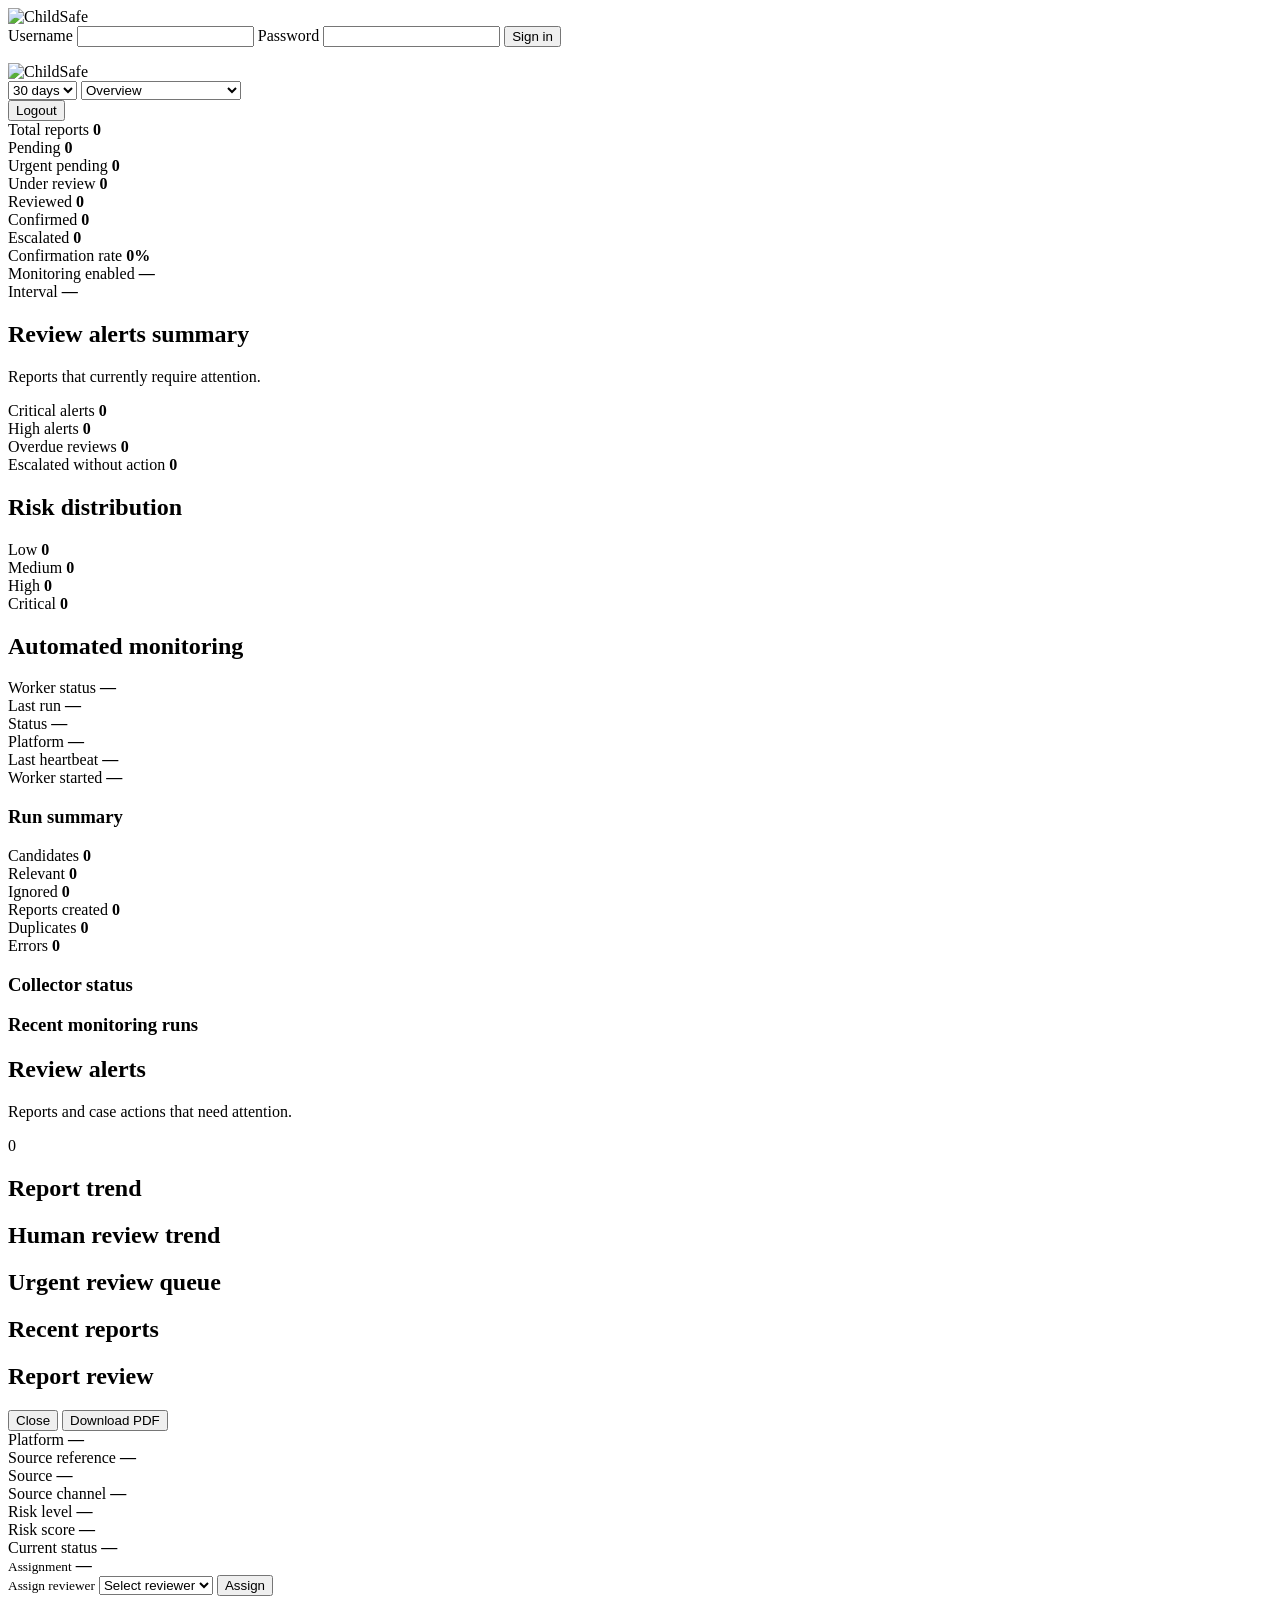
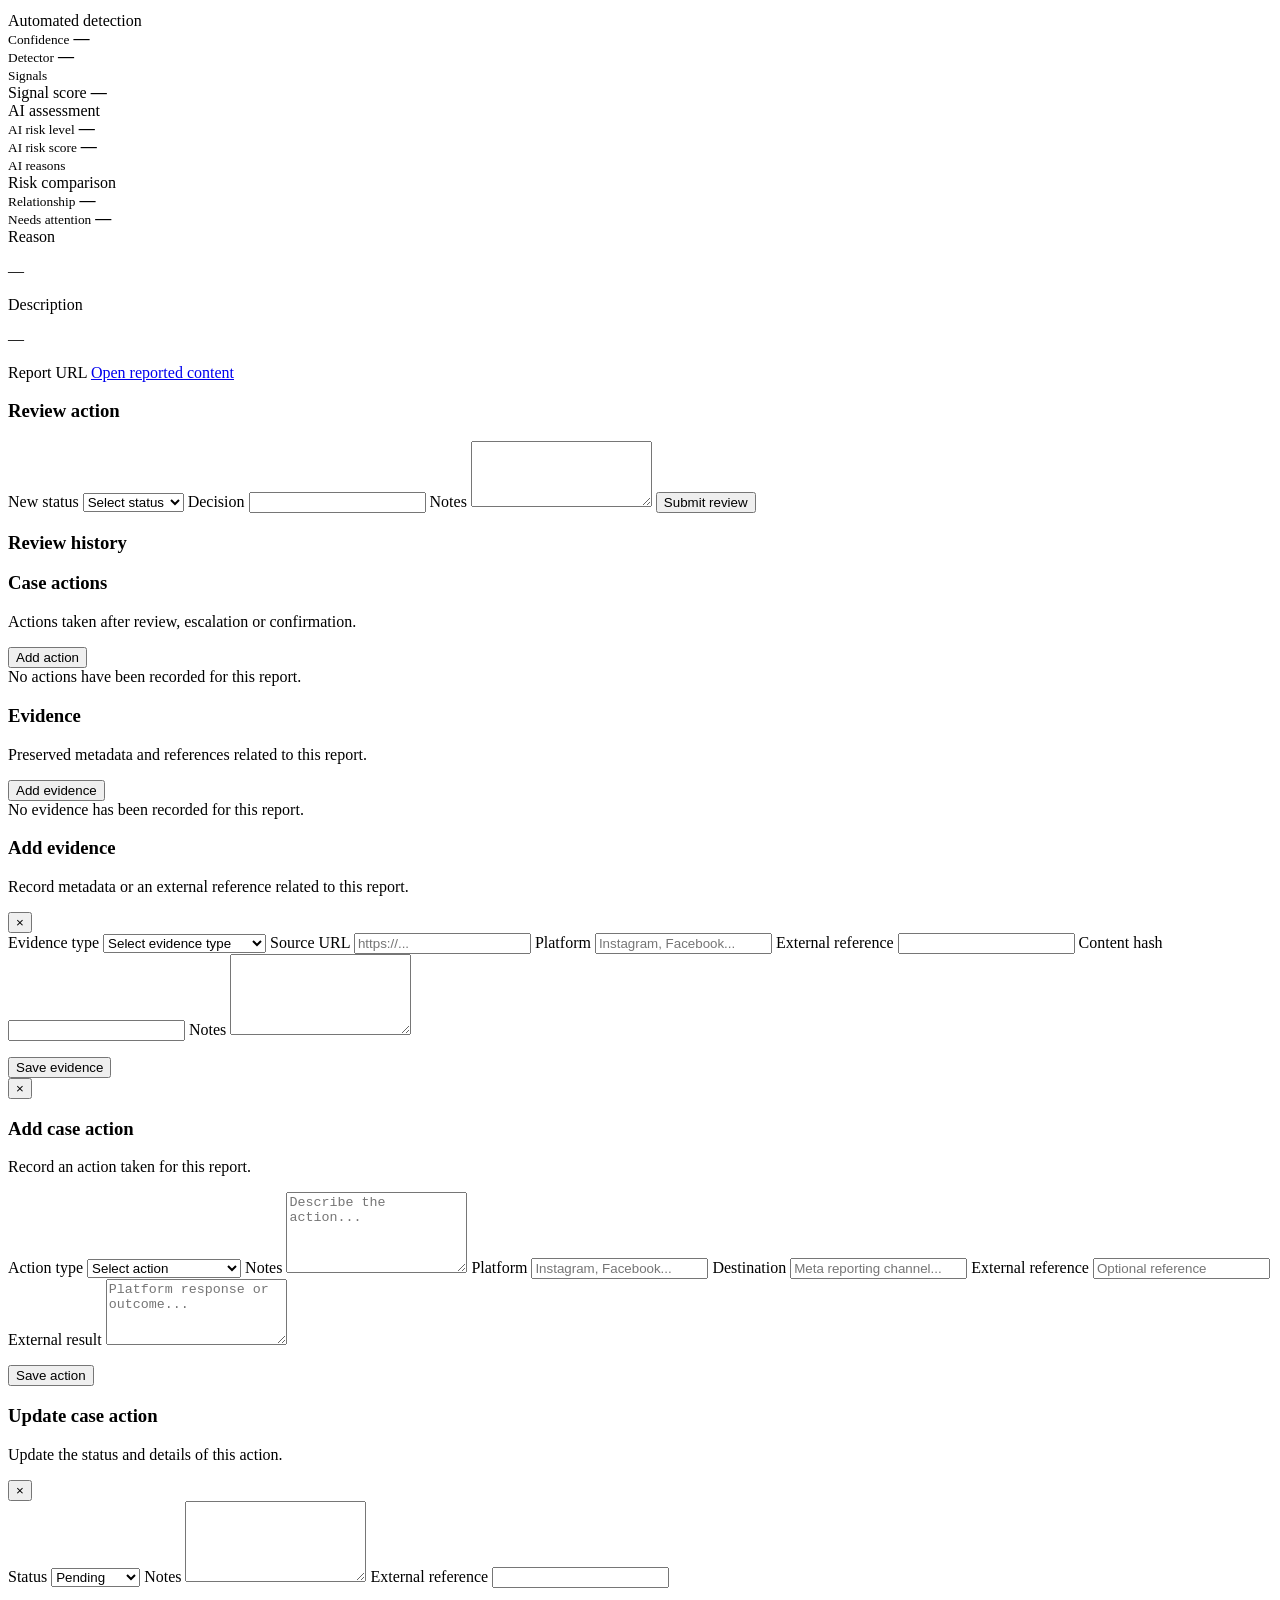
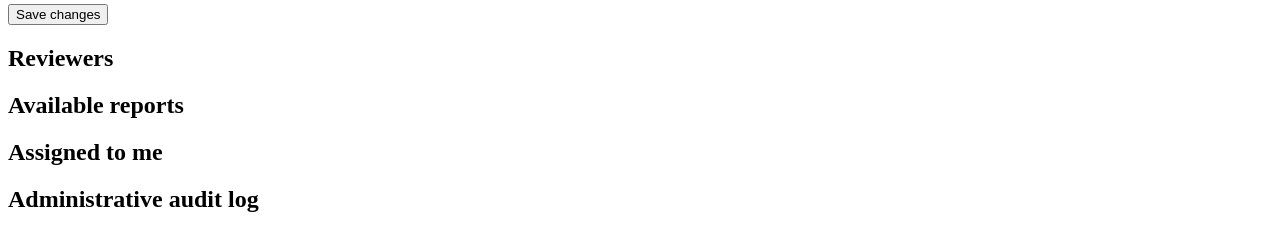
==== backend/app/static/admin/index.html @ 484a4370 "Add secure PDF report export with audit logging" ====
<!DOCTYPE html>
<html lang="en">
<head>
    <meta charset="UTF-8">
    <meta
        name="viewport"
        content="width=device-width, initial-scale=1.0"
    >
    <title>ChildSafe Admin</title>

    <link
        rel="stylesheet"
        href="/static/admin/admin.css"
    >
</head>

<body>
    <div id="app">

        <section id="login-view" class="view">
            <div class="login-card">
                <div class="login-brand">
                    <img
                        src="/static/brand/childsafe-logo.png"
                        alt="ChildSafe"
                    >
                </div>


                <form id="login-form">
                    <label>
                        Username
                        <input
                            id="username"
                            type="text"
                            autocomplete="username"
                            required
                        >
                    </label>

                    <label>
                        Password
                        <input
                            id="password"
                            type="password"
                            autocomplete="current-password"
                            required
                        >
                    </label>

                    <button type="submit">
                        Sign in
                    </button>

                    <p
                        id="login-error"
                        class="error-message"
                    ></p>
                </form>
            </div>
        </section>

        <section
            id="dashboard-view"
            class="view hidden"
        >
        <header class="topbar">

            <div class="dashboard-brand">
                <img
                    src="/static/brand/childsafe-logo.png"
                    alt="ChildSafe"
                    class="dashboard-logo"
                >

                <div>
                    <div id="current-user"></div>
                </div>
            </div>


            <div class="topbar-actions">

                <select id="period-filter">
                    <option value="7">
                        7 days
                    </option>

                    <option value="30" selected>
                        30 days
                    </option>

                    <option value="90">
                        90 days
                    </option>
                </select>


                <select id="dashboard-section-select">

                    <!-- ADMIN -->
                    <option
                        value="overview"
                        data-role="admin"
                    >
                        Overview
                    </option>

                    <option
                        value="monitoring"
                        data-role="admin"
                    >
                        Automated monitoring
                    </option>

                    <option
                        value="report-trend"
                        data-role="admin"
                    >
                        Report trend
                    </option>

                    <!-- ADMIN + REVIEWERS -->
                    <option
                        value="review-trend"
                        data-role="review"
                    >
                        Human review trend
                    </option>

                    <option
                        value="urgent-queue"
                        data-role="review"
                    >
                        Urgent review queue
                    </option>

                    <option
                        value="recent-reports"
                        data-role="review"
                    >
                        Recent reports
                    </option>

                    <!-- ADMIN -->
                    <option
                        value="reviewers"
                        data-role="admin"
                    >
                        Reviewers
                    </option>

                    <option
                        value="audit"
                        data-role="admin"
                    >
                        Administrative audit log
                    </option>
                    <option
                            value="review-alerts"
                            data-role="review"
                        >
                            Review alerts
                        </option>

                </select>

            </div>


            <button
                id="logout-button"
                type="button"
                class="secondary-button"
            >
                Logout
            </button>

        </header>



            <main class="dashboard">
                    <!-- METRICS -->
            <section class="metrics-grid">

                <!-- ADMIN ONLY -->
                <article
                    class="metric-card metric-filter admin-only"
                    data-report-filter="all"
                >
                    <span>Total reports</span>
                    <strong id="metric-total">0</strong>
                </article>


                <!-- ADMIN + REVIEWER -->
                <article
                    class="metric-card metric-filter"
                    data-report-filter="pending"
                >
                    <span>Pending</span>
                    <strong id="metric-pending">0</strong>
                </article>


                <!-- ADMIN + REVIEWER -->
                <article
                    class="metric-card metric-filter"
                    data-report-filter="urgent"
                >
                    <span>Urgent pending</span>
                    <strong id="metric-urgent">0</strong>
                </article>


                <!-- REVIEWER ONLY -->
                <article
                    class="metric-card metric-filter reviewer-only hidden"
                    data-report-filter="under_review"
                >
                    <span>Under review</span>
                    <strong id="metric-under-review">0</strong>
                </article>


                <!-- REVIEWER ONLY -->
                <article
                    class="metric-card metric-filter reviewer-only hidden"
                    data-report-filter="reviewed"
                >
                    <span>Reviewed</span>
                    <strong id="metric-reviewed">0</strong>
                </article>


                <!-- ADMIN ONLY -->
                <article
                    class="metric-card metric-filter admin-only"
                    data-report-filter="confirmed"
                >
                    <span>Confirmed</span>
                    <strong id="metric-confirmed">0</strong>
                </article>


                <!-- ADMIN ONLY -->
                <article
                    class="metric-card metric-filter admin-only"
                    data-report-filter="escalated"
                >
                    <span>Escalated</span>
                    <strong id="metric-escalated">0</strong>
                </article>


                <!-- ADMIN ONLY -->
                <article class="metric-card admin-only">
                    <span>Confirmation rate</span>
                    <strong id="metric-confirmation-rate">
                        0%
                    </strong>
                </article>


                <!-- ADMIN ONLY -->
                <article class="monitoring-stat admin-only">
                    <span>Monitoring enabled</span>
                    <strong id="monitoring-enabled">
                        —
                    </strong>
                </article>


                <!-- ADMIN ONLY -->
                <article class="monitoring-stat admin-only">
                    <span>Interval</span>
                    <strong id="monitoring-interval">
                        —
                    </strong>
                </article>

            </section>
            <section class="panel">
                <div class="panel-header">
                    <div>
                        <h2>Review alerts summary</h2>
                        <p>
                            Reports that currently require attention.
                        </p>
                    </div>
                </div>

                <div class="metrics-grid review-alert-metrics">

                    <article
                        class="metric-card review-alert-card"
                        data-alert-filter="critical"
                    >
                        <span>Critical alerts</span>
                        <strong id="alert-critical-count">0</strong>
                    </article>

                    <article
                        class="metric-card review-alert-card"
                        data-alert-filter="high"
                    >
                        <span>High alerts</span>
                        <strong id="alert-high-count">0</strong>
                    </article>

                    <article
                        class="metric-card review-alert-card"
                        data-alert-filter="review_overdue"
                    >
                        <span>Overdue reviews</span>
                        <strong id="alert-overdue-count">0</strong>
                    </article>

                    <article
                        class="metric-card review-alert-card"
                        data-alert-filter="escalated_without_action"
                    >
                        <span>Escalated without action</span>
                        <strong id="alert-escalated-count">0</strong>
                    </article>

                </div>
            </section>
                <div id="overview-section">
                <section class="panel"  id="risk-distribution-section">
                    <div class="panel-header">
                        <h2>Risk distribution</h2>
                    </div>

                    <div id="risk-distribution">
                        <div class="risk-row">
                            <span>Low</span>
                            <strong id="risk-low">0</strong>
                        </div>

                        <div class="risk-row">
                            <span>Medium</span>
                            <strong id="risk-medium">0</strong>
                        </div>

                        <div class="risk-row">
                            <span>High</span>
                            <strong id="risk-high">0</strong>
                        </div>

                        <div class="risk-row">
                            <span>Critical</span>
                            <strong id="risk-critical">0</strong>
                        </div>
                    </div>

                </section>

                </div>
                <section id="monitoring-section" class="panel">

                    <div class="panel-header">
                        <h2>Automated monitoring</h2>
                    </div>


                    <!-- OVERVIEW PRINCIPAL -->
                    <div class="monitoring-overview">

                        <div class="monitoring-primary-grid">

                            <article class="monitoring-primary-card worker-card">
                                <span>Worker status</span>
                                <strong id="monitoring-worker-status">—</strong>
                            </article>

                            <article class="monitoring-primary-card">
                                <span>Last run</span>
                                <strong id="monitoring-last-run">—</strong>
                            </article>

                            <article class="monitoring-primary-card">
                                <span>Status</span>
                                <strong id="monitoring-status">—</strong>
                            </article>

                            <article class="monitoring-primary-card">
                                <span>Platform</span>
                                <strong id="monitoring-platform">—</strong>
                            </article>

                        </div>


                        <!-- TEMPOS DO WORKER -->
                        <div class="monitoring-time-row">

                            <div>
                                <span>Last heartbeat</span>
                                <strong id="monitoring-worker-heartbeat">—</strong>
                            </div>

                            <div>
                                <span>Worker started</span>
                                <strong id="monitoring-worker-started">—</strong>
                            </div>

                        </div>


                        <!-- RESUMO DO ÚLTIMO RUN -->
                        <div class="monitoring-subsection">

                            <h3>Run summary</h3>

                            <div class="monitoring-metrics-grid">

                                <div>
                                    <span>Candidates</span>
                                    <strong id="monitoring-candidates">0</strong>
                                </div>

                                <div>
                                    <span>Relevant</span>
                                    <strong id="monitoring-relevant">0</strong>
                                </div>

                                <div>
                                    <span>Ignored</span>
                                    <strong id="monitoring-ignored">0</strong>
                                </div>

                                <div>
                                    <span>Reports created</span>
                                    <strong id="monitoring-created">0</strong>
                                </div>

                                <div>
                                    <span>Duplicates</span>
                                    <strong id="monitoring-duplicates">0</strong>
                                </div>

                                <div>
                                    <span>Errors</span>
                                    <strong id="monitoring-errors">0</strong>
                                </div>

                            </div>
                        </div>

                    </div>


                    <!-- COLLECTORS -->
                    <div class="collector-status-section">

                        <h3>Collector status</h3>

                        <div
                            id="collector-status-list"
                            class="collector-status-grid"
                        ></div>

                    </div>


                    <!-- HISTÓRICO -->
                    <div class="monitoring-runs-section">

                        <h3>Recent monitoring runs</h3>

                        <div
                            id="monitoring-runs"
                            class="table-wrapper"
                        ></div>

                    </div>

                </section>
                <section
    id="review-alerts-section"
    class="panel"
>
    <div class="panel-header">
        <div>
            <h2>Review alerts</h2>

            <p>
                Reports and case actions that
                need attention.
            </p>
        </div>

        <span
            id="review-alerts-count"
            class="status-badge"
        >
            0
        </span>
    </div>

    <div
        id="review-alerts-list"
        class="table-wrapper"
    ></div>
</section>
                <section id="report-trend-section" class="panel">
                    <div class="panel-header">
                        <h2>Report trend</h2>
                    </div>

                    <div
                        id="report-trend"
                        class="table-wrapper"
                    ></div>
                </section>

                <section id="review-trend-section" class="panel">
                    <div class="panel-header">
                        <h2>Human review trend</h2>
                    </div>

                    <div
                        id="review-trend"
                        class="table-wrapper"
                    ></div>
                </section>

                <section  id="urgent-queue-section" class="panel">
                    <div class="panel-header">
                        <h2>Urgent review queue</h2>
                    </div>

                    <div
                        id="review-queue"
                        class="table-wrapper"
                    ></div>
                </section>
                <section  id="recent-reports-section" class="panel">
                    <div class="panel-header">
                        <h2>Recent reports</h2>
                    </div>

                    <div
                        id="recent-reports"
                        class="table-wrapper"
                    ></div>
                </section>
            <section id="report-review-panel" class="panel hidden">
            <div class="panel-header">

                <div>
                    <h2>Report review</h2>
                    <p id="selected-report-id"></p>
                </div>

                <div class="report-header-actions">
                    <button
                        id="close-report-button"
                        type="button"
                        class="secondary-button"
                    >
                        Close
                    </button>
                    <button
                        id="download-report-pdf-button"
                        type="button"
                        class="secondary-button hidden"
                    >
                        Download PDF
                    </button>


                </div>
            </div>

            <div id="report-details">
                <div class="review-details-grid">

                    <div>
                        <span>Platform</span>
                        <strong id="review-platform">—</strong>
                    </div>
                    <div>
                        <span>Source reference</span>
                        <strong id="review-source-reference">—</strong>
                    </div>
                    <div>
                        <span>Source</span>
                        <strong id="review-source-type">—</strong>
                    </div>

                    <div>
                        <span>Source channel</span>
                        <strong id="review-source-channel">—</strong>
                    </div>
                    <div>
                        <span>Risk level</span>
                        <strong id="review-risk-level">—</strong>
                    </div>

                    <div>
                        <span>Risk score</span>
                        <strong id="review-risk-score">—</strong>
                    </div>

                    <div>
                        <span>Current status</span>
                        <strong id="review-current-status">—</strong>
                    </div>
                    <div>
                        <small>Assignment</small>
                        <strong id="review-assignment">
                            —
                        </strong>
                    </div>
                    <div
                    id="admin-assignment-controls"
                    class="hidden"
                >
                    <small>Assign reviewer</small>

                    <select id="assignment-reviewer-select">
                        <option value="">
                            Select reviewer
                        </option>
                    </select>

                    <button
                        id="assign-reviewer-button"
                        type="button"
                        class="secondary-button"
                    >
                        Assign
                    </button>

                    <p
                        id="assignment-message"
                        class="form-message"
                    ></p>
                </div>
                </div>
                <div
                id="automated-detection-section"
                class="review-field hidden"
            >
                <span>Automated detection</span>

                <div class="detection-summary">
                    <div>
                        <small>Confidence</small>
                        <strong id="review-detection-confidence">
                            —
                        </strong>
                    </div>

                    <div>
                        <small>Detector</small>
                        <strong id="review-detection-source">
                            —
                        </strong>
                    </div>
                </div>

                <div class="detection-signals">
                    <small>Signals</small>

                    <div id="review-detection-signals"></div>
                    </div>
                </div>
                <div class="detail-item">
                    <span>Signal score</span>
                    <strong id="report-detection-signal-score">
                        —
                    </strong>
                </div>
                <div class="review-field">
                    <span>AI assessment</span>

                    <div class="detection-summary">
                        <div>
                            <small>AI risk level</small>
                            <strong id="review-ai-level">—</strong>
                        </div>

                        <div>
                            <small>AI risk score</small>
                            <strong id="review-ai-score">—</strong>
                        </div>
                    </div>

                    <div class="detection-signals">
                        <small>AI reasons</small>
                        <div id="review-ai-reasons"></div>
                    </div>
                </div>

                <div class="review-field">
                    <span>Risk comparison</span>

                    <div class="detection-summary">
                        <div>
                            <small>Relationship</small>
                            <strong id="review-risk-relationship">—</strong>
                        </div>

                        <div>
                            <small>Needs attention</small>
                            <strong id="review-risk-attention">—</strong>
                        </div>
                    </div>
                </div>
                <div class="review-field">
                    <span>Reason</span>
                    <p id="review-reason">—</p>
                </div>

                <div class="review-field">
                    <span>Description</span>
                    <p id="review-description">—</p>
                </div>

                <div class="review-field">
                    <span>Report URL</span>
                    <a
                        id="review-url"
                        href="#"
                        target="_blank"
                        rel="noopener noreferrer"
                    >
                        Open reported content
                    </a>
                </div>
            </div>

            <div class="review-form-section">
                <h3>Review action</h3>

                <form id="review-form">

                    <label>
                        New status

                        <select
                            id="review-new-status"
                            required
                        >
                            <option value="">
                                Select status
                            </option>

                            <option value="under_review">
                                Under review
                            </option>

                            <option value="reviewed">
                                Reviewed
                            </option>

                            <option value="confirmed">
                                Confirmed
                            </option>

                            <option value="dismissed">
                                Dismissed
                            </option>

                            <option value="escalated">
                                Escalated
                            </option>
                        </select>
                    </label>

                    <label>
                        Decision

                        <input
                            id="review-decision"
                            type="text"
                            required
                        >
                    </label>

                    <label>
                        Notes

                        <textarea
                            id="review-notes"
                            rows="4"
                            required
                        ></textarea>
                    </label>

                    <button type="submit">
                        Submit review
                    </button>

                    <p
                        id="review-message"
                        class="error-message"
                    ></p>

                </form>
            </div>

            <div class="review-history-section">
                <h3>Review history</h3>

                <div
                    id="report-review-history"
                    class="table-wrapper"
                ></div>
            </div>

            <section class="panel report-actions-section">

                <div class="panel-header report-actions-header">

                    <div>
                        <h3>Case actions</h3>

                        <p>
                            Actions taken after review,
                            escalation or confirmation.
                        </p>
                    </div>

                    <button
                        id="add-report-action-button"
                        type="button"
                        class="secondary-button"
                    >
                        Add action
                    </button>

                </div>

                <div class="panel-body">

                    <div
                        id="report-actions-empty"
                        class="empty-state"
                    >
                        No actions have been recorded
                        for this report.
                    </div>

                    <div
                        id="report-actions-list"
                        class="hidden"
                    ></div>

                </div>

            </section>
            <section class="panel report-evidence-section">

                <div class="panel-header report-evidence-header">

                    <div>
                        <h3>Evidence</h3>

                        <p>
                            Preserved metadata and references
                            related to this report.
                        </p>
                    </div>

                    <button
                        id="add-report-evidence-button"
                        type="button"
                        class="secondary-button"
                    >
                        Add evidence
                    </button>

                </div>


                <div class="panel-body">

                    <div
                        id="report-evidence-empty"
                        class="empty-state"
                    >
                        No evidence has been recorded
                        for this report.
                    </div>

                    <div
                        id="report-evidence-list"
                        class="hidden"
                    ></div>

                </div>

            </section>
        </section>
        <div
    id="report-evidence-modal"
    class="report-action-modal hidden"
    role="dialog"
    aria-modal="true"
    aria-labelledby="report-evidence-modal-title"
>
    <div
        id="report-evidence-backdrop"
        class="modal-backdrop"
    ></div>

    <div class="report-action-modal-card">

        <div class="modal-header">

            <div>
                <h3 id="report-evidence-modal-title">
                    Add evidence
                </h3>

                <p>
                    Record metadata or an external
                    reference related to this report.
                </p>
            </div>

            <button
                id="close-report-evidence-modal"
                type="button"
                class="modal-close"
                aria-label="Close"
            >
                ×
            </button>

        </div>


        <form id="report-evidence-form">

            <label>
                <span class="field-label">
                    Evidence type
                </span>

                <select
                    id="report-evidence-type"
                    required
                >
                    <option value="">
                        Select evidence type
                    </option>

                    <option value="url_snapshot">
                        URL snapshot
                    </option>

                    <option value="platform_reference">
                        Platform reference
                    </option>

                    <option value="content_hash">
                        Content hash
                    </option>

                    <option value="reviewer_note">
                        Reviewer note
                    </option>

                    <option value="external_case_reference">
                        External case reference
                    </option>

                    <option value="other">
                        Other
                    </option>
                </select>
            </label>


            <label>
                <span class="field-label">
                    Source URL
                </span>

                <input
                    id="report-evidence-source-url"
                    type="url"
                    maxlength="2048"
                    placeholder="https://..."
                >
            </label>


            <label>
                <span class="field-label">
                    Platform
                </span>

                <input
                    id="report-evidence-platform"
                    type="text"
                    maxlength="50"
                    placeholder="Instagram, Facebook..."
                >
            </label>


            <label>
                <span class="field-label">
                    External reference
                </span>

                <input
                    id="report-evidence-reference"
                    type="text"
                    maxlength="255"
                >
            </label>


            <label>
                <span class="field-label">
                    Content hash
                </span>

                <input
                    id="report-evidence-hash"
                    type="text"
                    maxlength="128"
                >
            </label>


            <label>
                <span class="field-label">
                    Notes
                </span>

                <textarea
                    id="report-evidence-notes"
                    rows="5"
                    maxlength="5000"
                ></textarea>
            </label>


            <p
                id="report-evidence-message"
                class="form-message"
            ></p>


            <button
                type="submit"
                class="primary-button"
            >
                Save evidence
            </button>

        </form>

    </div>
</div>
        <div
    id="report-action-modal"
    class="report-action-modal hidden"
    role="dialog"
    aria-modal="true"
    aria-labelledby="report-action-modal-title"
>
    <div
        id="report-action-backdrop"
        class="modal-backdrop"
    ></div>

    <div class="report-action-modal-card">

        <div class="modal-header">
        <button
            id="close-report-action-modal"
            type="button"
            class="modal-close"
            aria-label="Close"

            >
                            ×
        </button>
            <div>
                <h3 id="report-action-modal-title">
                    Add case action
                </h3>

                <p>
                    Record an action taken for
                    this report.
                </p>
            </div>



        </div>


        <form id="report-action-form">

            <label>
                <span class="field-label">
                    Action type
                </span>

                <select
                    id="report-action-type"
                    required
                >
                    <option value="">
                        Select action
                    </option>

                    <option value="internal_escalation">
                        Internal escalation
                    </option>

                    <option value="evidence_preservation">
                        Evidence preservation
                    </option>

                    <option value="platform_report">
                        Platform report
                    </option>

                    <option value="takedown_request">
                        Takedown request
                    </option>

                    <option value="icca_referral">
                        ICCA referral
                    </option>

                    <option value="police_referral">
                        Police referral
                    </option>

                    <option value="other">
                        Other
                    </option>
                </select>
            </label>


            <label>
                <span class="field-label">
                    Notes
                </span>

                <textarea
                    id="report-action-notes"
                    rows="5"
                    maxlength="5000"
                    placeholder="Describe the action..."
                ></textarea>
            </label>

            <label>
                <span class="field-label">
                    Platform
                </span>

                <input
                    id="update-action-platform"
                    type="text"
                    maxlength="50"
                    placeholder="Instagram, Facebook..."
                >
            </label>

            <label>
                <span class="field-label">
                    Destination
                </span>

                <input
                    id="update-action-destination"
                    type="text"
                    maxlength="255"
                    placeholder="Meta reporting channel..."
                >
            </label>
            <label>
                <span class="field-label">
                    External reference
                </span>

                <input
                    id="report-action-reference"
                    type="text"
                    maxlength="255"
                    placeholder="Optional reference"
                >
            </label>
            <label>
                <span class="field-label">
                    External result
                </span>

                <textarea
                    id="update-action-result"
                    rows="4"
                    maxlength="5000"
                    placeholder="Platform response or outcome..."
                ></textarea>
            </label>

            <p
                id="report-action-message"
                class="form-message"
            ></p>


            <button
                id="submit-report-action-button"
                type="submit"
                class="primary-button"
            >
                Save action
            </button>

        </form>

    </div>
</div>
<div
    id="update-action-modal"
    class="report-action-modal hidden"
    role="dialog"
    aria-modal="true"
    aria-labelledby="update-action-modal-title"
>
    <div
        id="update-action-backdrop"
        class="modal-backdrop"
    ></div>

    <div class="report-action-modal-card">

        <div class="modal-header">

            <div>
                <h3 id="update-action-modal-title">
                    Update case action
                </h3>

                <p>
                    Update the status and details
                    of this action.
                </p>
            </div>

            <button
                id="close-update-action-modal"
                type="button"
                class="modal-close"
                aria-label="Close"
            >
                ×
            </button>

        </div>


        <form id="update-action-form">

            <input
                id="update-action-id"
                type="hidden"
            >


            <label>
                <span class="field-label">
                    Status
                </span>

                <select
                    id="update-action-status"
                    required
                >
                    <option value="pending">
                        Pending
                    </option>

                    <option value="in_progress">
                        In progress
                    </option>

                    <option value="completed">
                        Completed
                    </option>

                    <option value="failed">
                        Failed
                    </option>

                    <option value="cancelled">
                        Cancelled
                    </option>
                </select>
            </label>


            <label>
                <span class="field-label">
                    Notes
                </span>

                <textarea
                    id="update-action-notes"
                    rows="5"
                    maxlength="5000"
                ></textarea>
            </label>


            <label>
                <span class="field-label">
                    External reference
                </span>

                <input
                    id="update-action-reference"
                    type="text"
                    maxlength="255"
                >
            </label>


            <p
                id="update-action-message"
                class="form-message"
            ></p>


            <button
                type="submit"
                class="primary-button"
            >
                Save changes
            </button>

        </form>

    </div>
</div>
                <section
                    id="reviewers-panel"
                    class="panel"
                >
                    <div class="panel-header">
                        <h2>Reviewers</h2>
                    </div>

                    <div
                        id="reviewers-list"
                        class="table-wrapper"
                    ></div>
                </section>
                <section class="panel reviewer-only hidden">
                    <div class="panel-header">
                        <h2>Available reports</h2>
                    </div>

                    <div
                        id="reviewer-available-reports"
                        class="table-wrapper"
                    ></div>
                </section>

                <section class="panel reviewer-only hidden">
                    <div class="panel-header">
                        <h2>Assigned to me</h2>
                    </div>

                    <div
                        id="reviewer-assigned-reports"
                        class="table-wrapper"
                    ></div>
                </section>
                <section
                    id="audit-panel"
                    class="panel"
                >
                    <div class="panel-header">
                        <h2>Administrative audit log</h2>
                    </div>

                    <div
                        id="audit-log"
                        class="table-wrapper"
                    ></div>
                </section>


            </main>
        </section>

    </div>

    <script src="/static/admin/admin.js"></script>
</body>
</html>
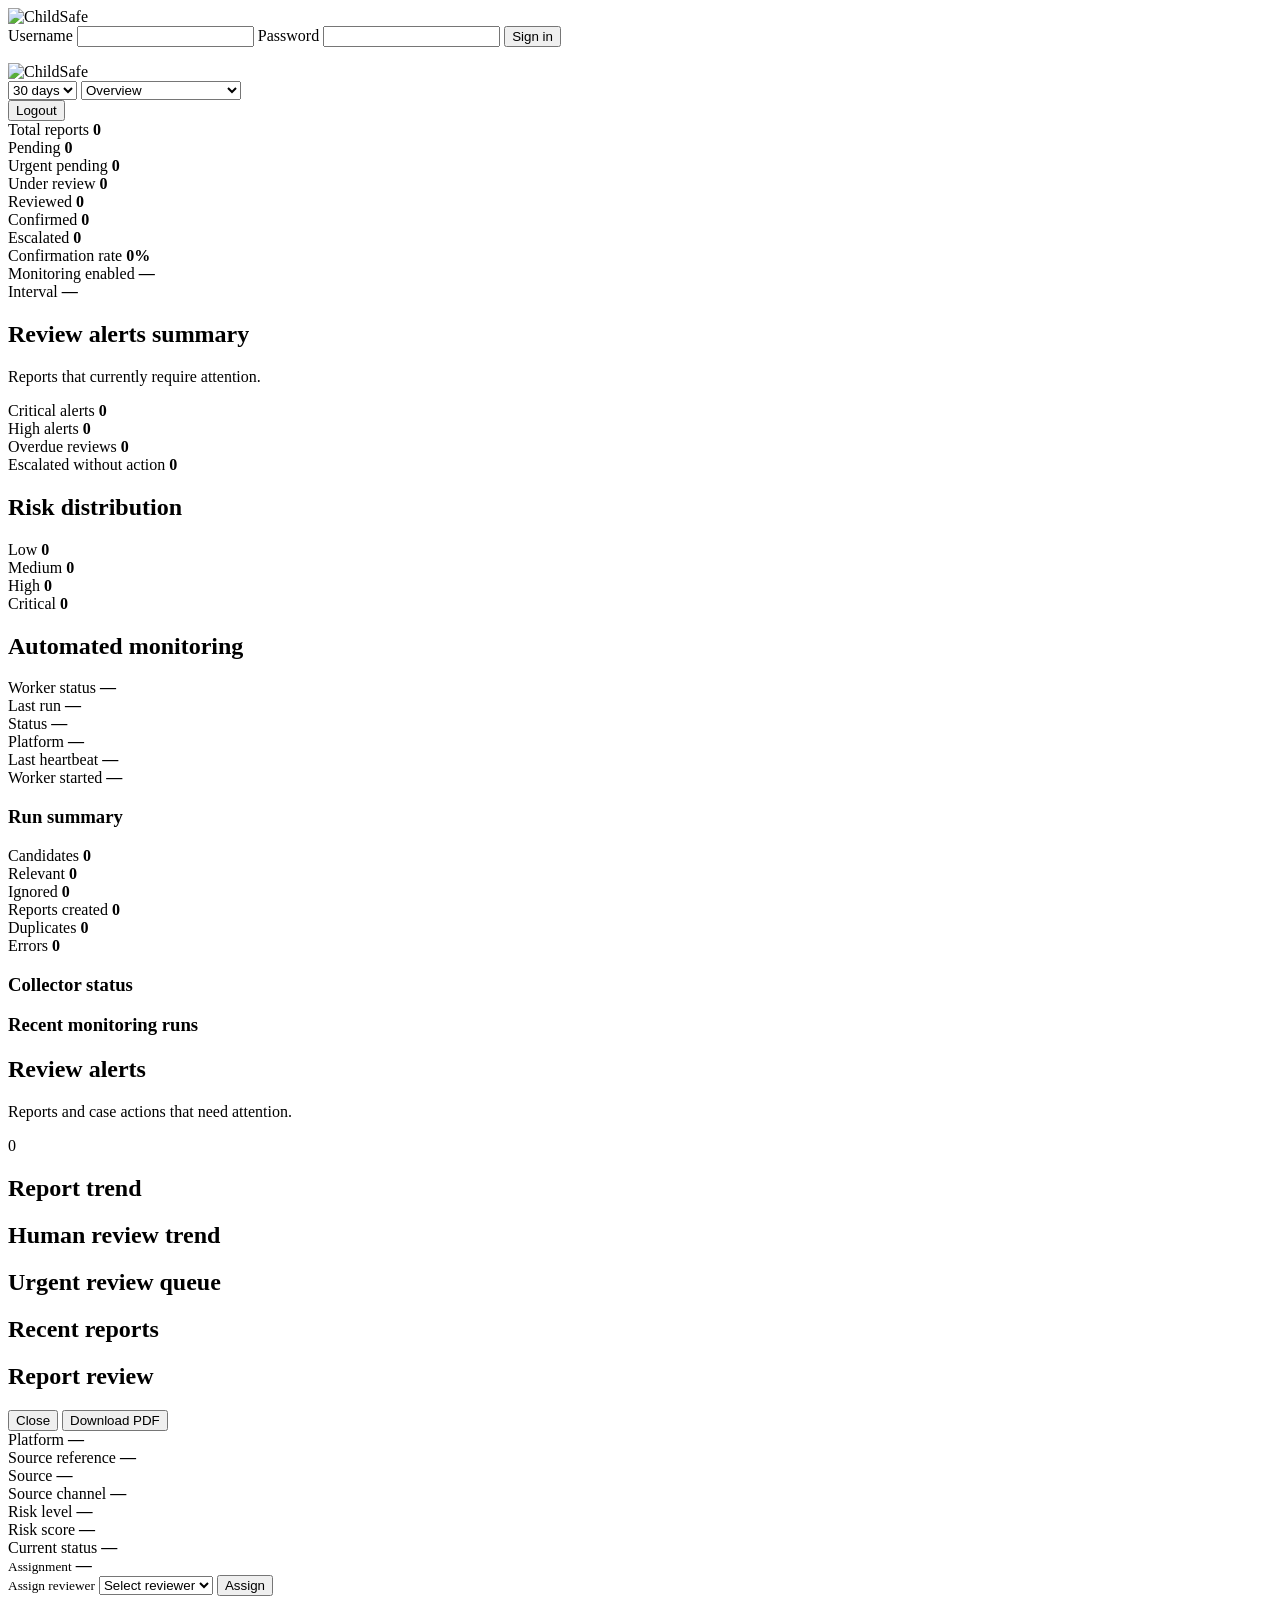
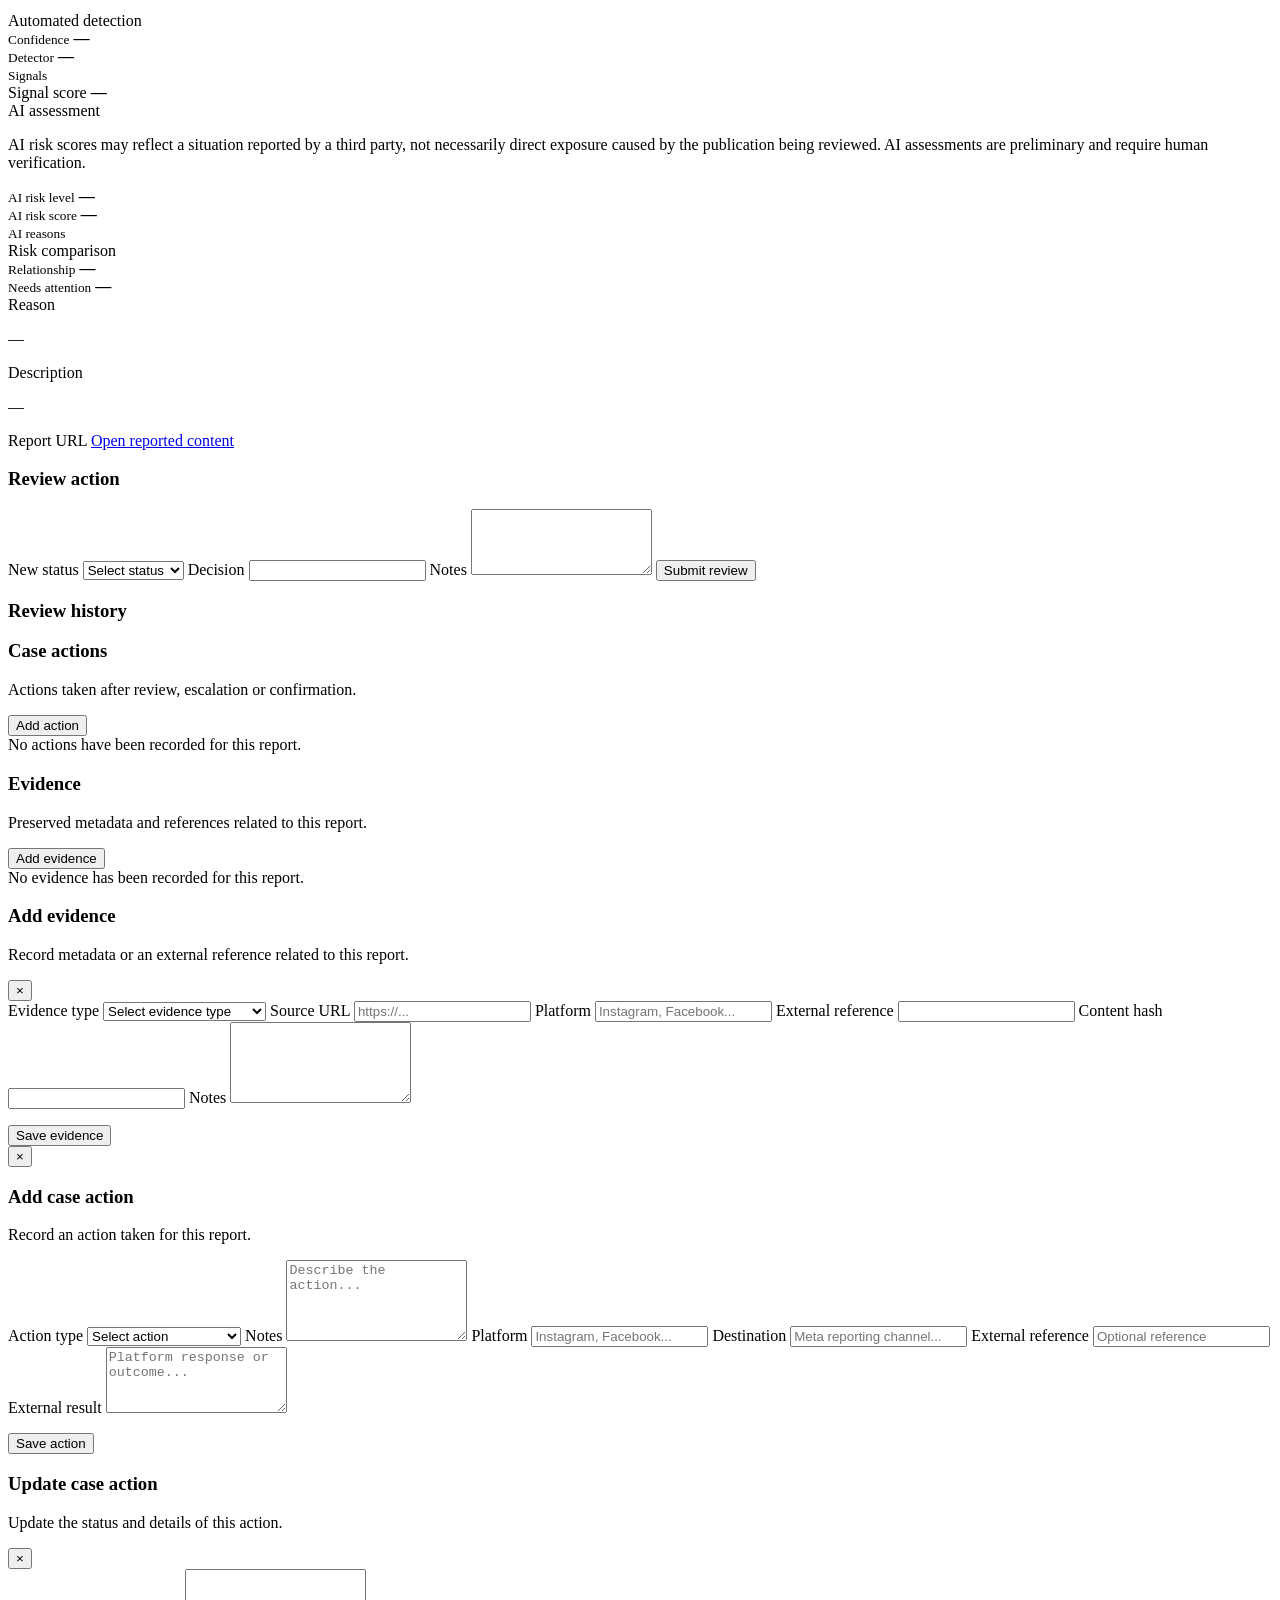
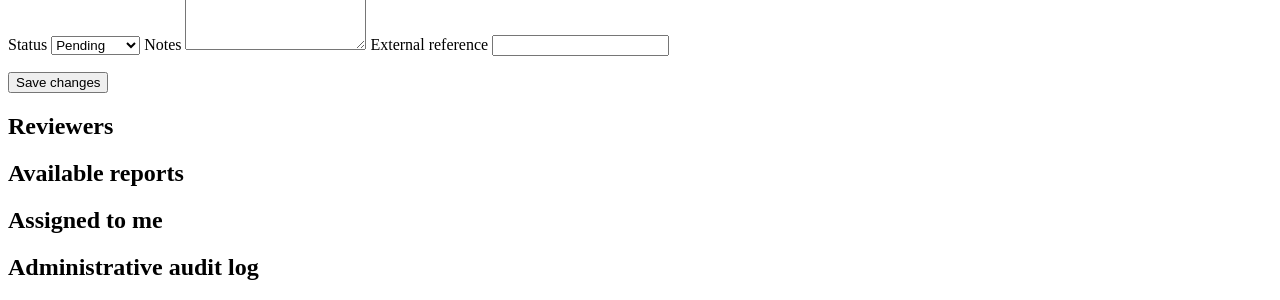
==== commit f48bd76b: "Improve child exposure risk assessment and AI review context" ====
--- a/backend/app/static/admin/index.html
+++ b/backend/app/static/admin/index.html
@@ -677,6 +677,13 @@
                 </div>
                 <div class="review-field">
                     <span>AI assessment</span>
+                    <p class="review-assessment-note">
+                        AI risk scores may reflect a situation reported
+                        by a third party, not necessarily direct exposure
+                        caused by the publication being reviewed.
+                        AI assessments are preliminary and require
+                        human verification.
+                    </p>
 
                     <div class="detection-summary">
                         <div>
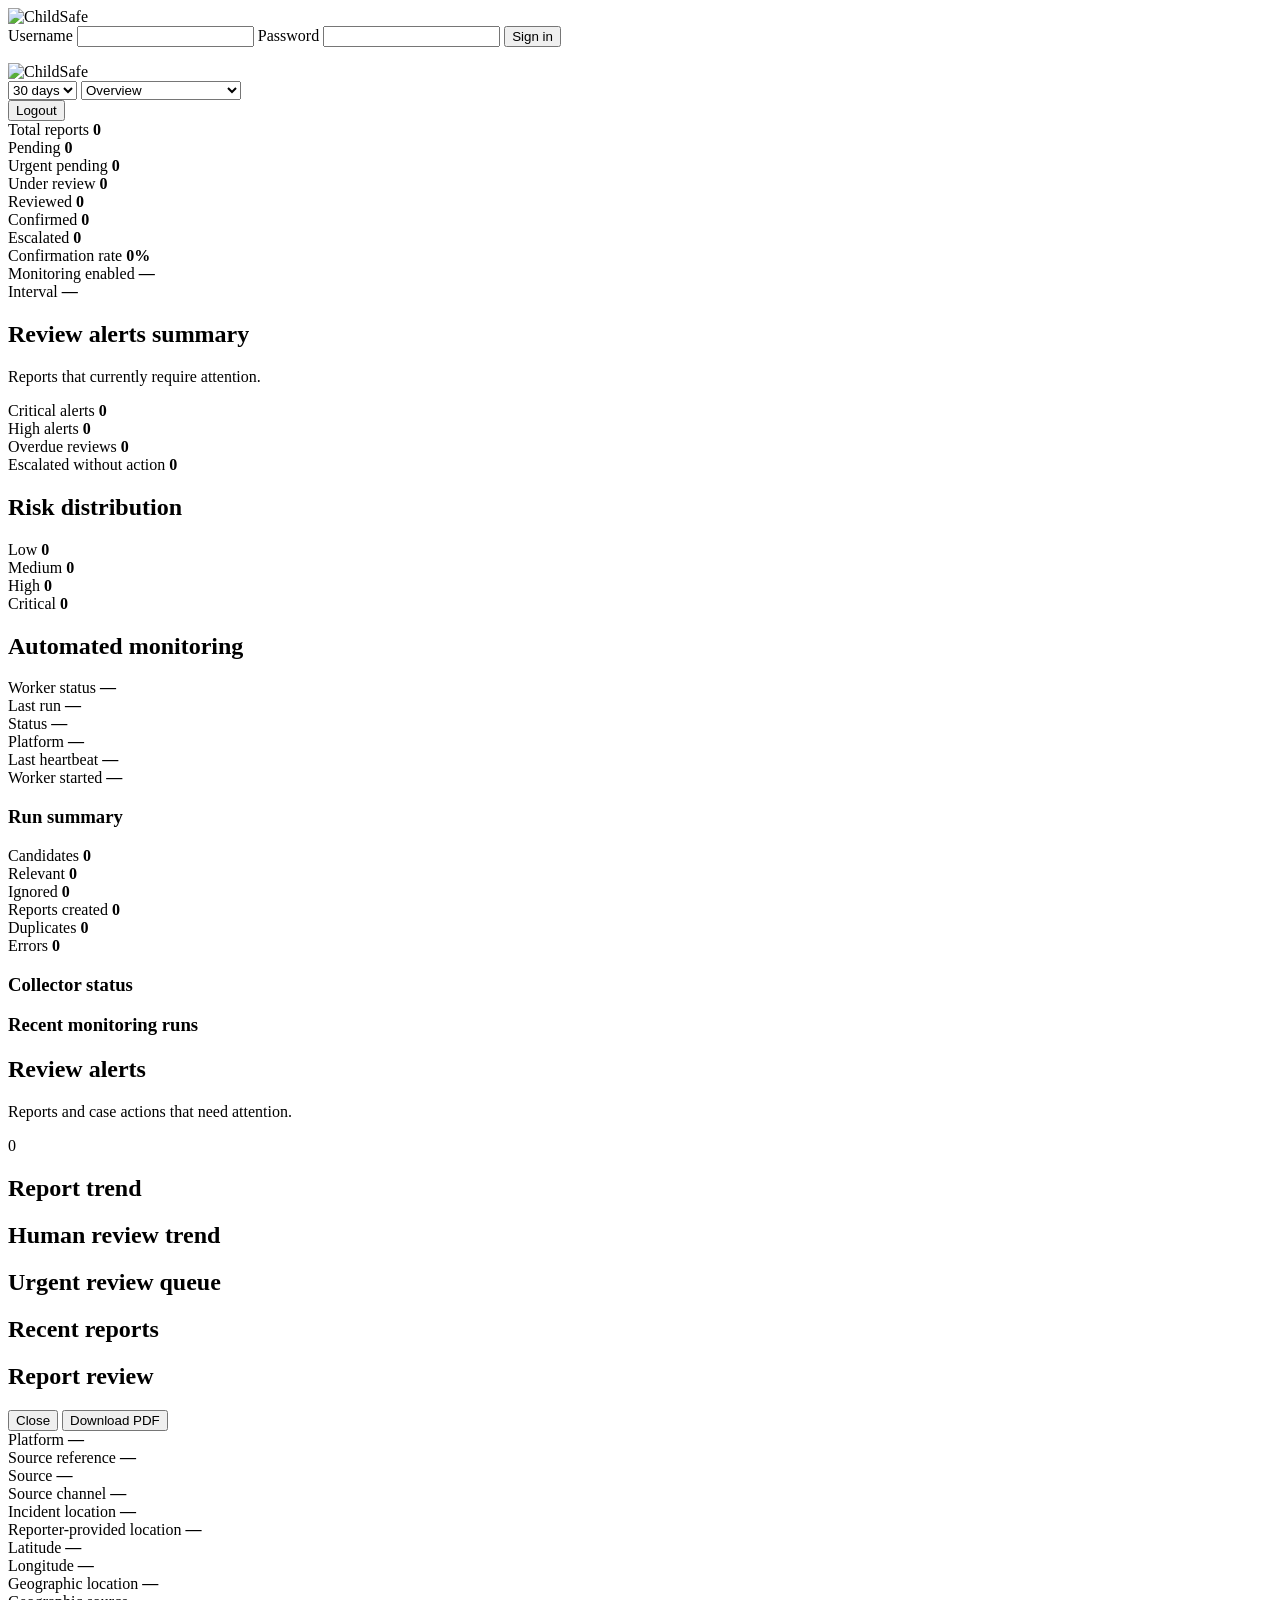
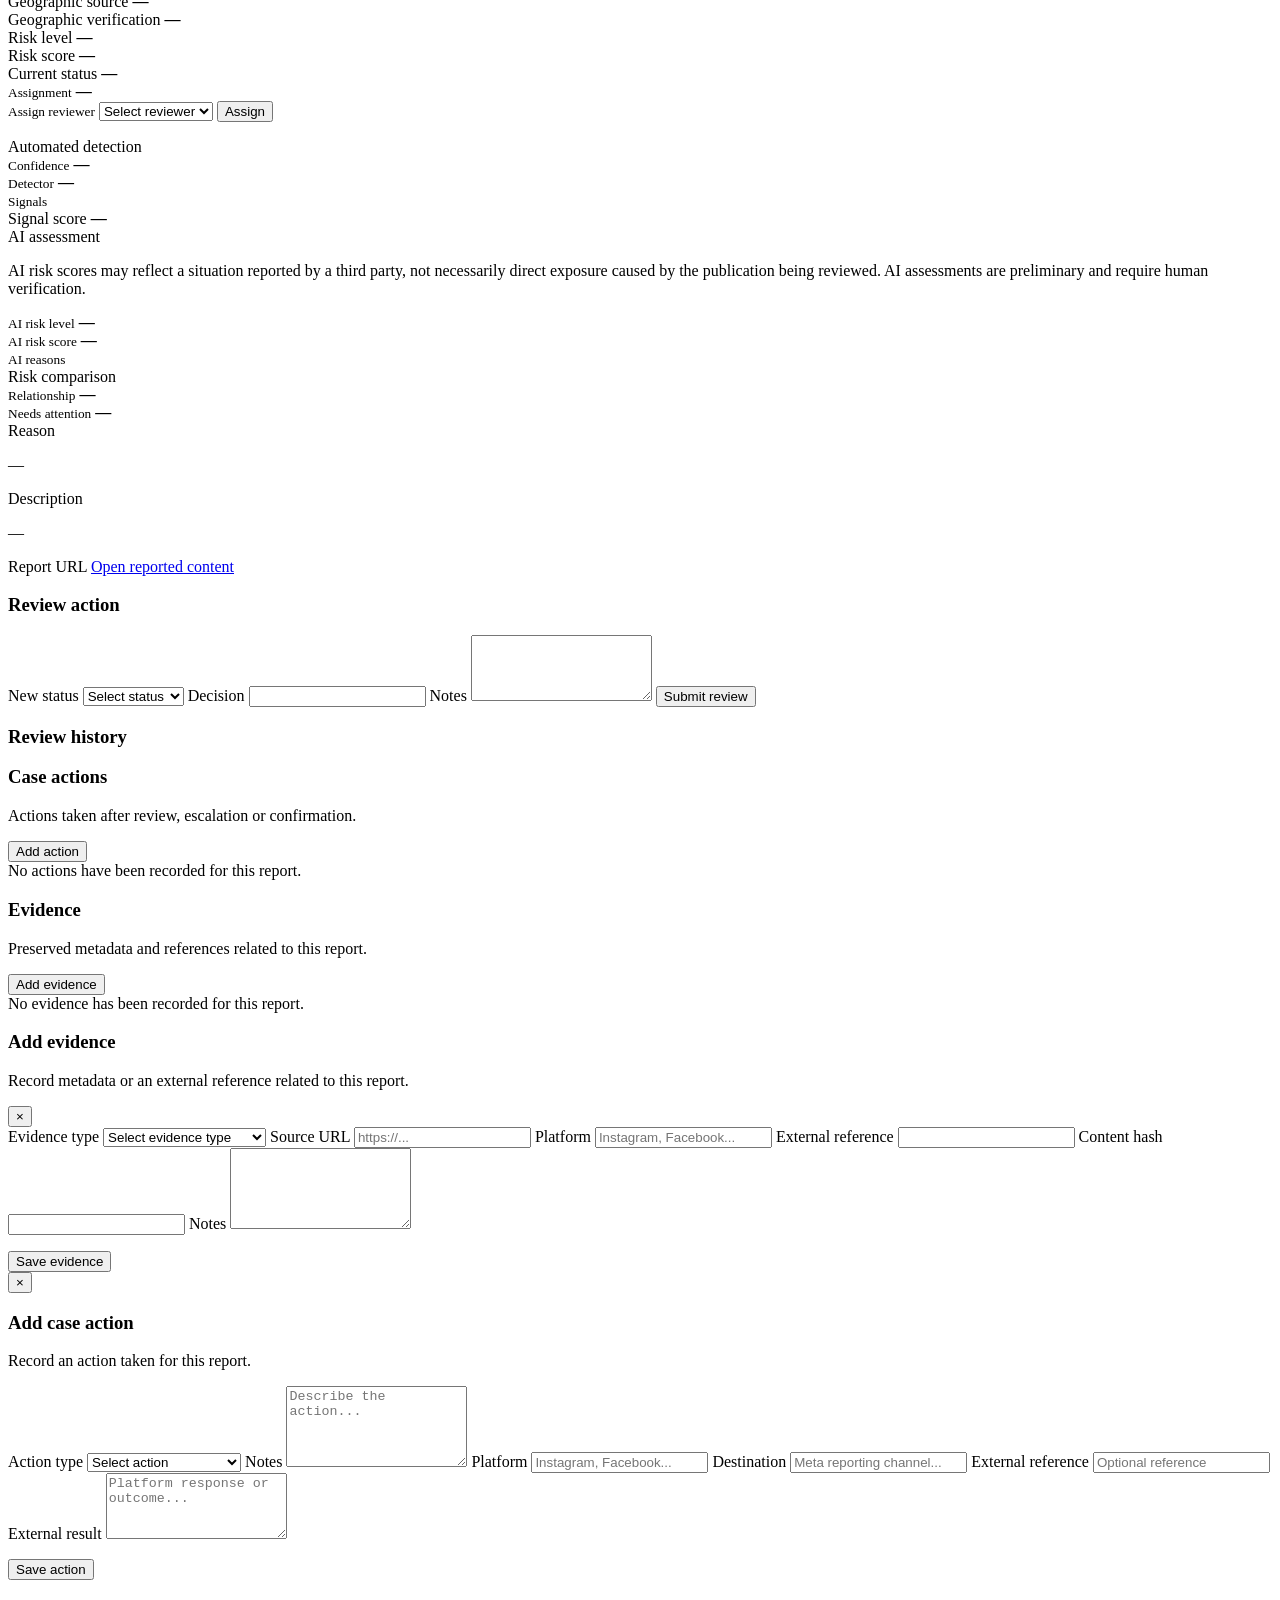
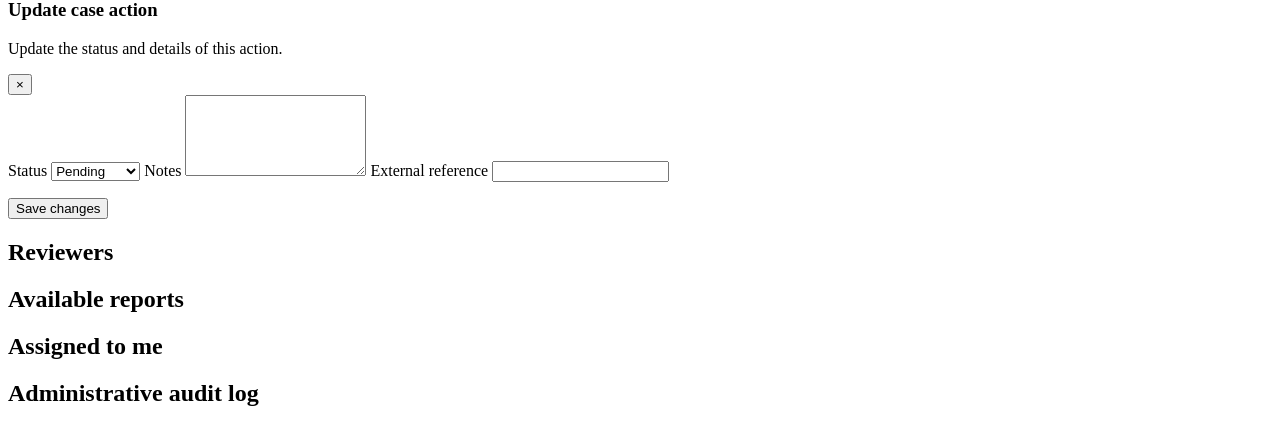
==== commit 8e798d28: "feat: display geographic information in automatic reports" ====
--- a/backend/app/static/admin/index.html
+++ b/backend/app/static/admin/index.html
@@ -594,6 +594,40 @@
                     <div>
                         <span>Source channel</span>
                         <strong id="review-source-channel">—</strong>
+                    </div>
+                    <div>
+                        <span>Incident location</span>
+                        <strong id="review-incident-location">—</strong>
+                    </div>
+
+                    <div>
+                        <span>Reporter-provided location</span>
+                        <strong id="review-reporter-location">—</strong>
+                    </div>
+
+                    <div>
+                        <span>Latitude</span>
+                        <strong id="review-geo-latitude">—</strong>
+                    </div>
+
+                    <div>
+                        <span>Longitude</span>
+                        <strong id="review-geo-longitude">—</strong>
+                    </div>
+
+                    <div>
+                        <span>Geographic location</span>
+                        <strong id="review-geo-location-text">—</strong>
+                    </div>
+
+                    <div>
+                        <span>Geographic source</span>
+                        <strong id="review-geo-source">—</strong>
+                    </div>
+
+                    <div>
+                        <span>Geographic verification</span>
+                        <strong id="review-geo-verification-status">—</strong>
                     </div>
                     <div>
                         <span>Risk level</span>
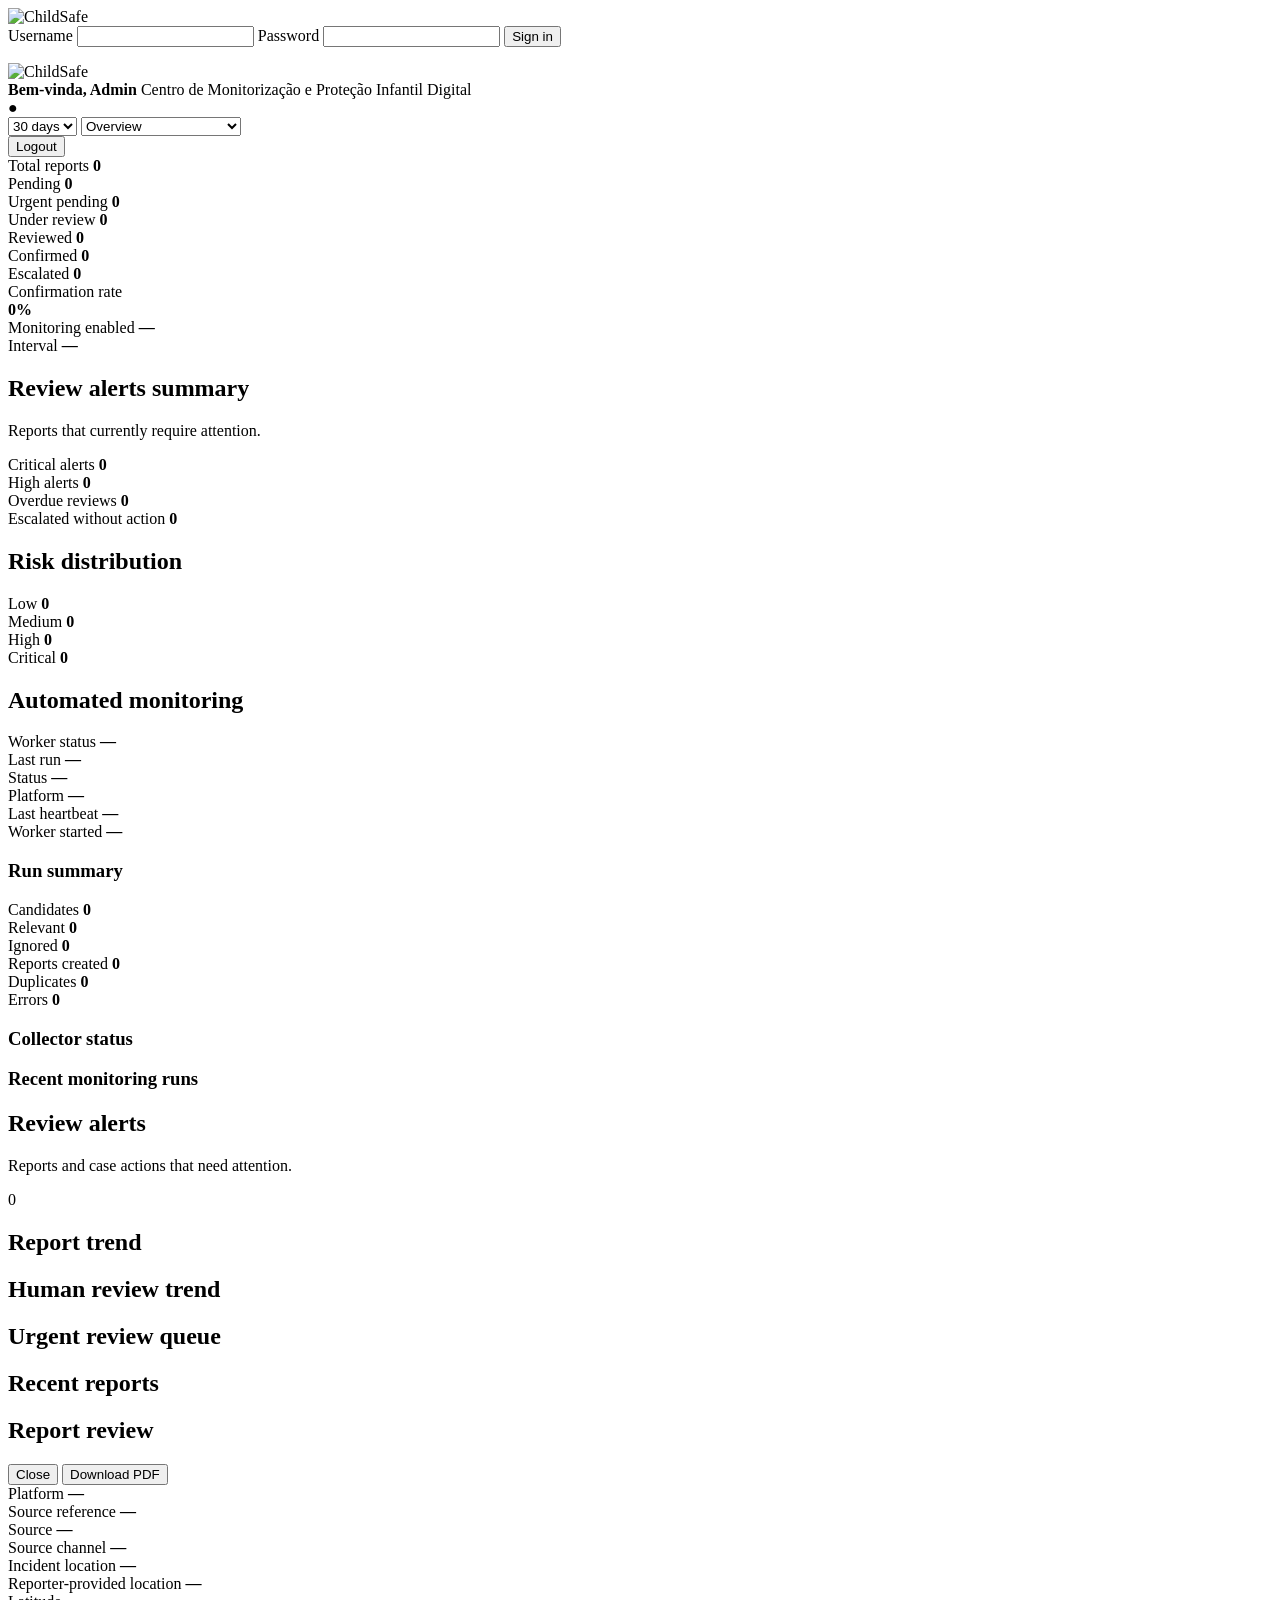
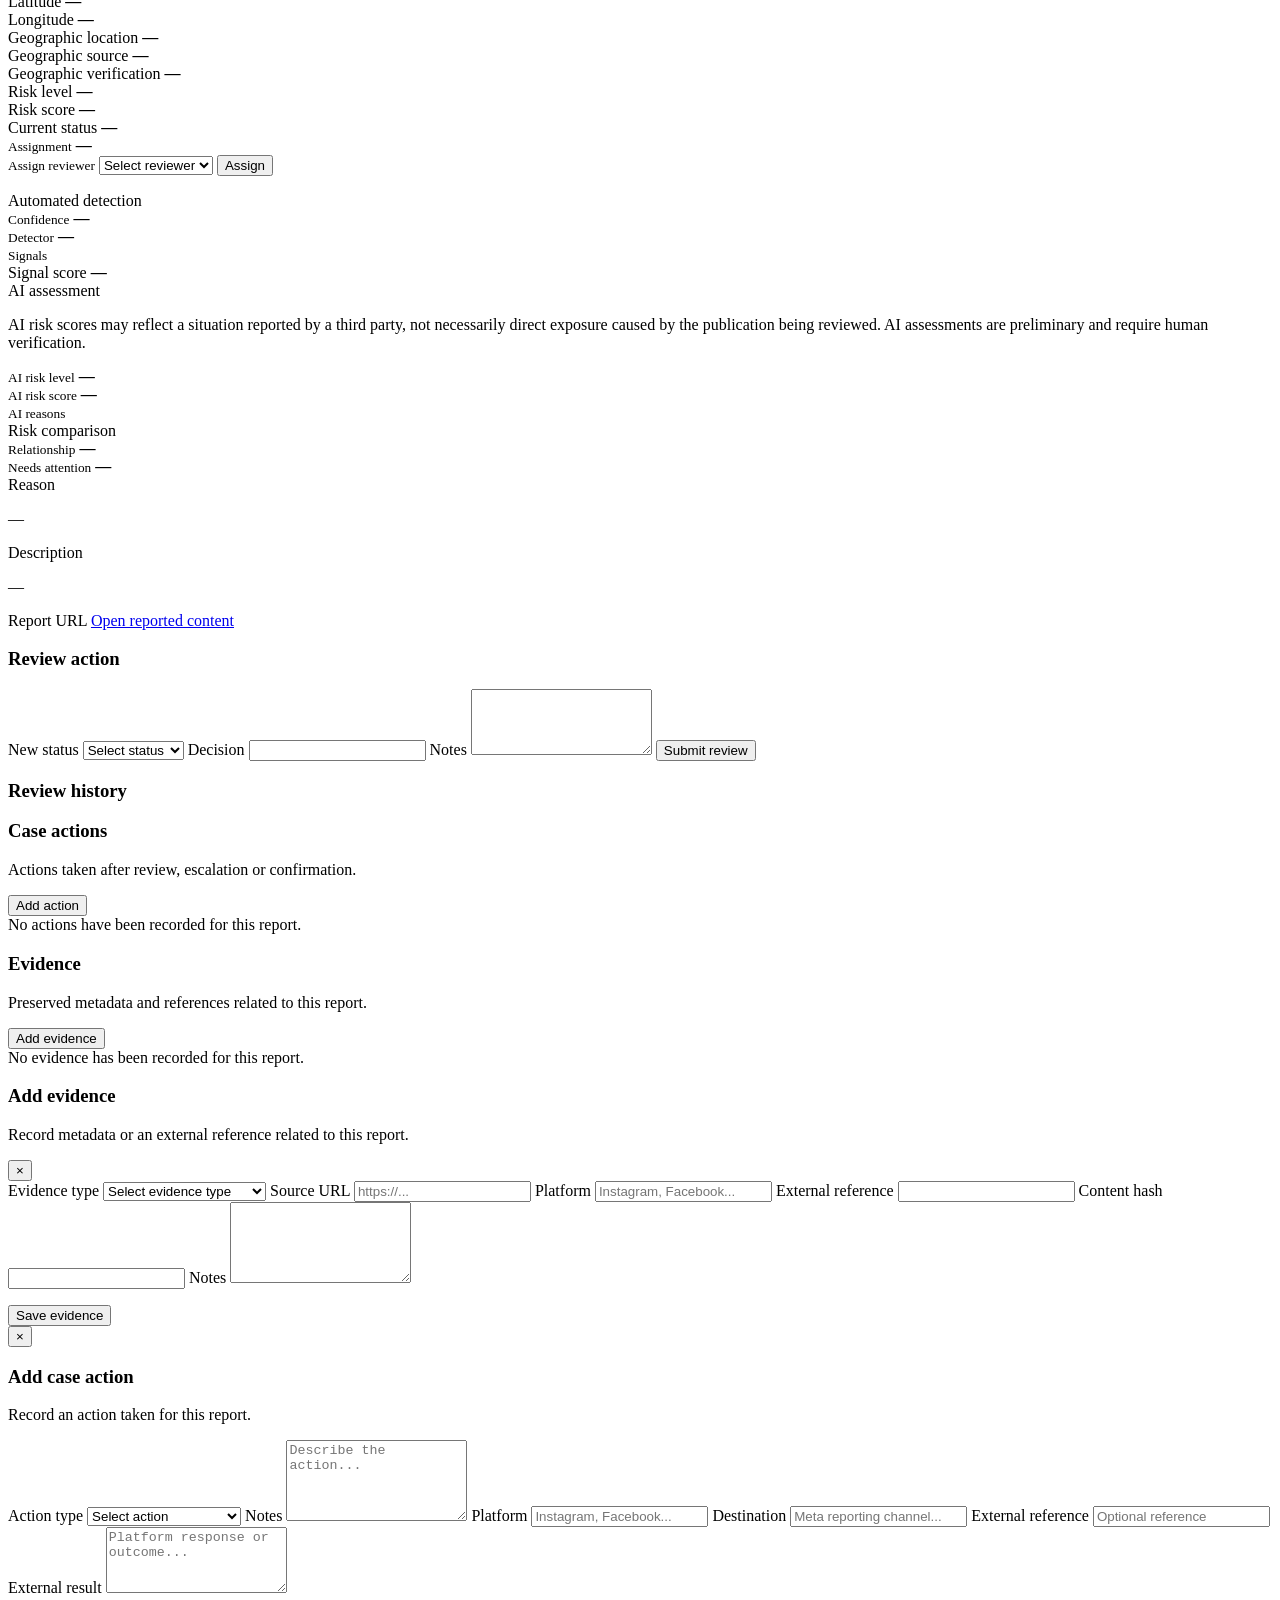
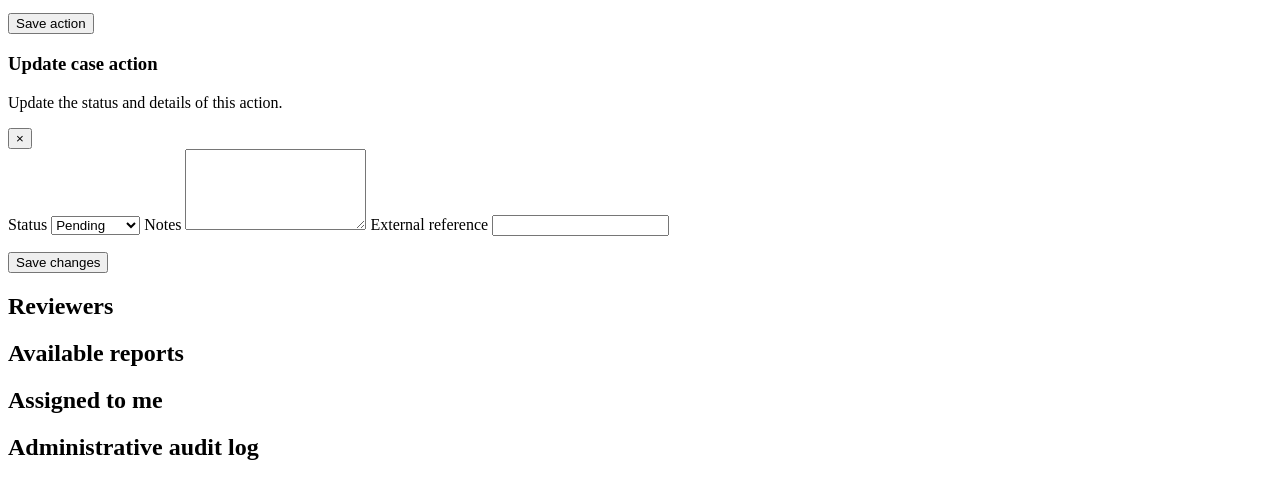
==== commit 487bb7f2: "feat(admin): redesign dashboard UI and improve forms" ====
--- a/backend/app/static/admin/index.html
+++ b/backend/app/static/admin/index.html
@@ -64,6 +64,17 @@
             id="dashboard-view"
             class="view hidden"
         >
+        <aside class="admin-sidebar" id="admin-sidebar">
+
+            <nav
+                class="sidebar-navigation"
+                id="sidebar-navigation"
+                aria-label="Dashboard navigation"
+            ></nav>
+
+            <div class="sidebar-footer"></div>
+
+        </aside>
         <header class="topbar">
 
             <div class="dashboard-brand">
@@ -73,13 +84,24 @@
                     class="dashboard-logo"
                 >
 
-                <div>
+                <div class="topbar-welcome">
+                    <strong>Bem-vinda, Admin</strong>
+                    <span>Centro de Monitorização e Proteção Infantil Digital</span>
+                </div>
+            </div>
+
+
+            <div class="topbar-actions">
+
+                <div class="topbar-datetime">
+                    <span id="topbar-date"></span>
+                    <strong id="topbar-time"></strong>
+                </div>
+
+                <div class="topbar-profile">
+                    <span class="topbar-avatar" aria-hidden="true">●</span>
                     <div id="current-user"></div>
                 </div>
-            </div>
-
-
-            <div class="topbar-actions">
 
                 <select id="period-filter">
                     <option value="7">
@@ -255,12 +277,18 @@
 
 
                 <!-- ADMIN ONLY -->
-                <article class="metric-card admin-only">
-                    <span>Confirmation rate</span>
-                    <strong id="metric-confirmation-rate">
-                        0%
-                    </strong>
-                </article>
+               <!-- CONFIRMATION RATE — DONUT CHART -->
+            <article class="metric-card confirmation-card admin-only">
+
+                <span>Confirmation rate</span>
+
+                <div class="confirmation-donut" id="confirmation-donut">
+                    <div class="confirmation-donut-inner">
+                        <strong id="metric-confirmation-rate">0%</strong>
+                    </div>
+                </div>
+
+            </article>
 
 
                 <!-- ADMIN ONLY -->
@@ -1447,5 +1475,8 @@
     </div>
 
     <script src="/static/admin/admin.js"></script>
+    <script src="/static/admin/sidebar.js"></script>
+    <script src="/static/admin/tables.js"></script>
+
 </body>
 </html>
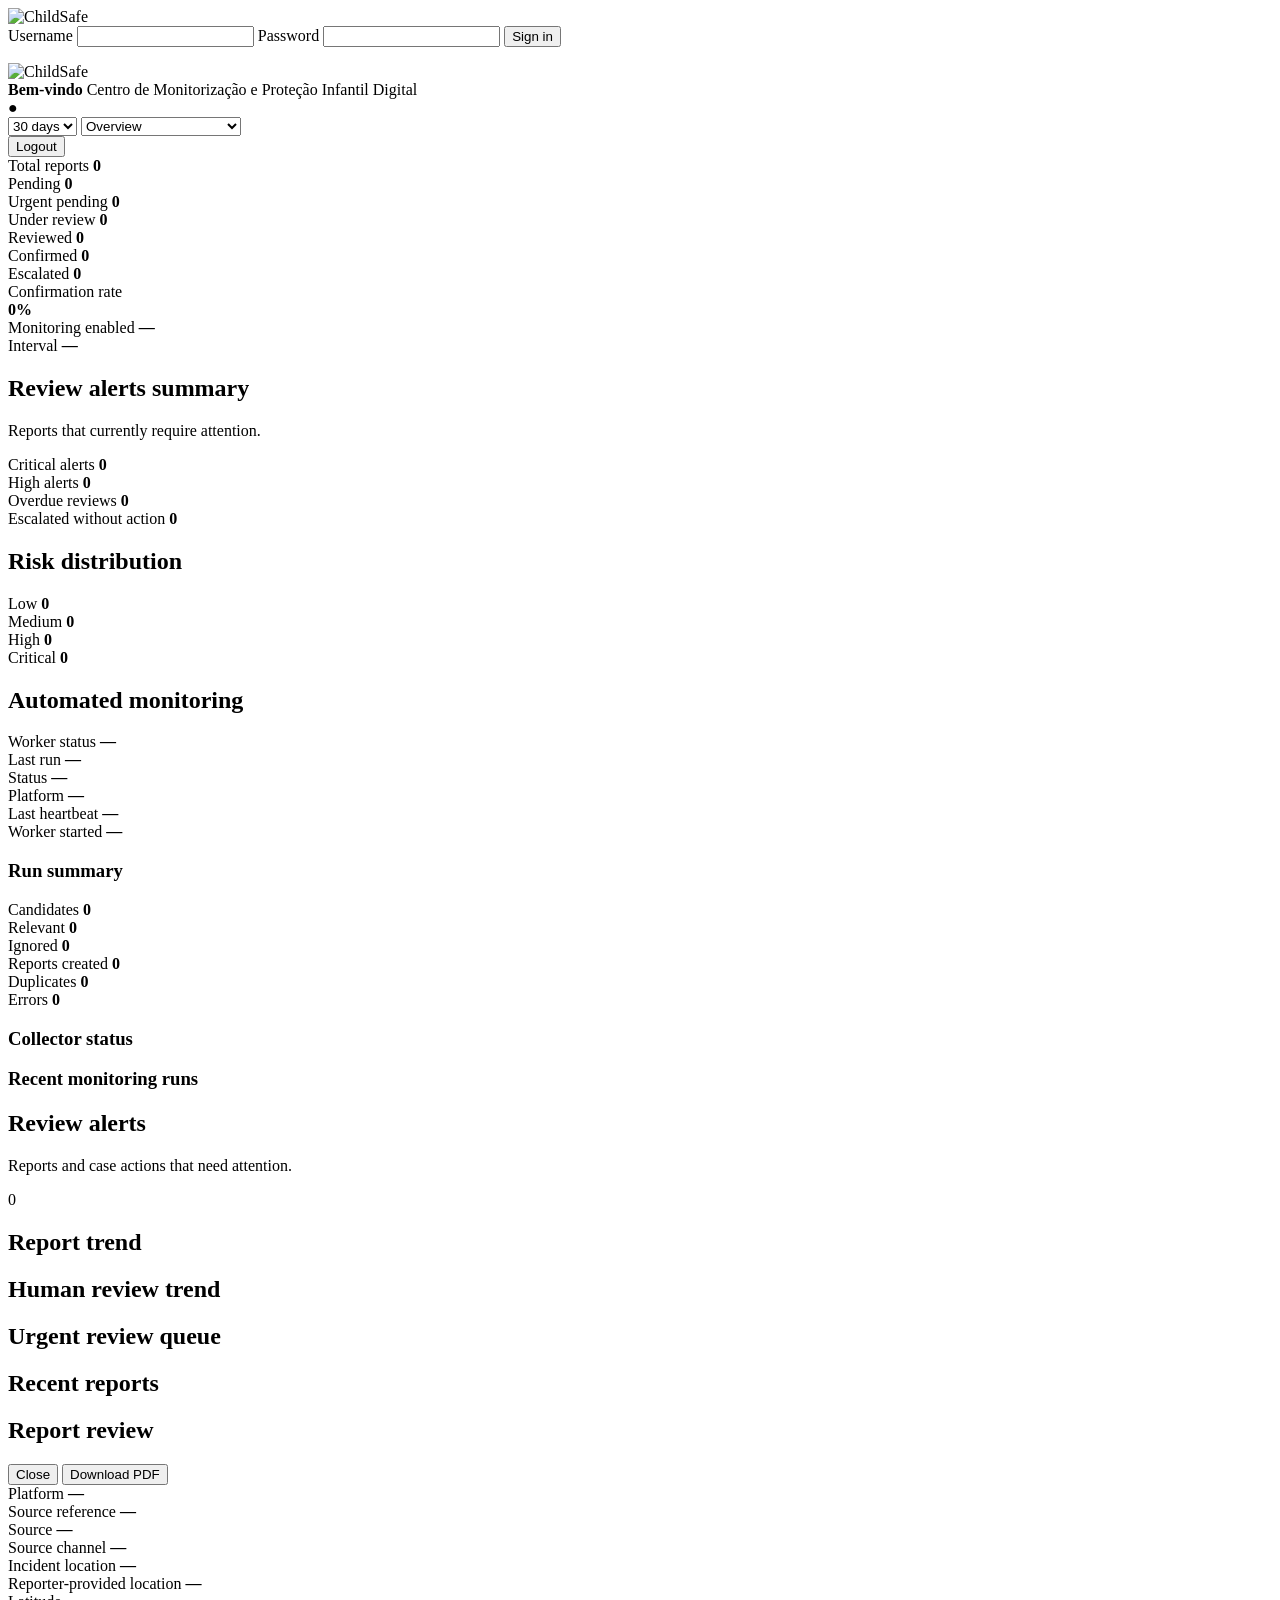
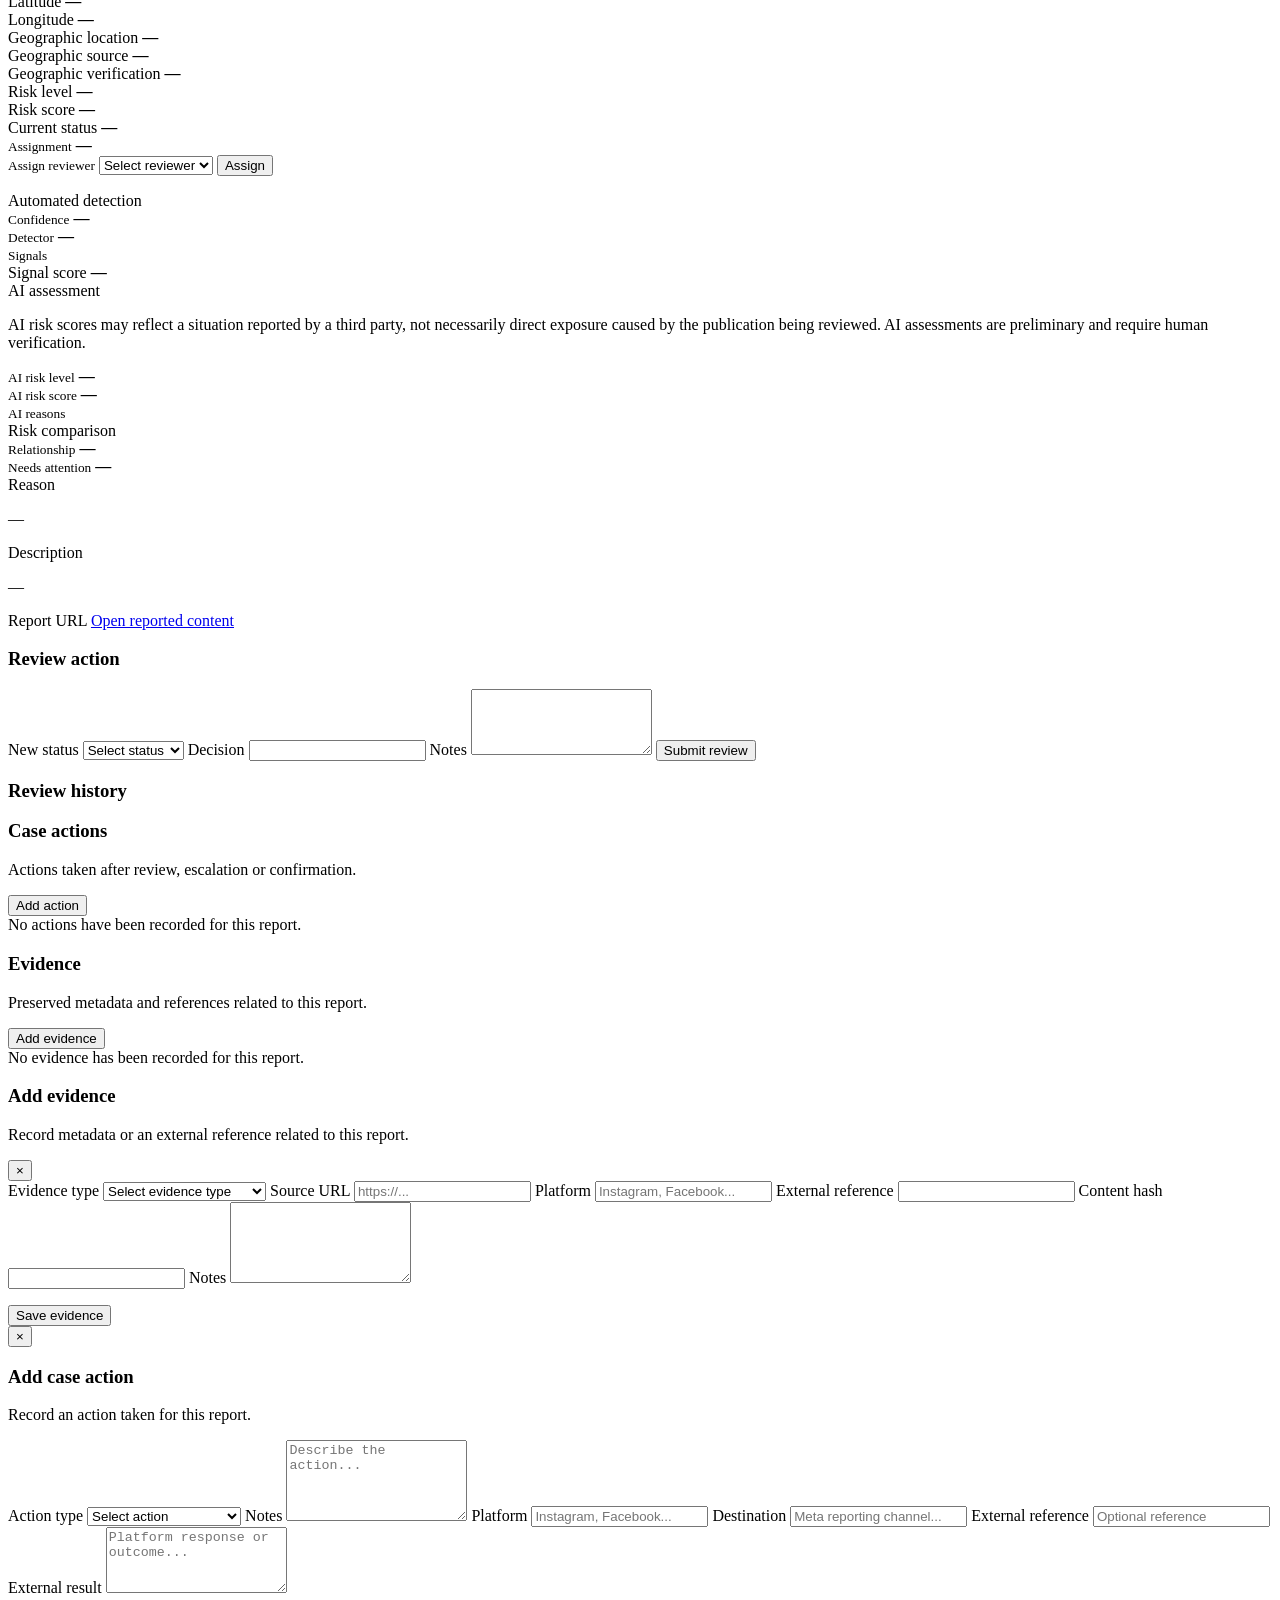
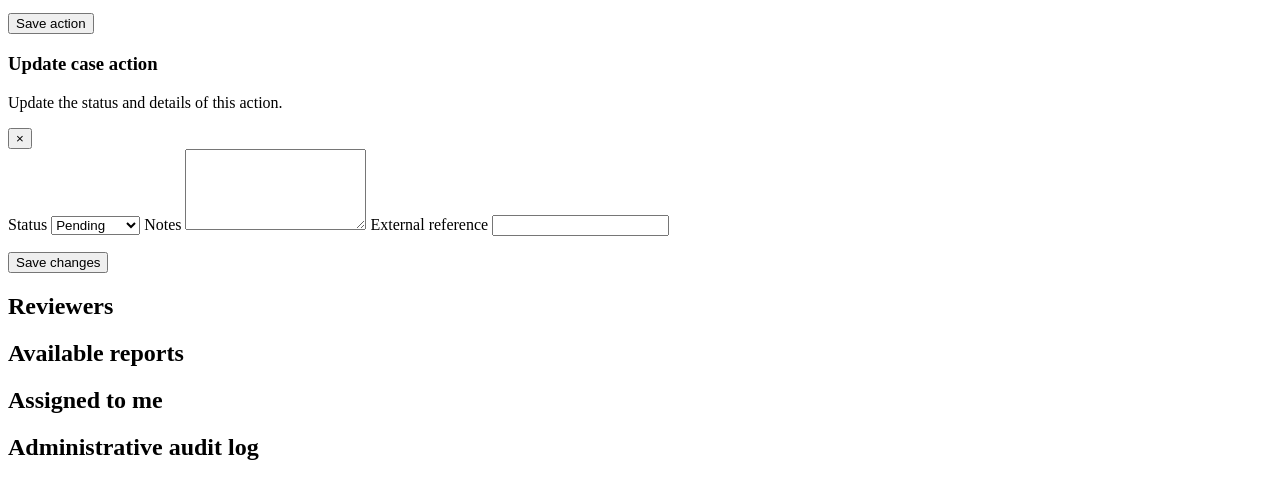
==== commit 30d3da4b: "html update" ====
--- a/backend/app/static/admin/index.html
+++ b/backend/app/static/admin/index.html
@@ -85,7 +85,7 @@
                 >
 
                 <div class="topbar-welcome">
-                    <strong>Bem-vinda, Admin</strong>
+                    <strong>Bem-vindo</strong>
                     <span>Centro de Monitorização e Proteção Infantil Digital</span>
                 </div>
             </div>
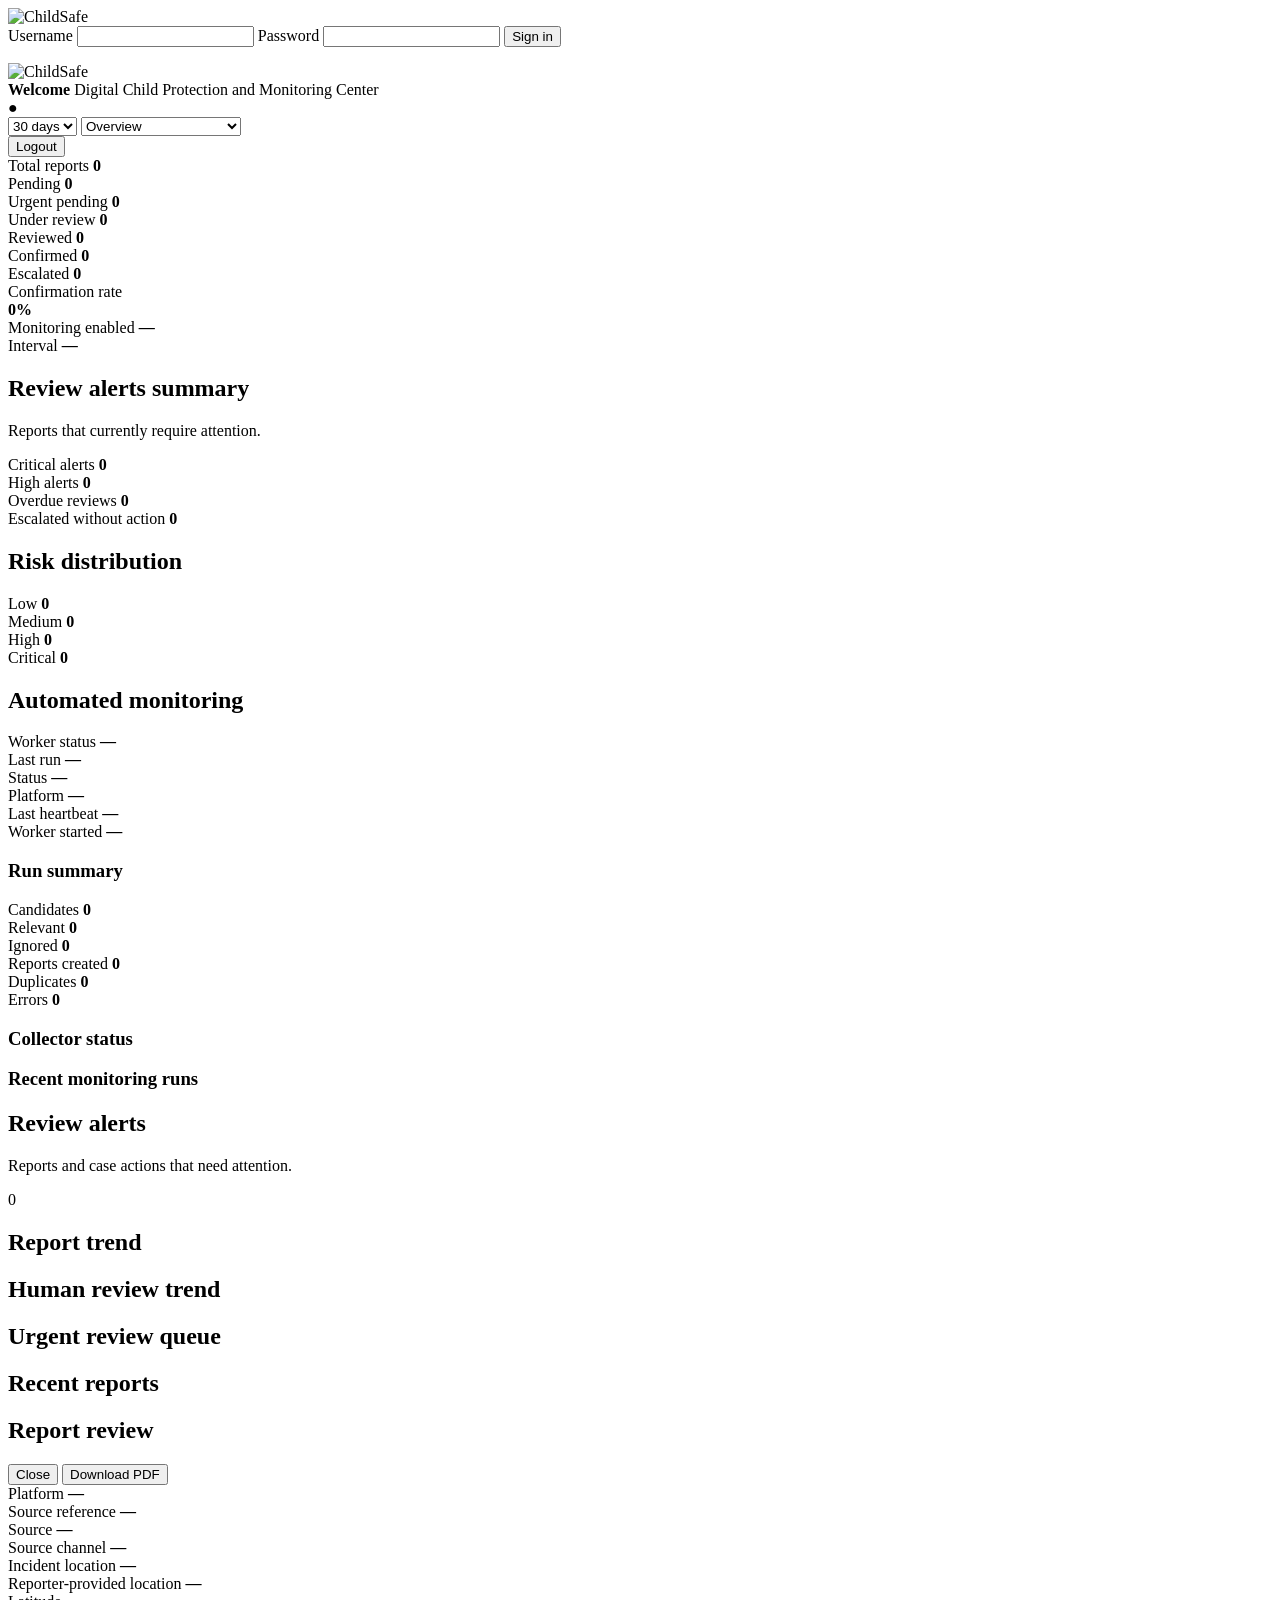
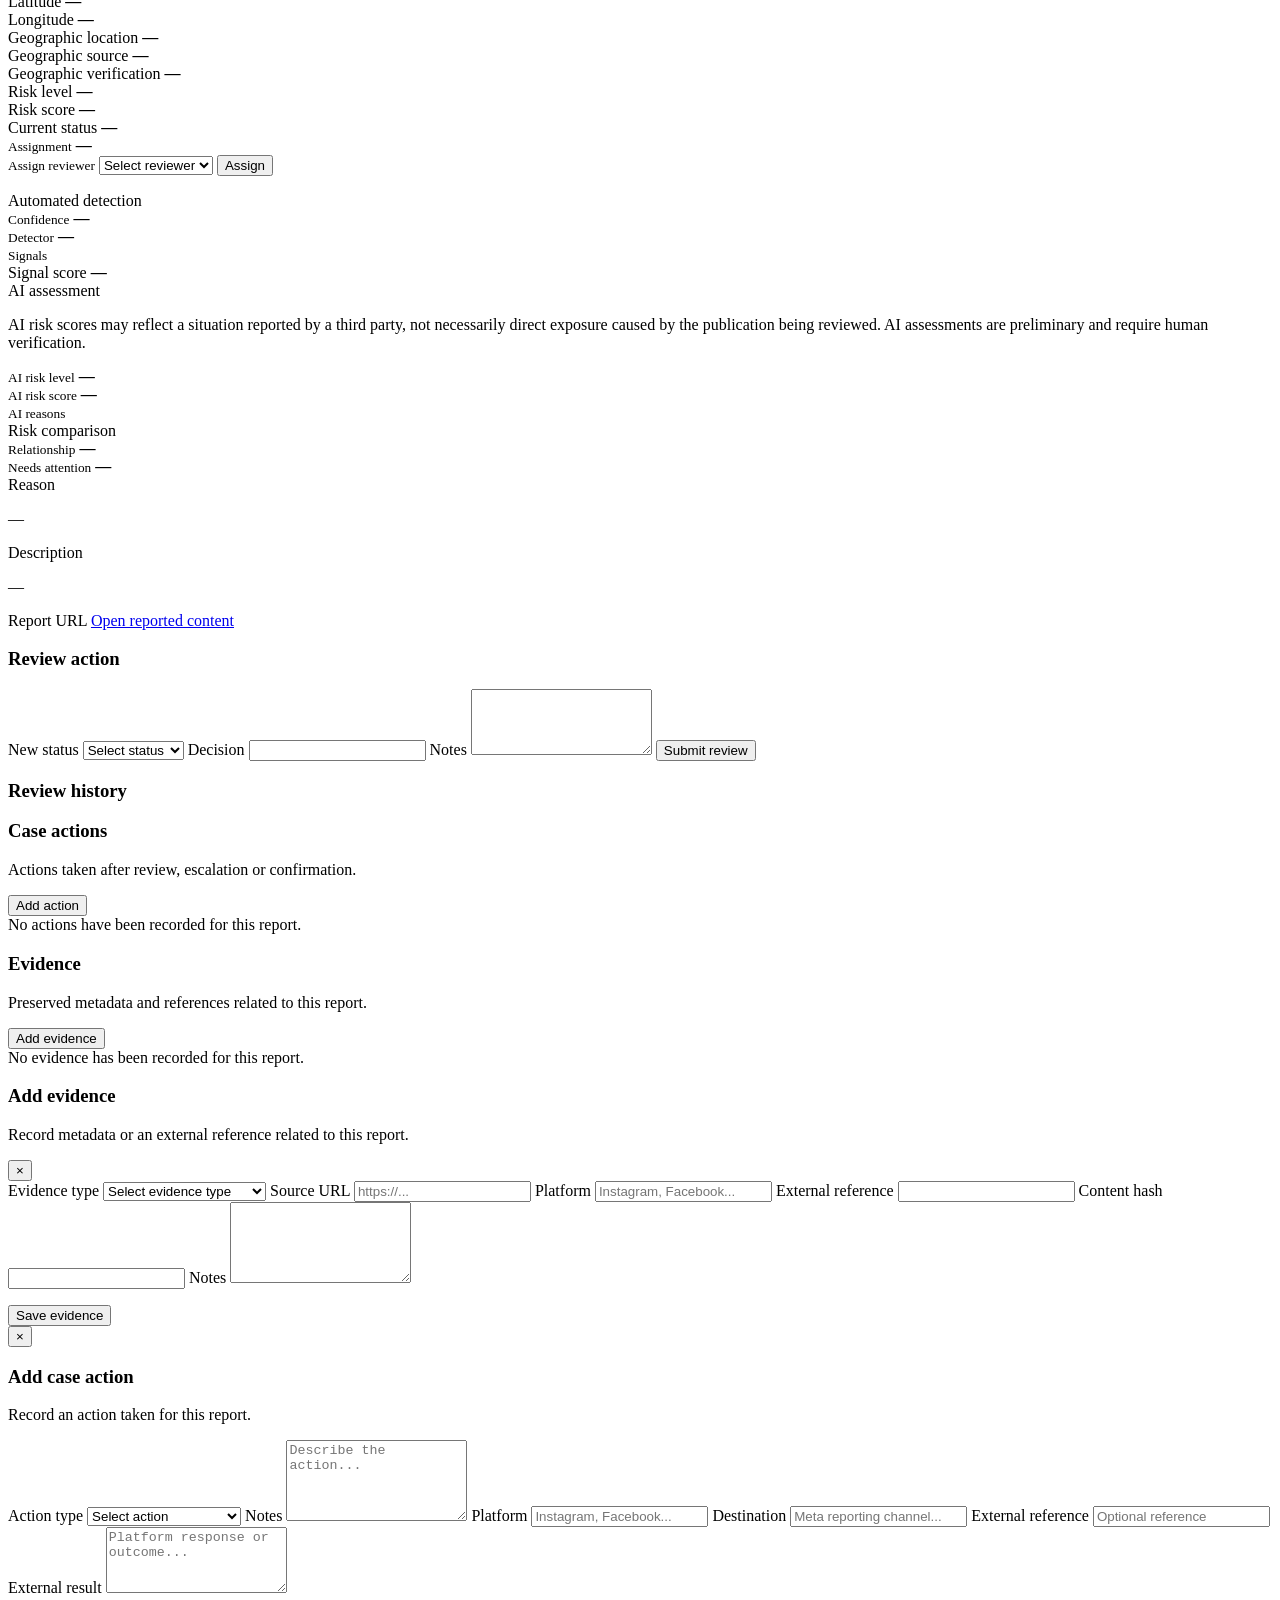
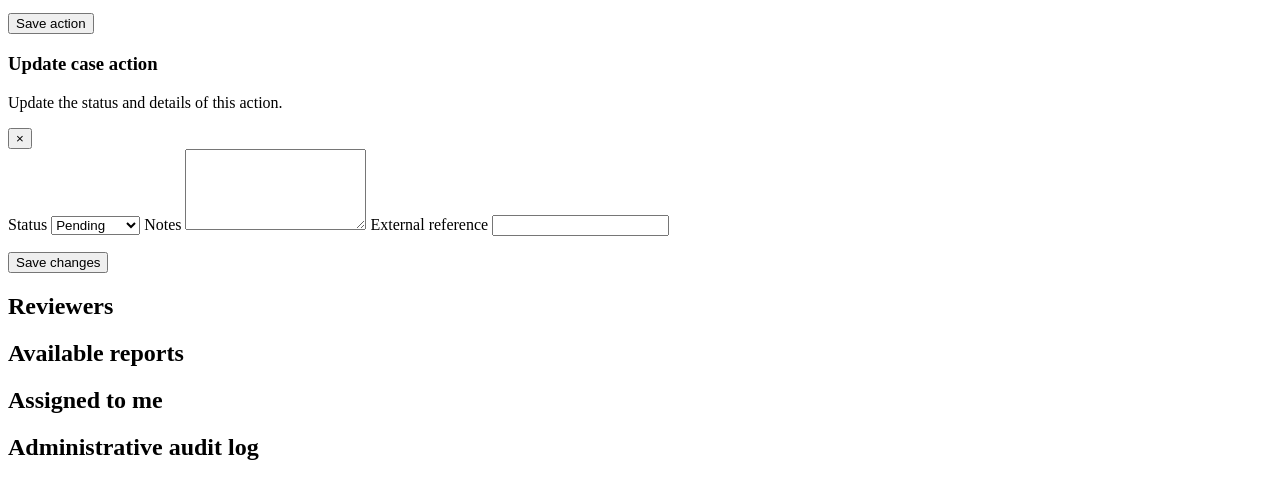
==== commit 677e7e0d: "chanfge at the language" ====
--- a/backend/app/static/admin/index.html
+++ b/backend/app/static/admin/index.html
@@ -85,8 +85,8 @@
                 >
 
                 <div class="topbar-welcome">
-                    <strong>Bem-vindo</strong>
-                    <span>Centro de Monitorização e Proteção Infantil Digital</span>
+                    <strong>Welcome</strong>
+                    <span>Digital Child Protection and Monitoring Center</span>
                 </div>
             </div>
 
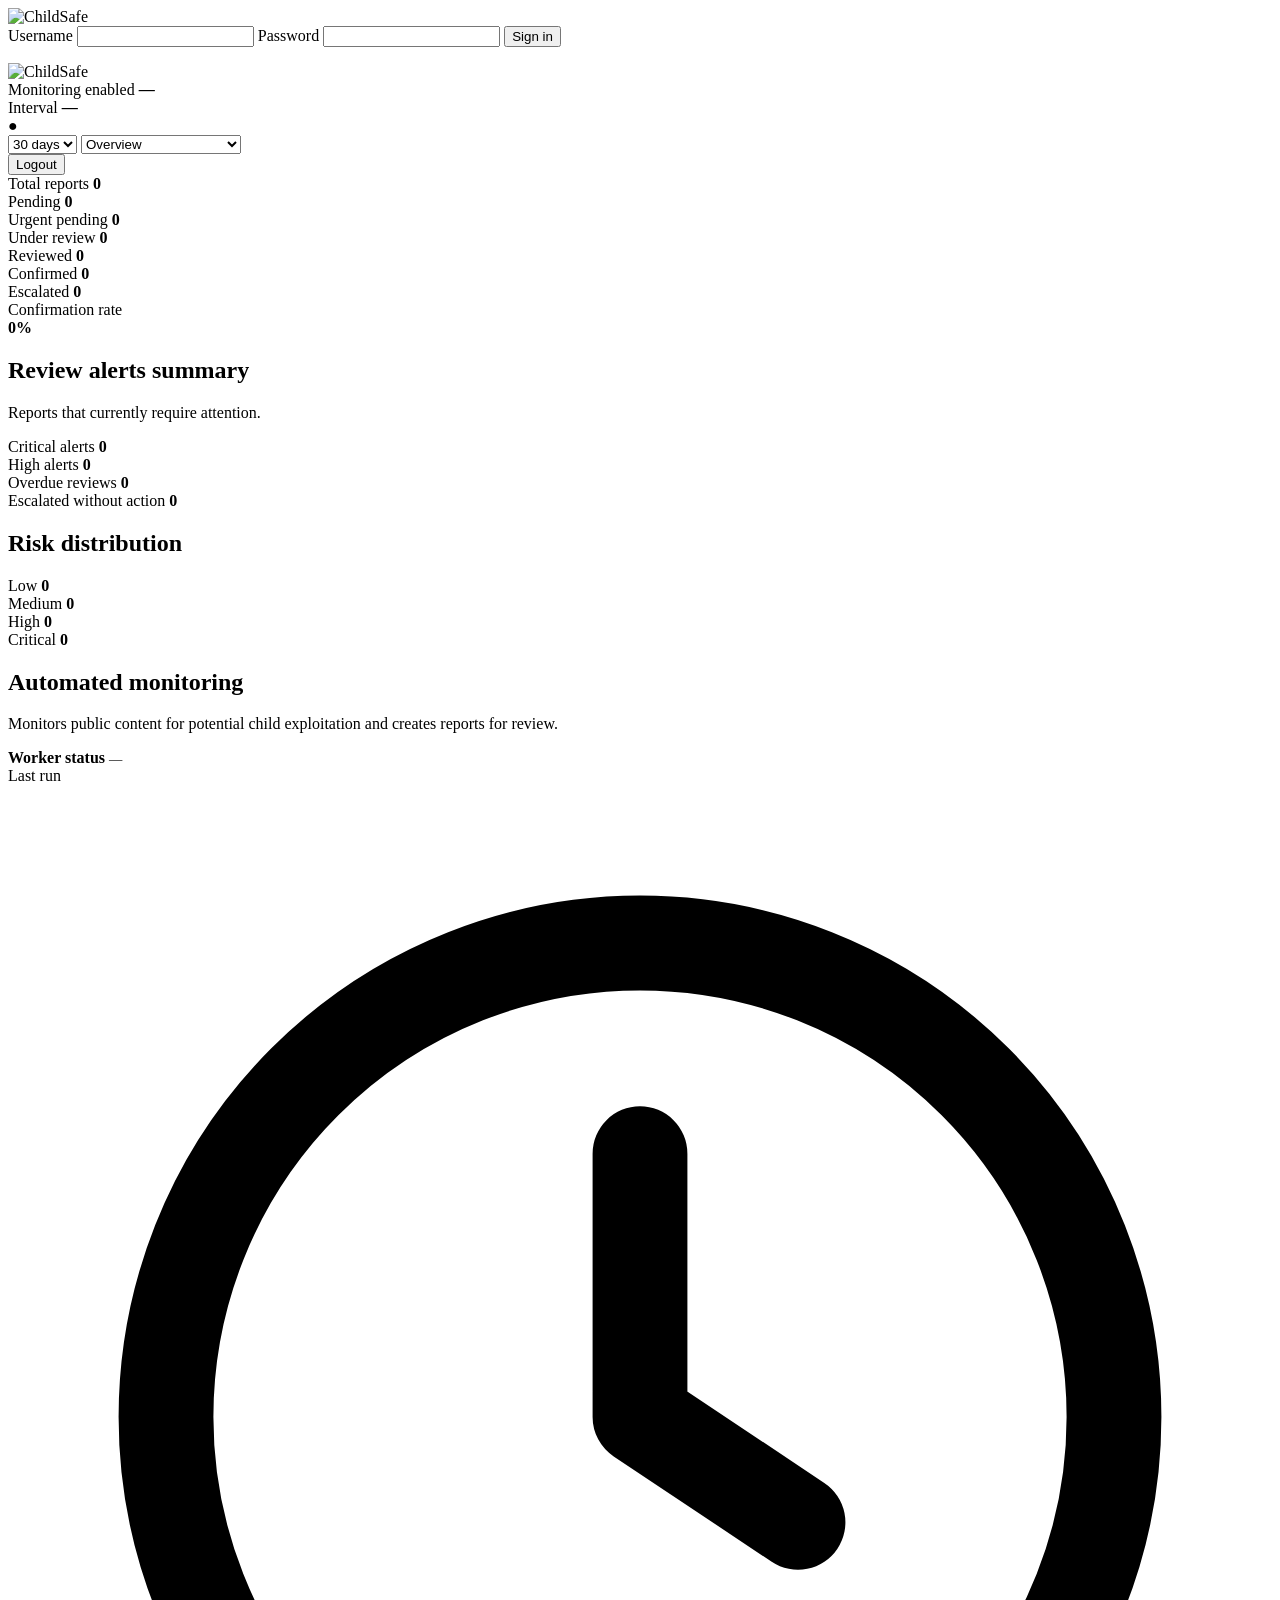
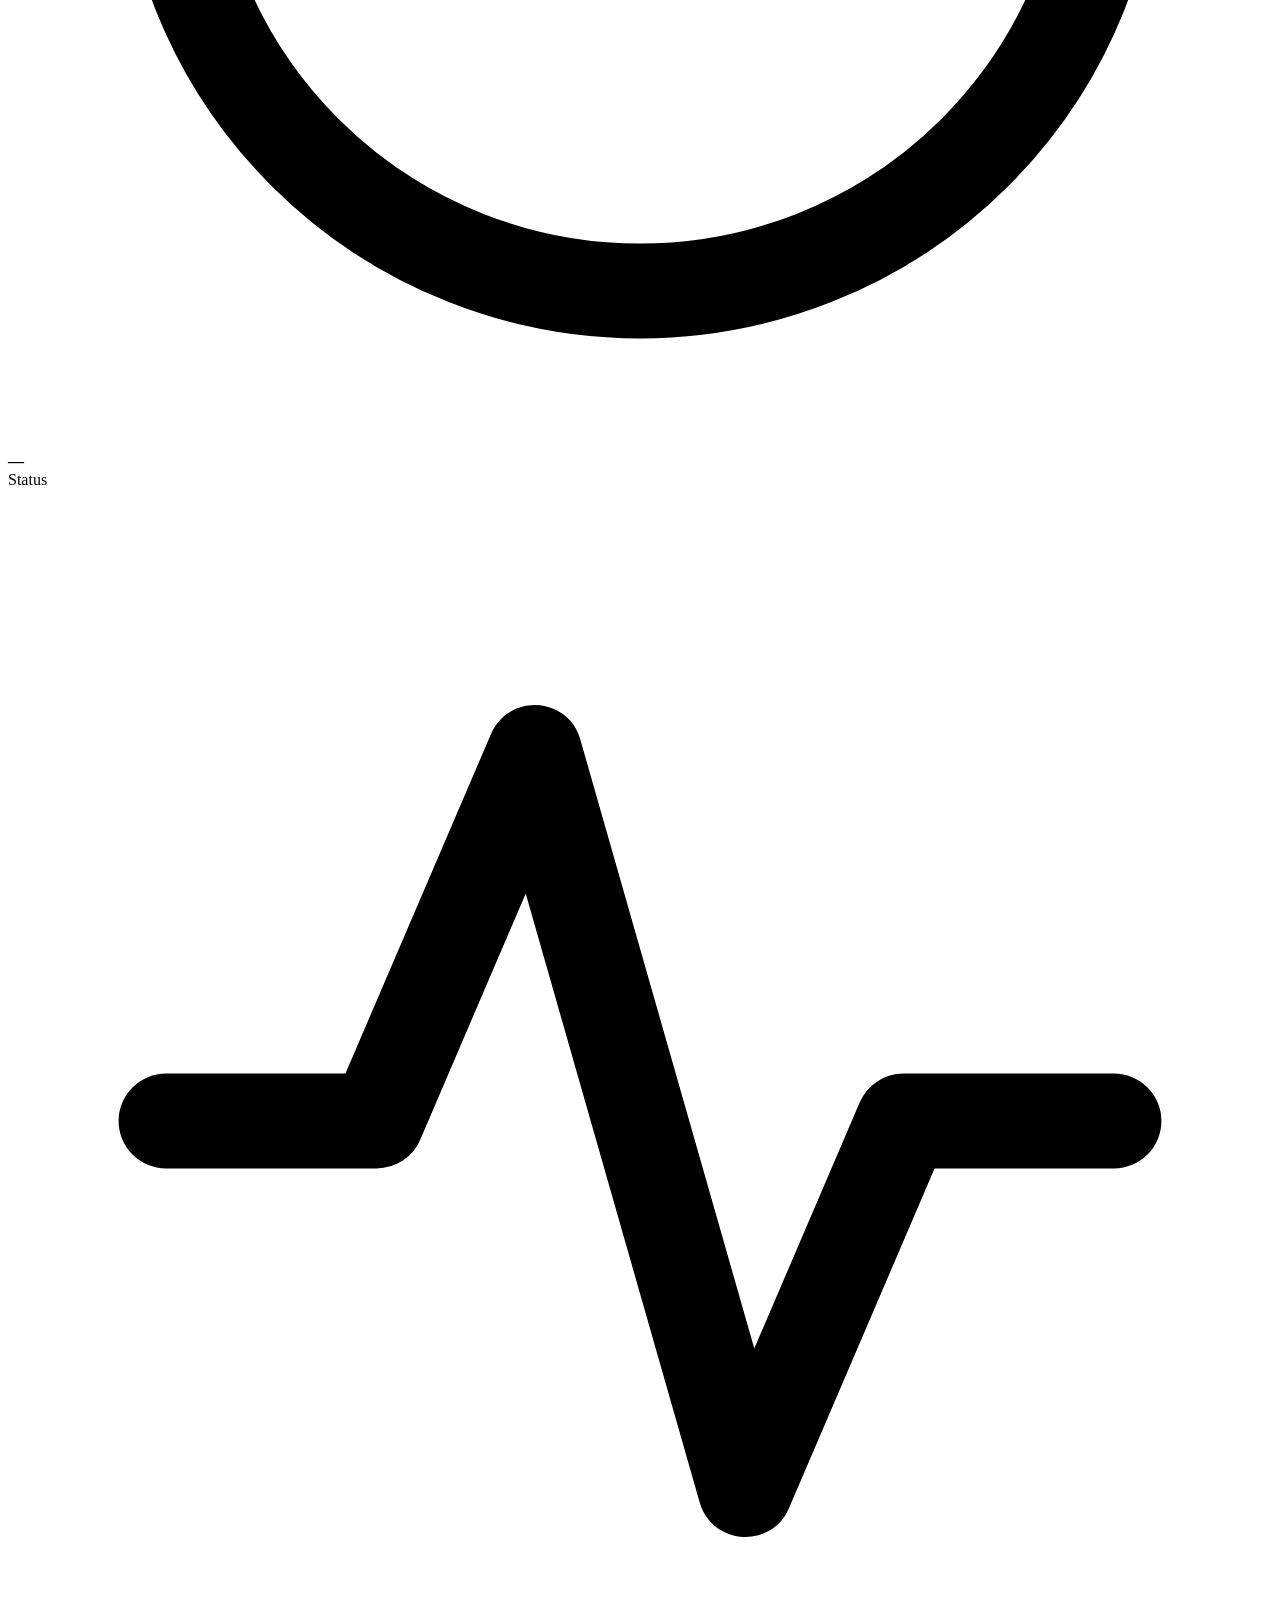
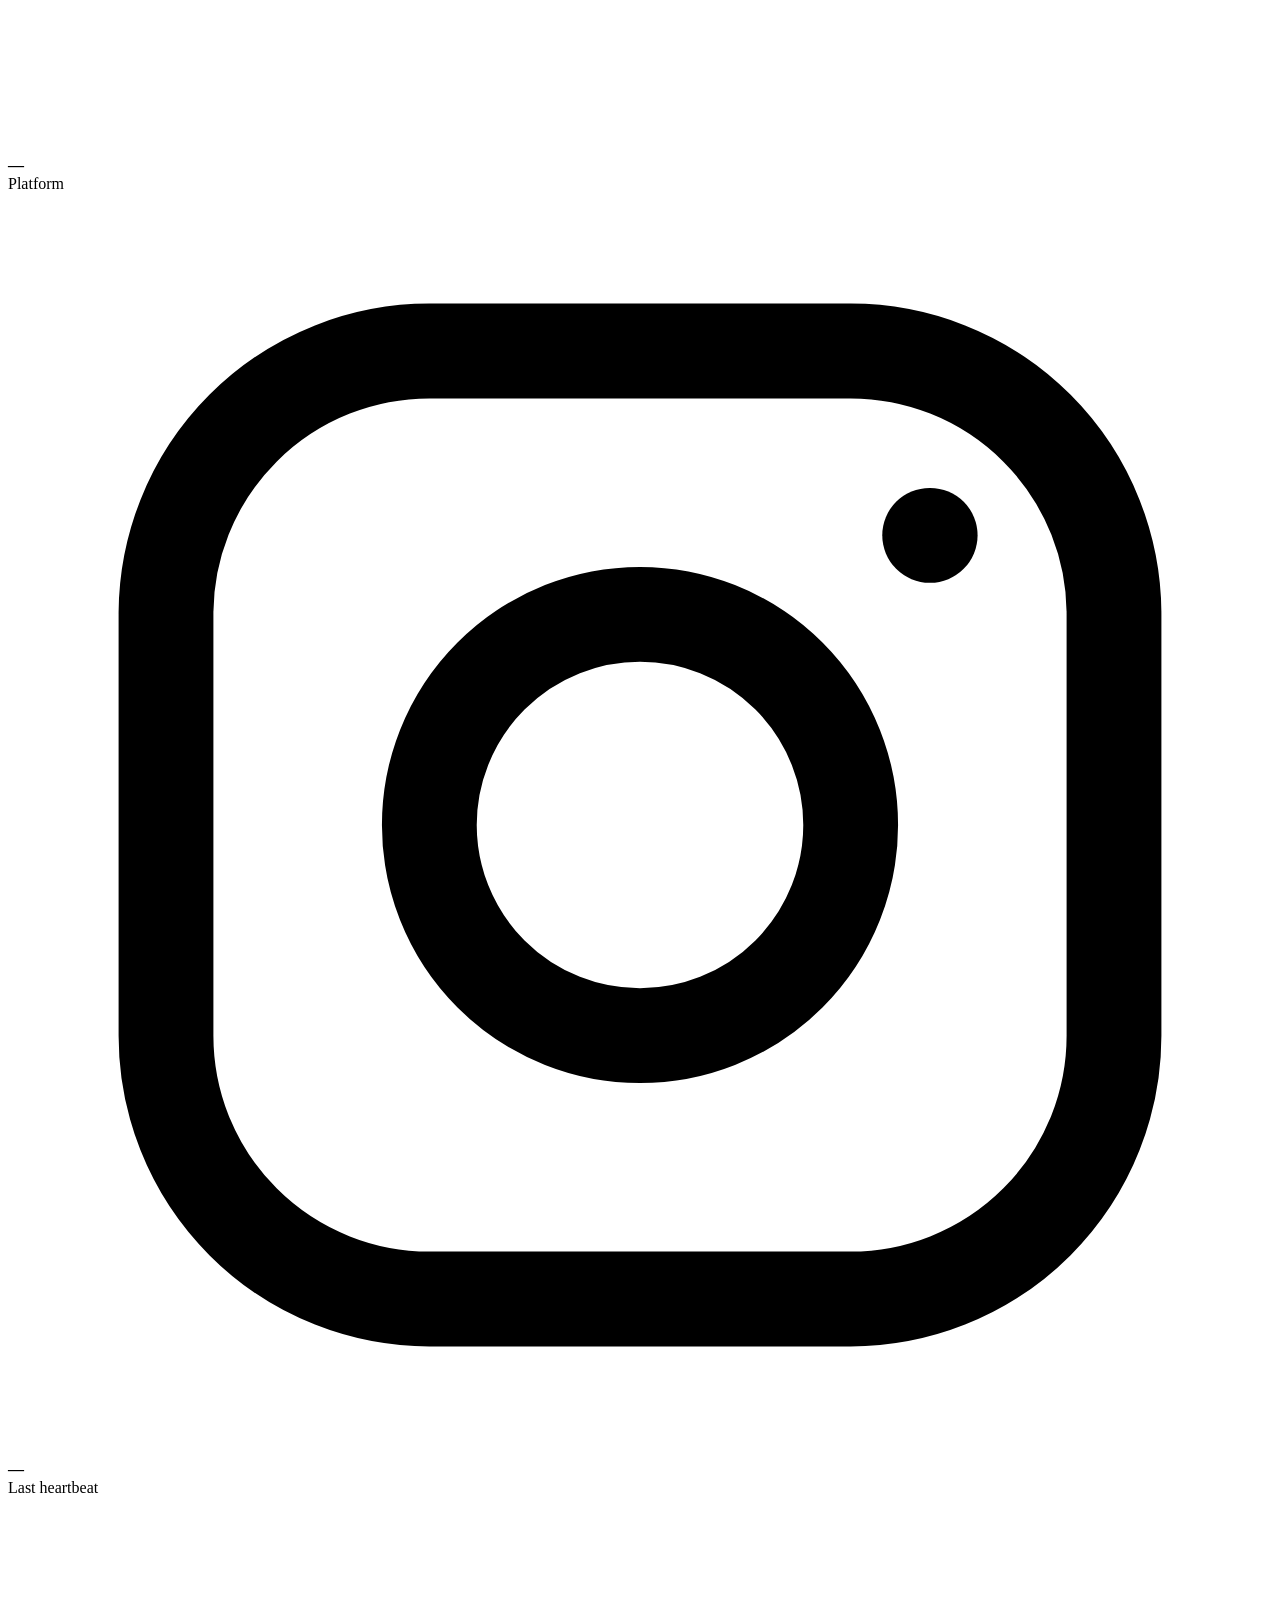
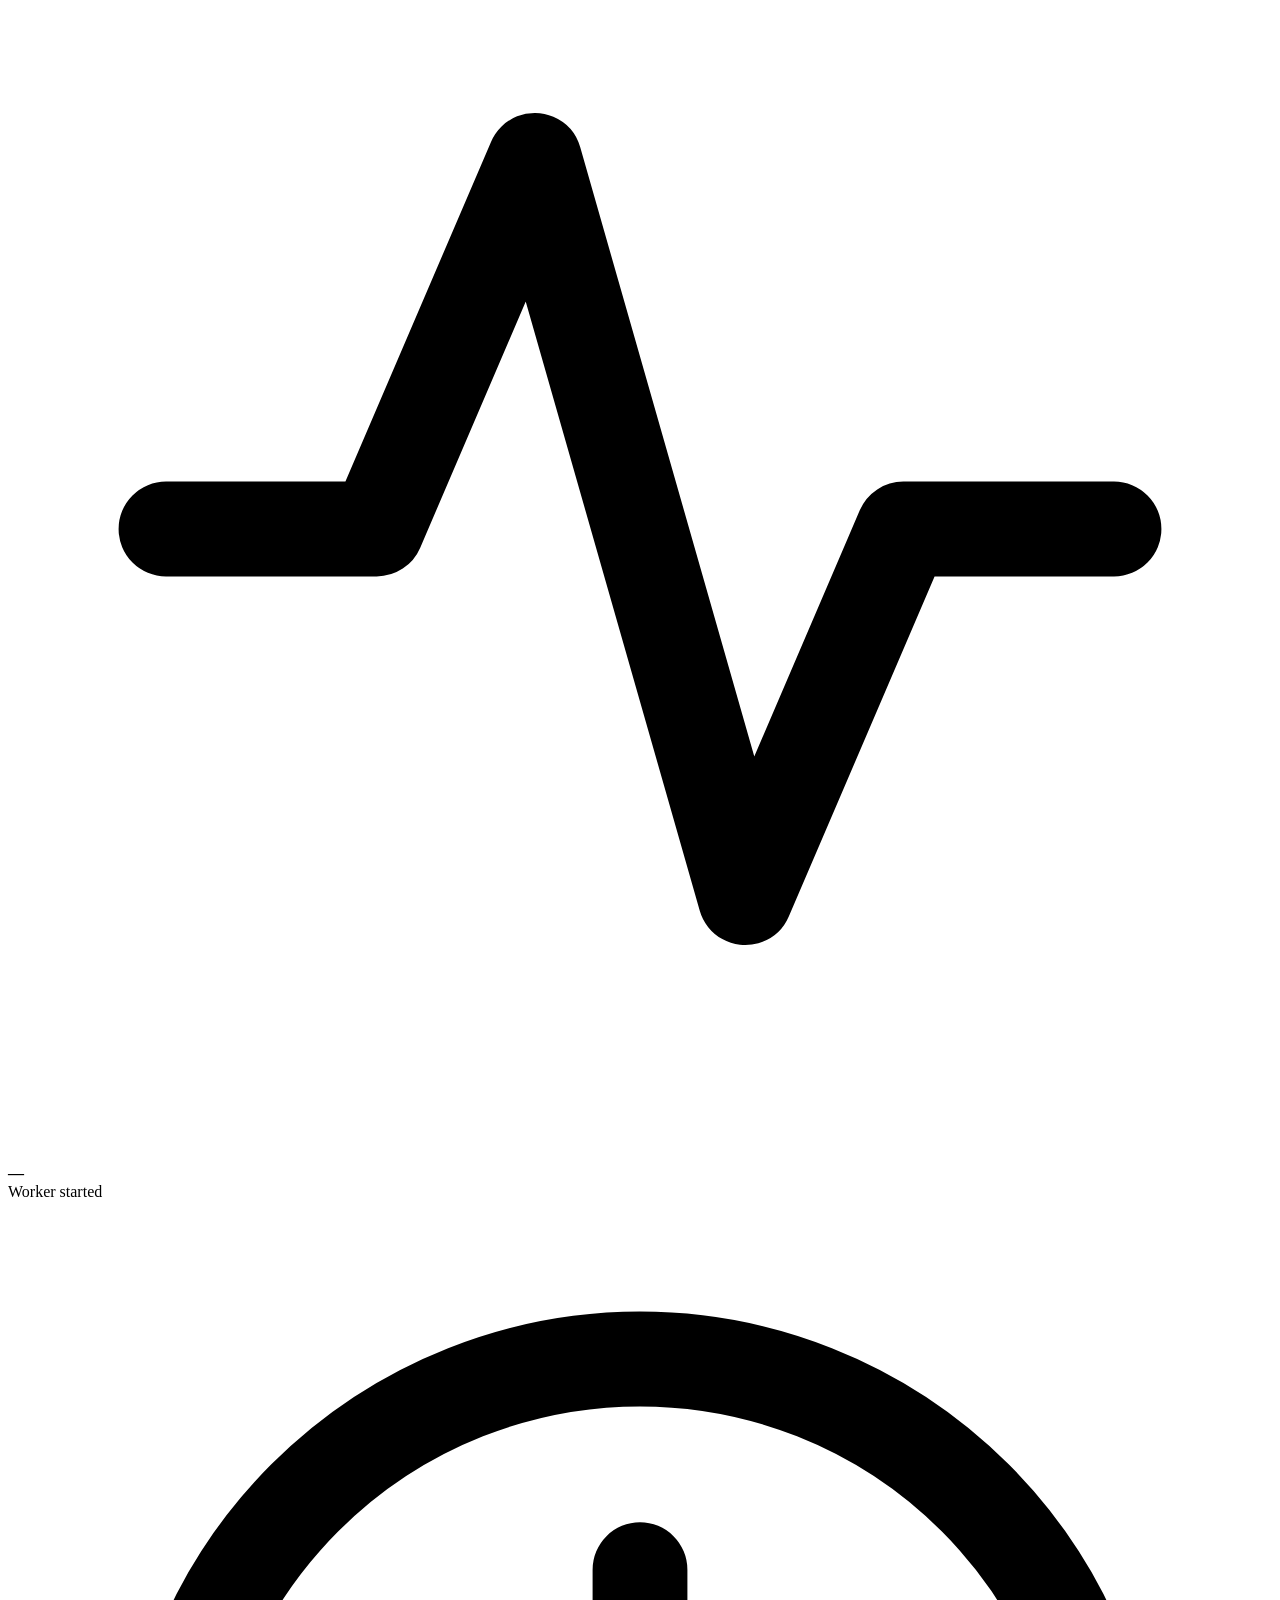
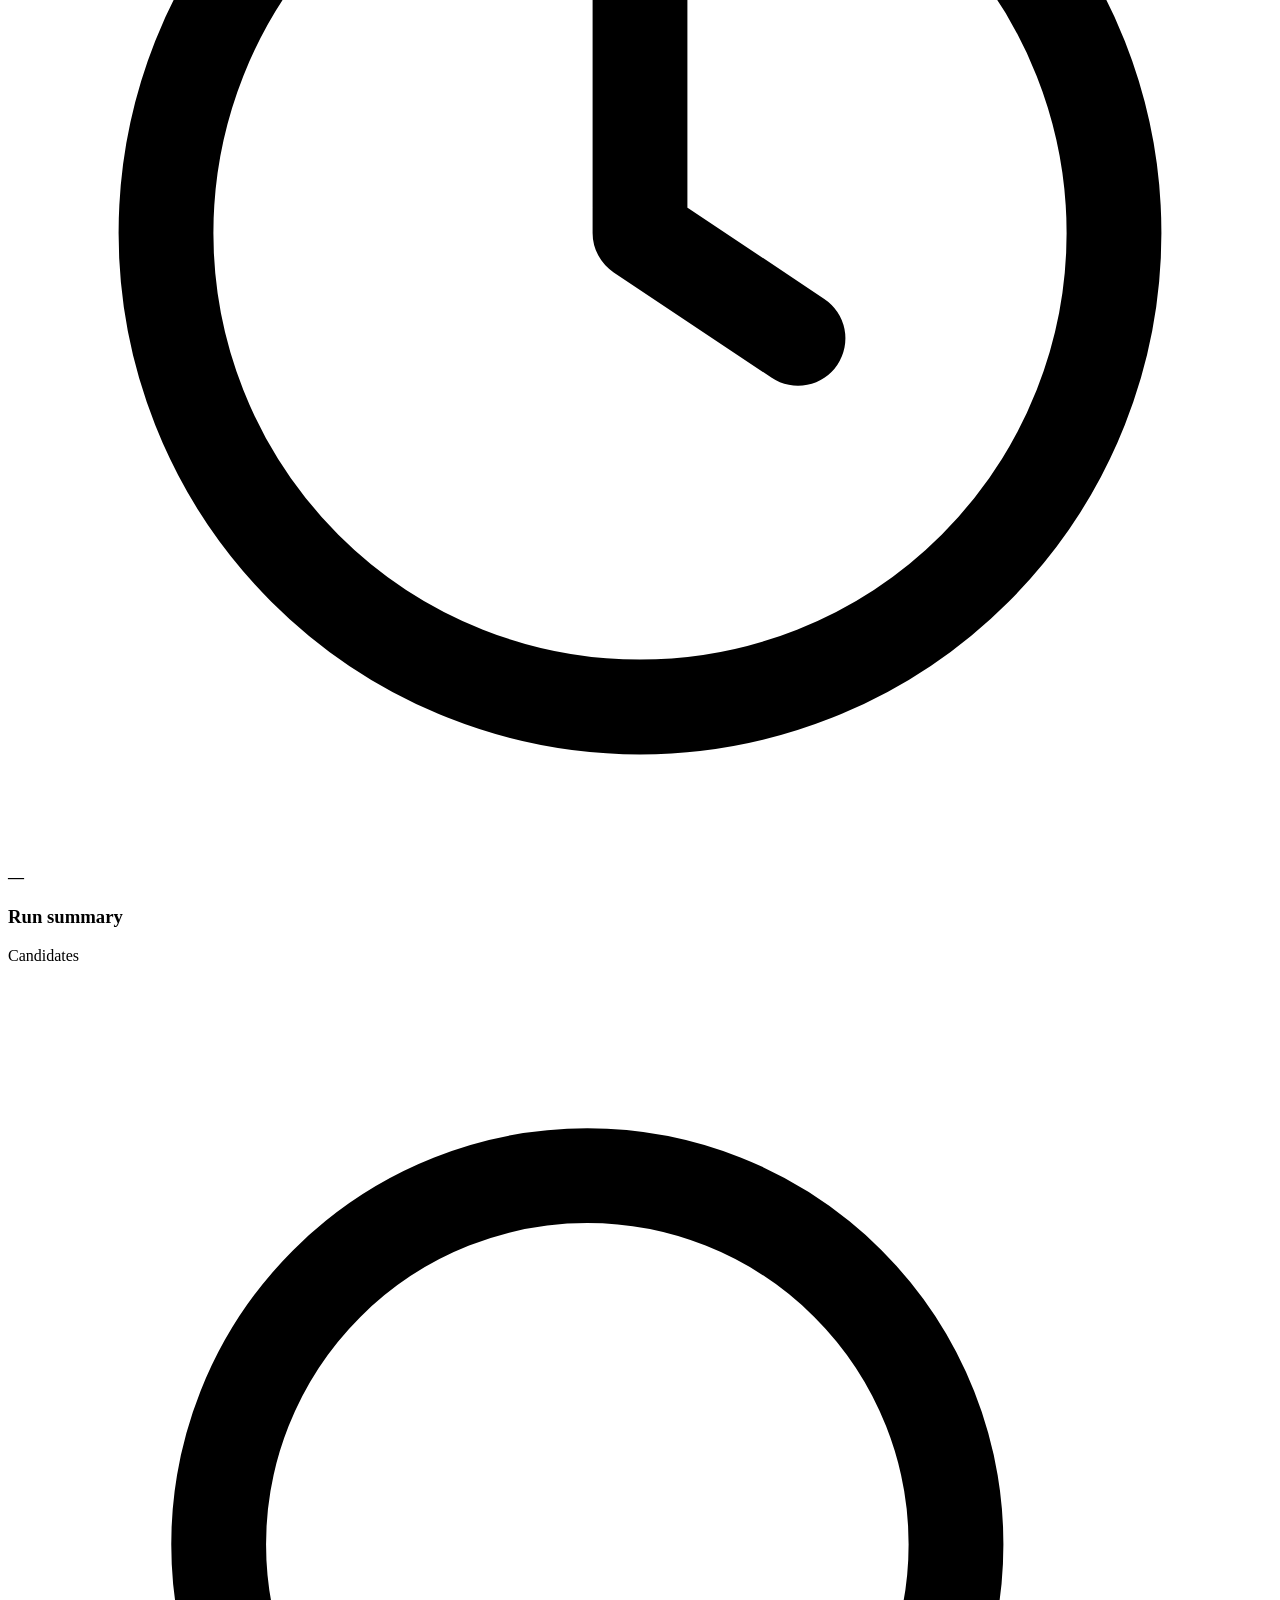
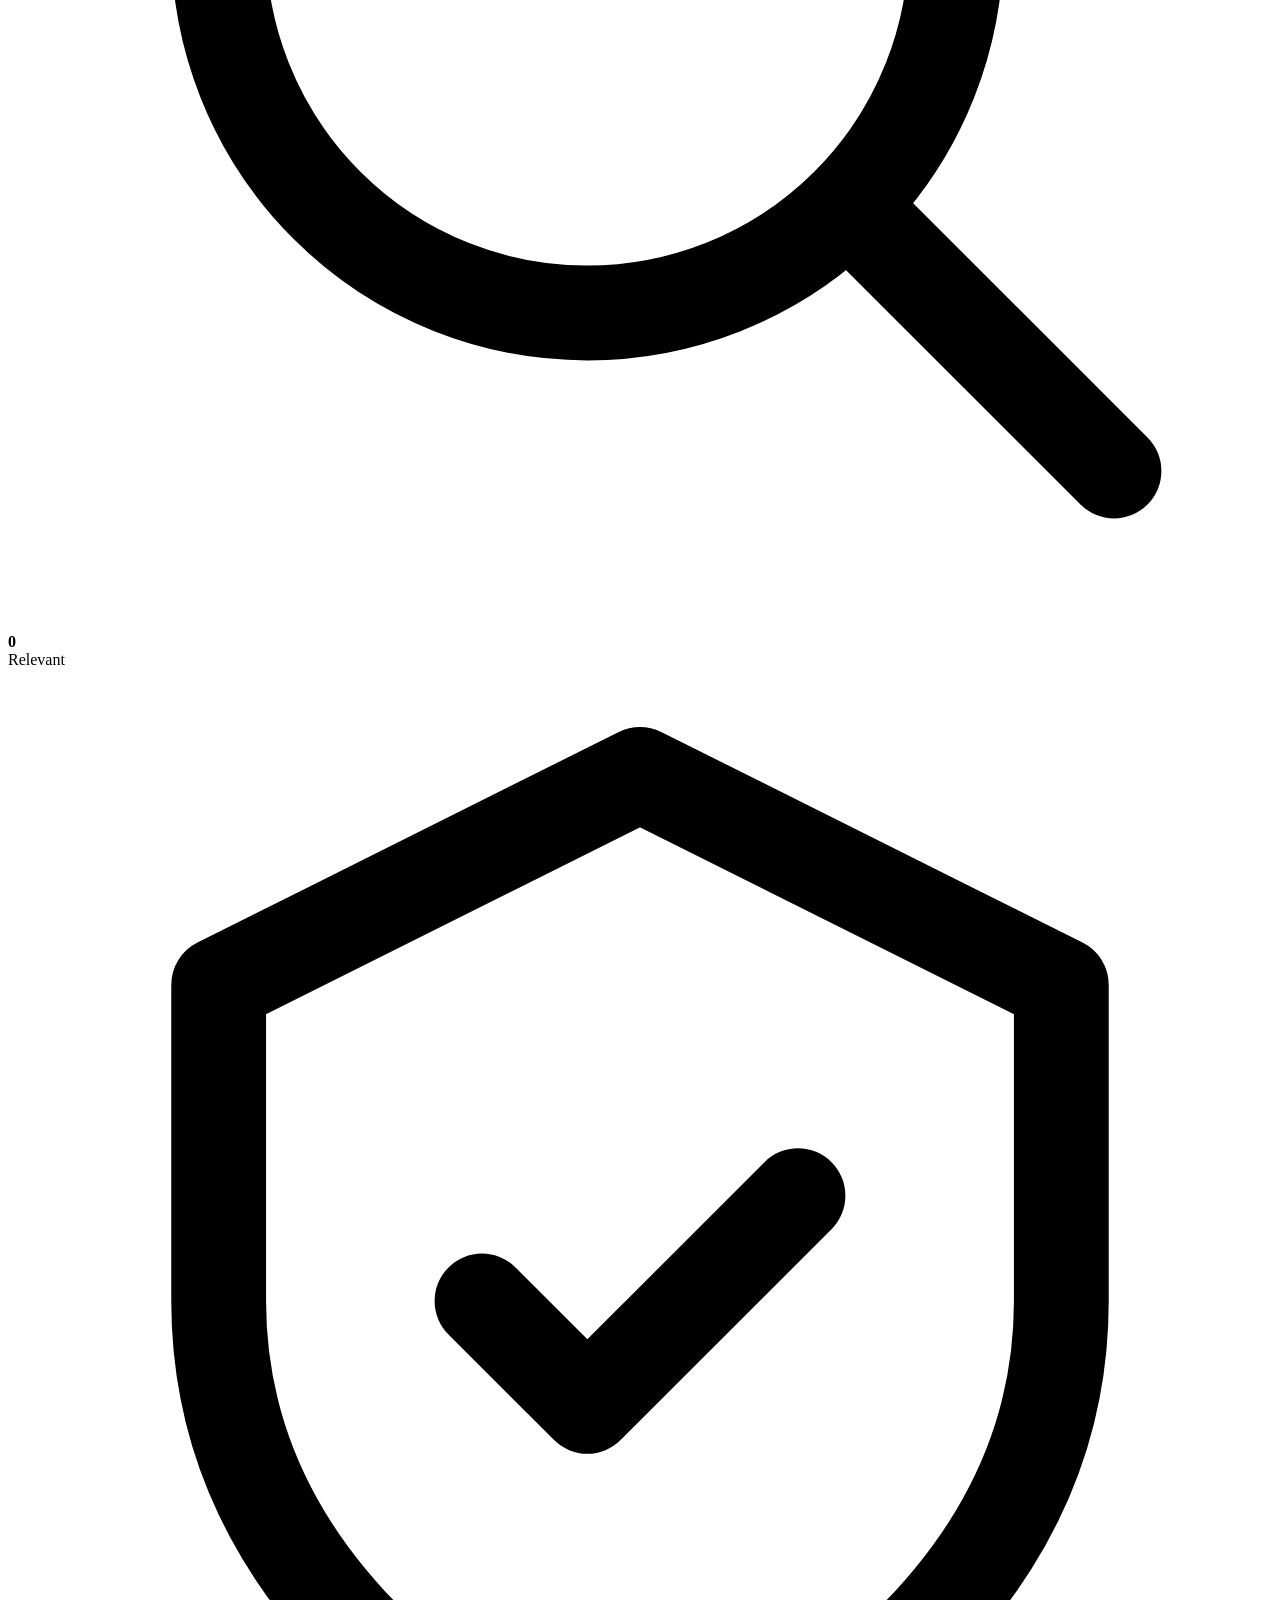
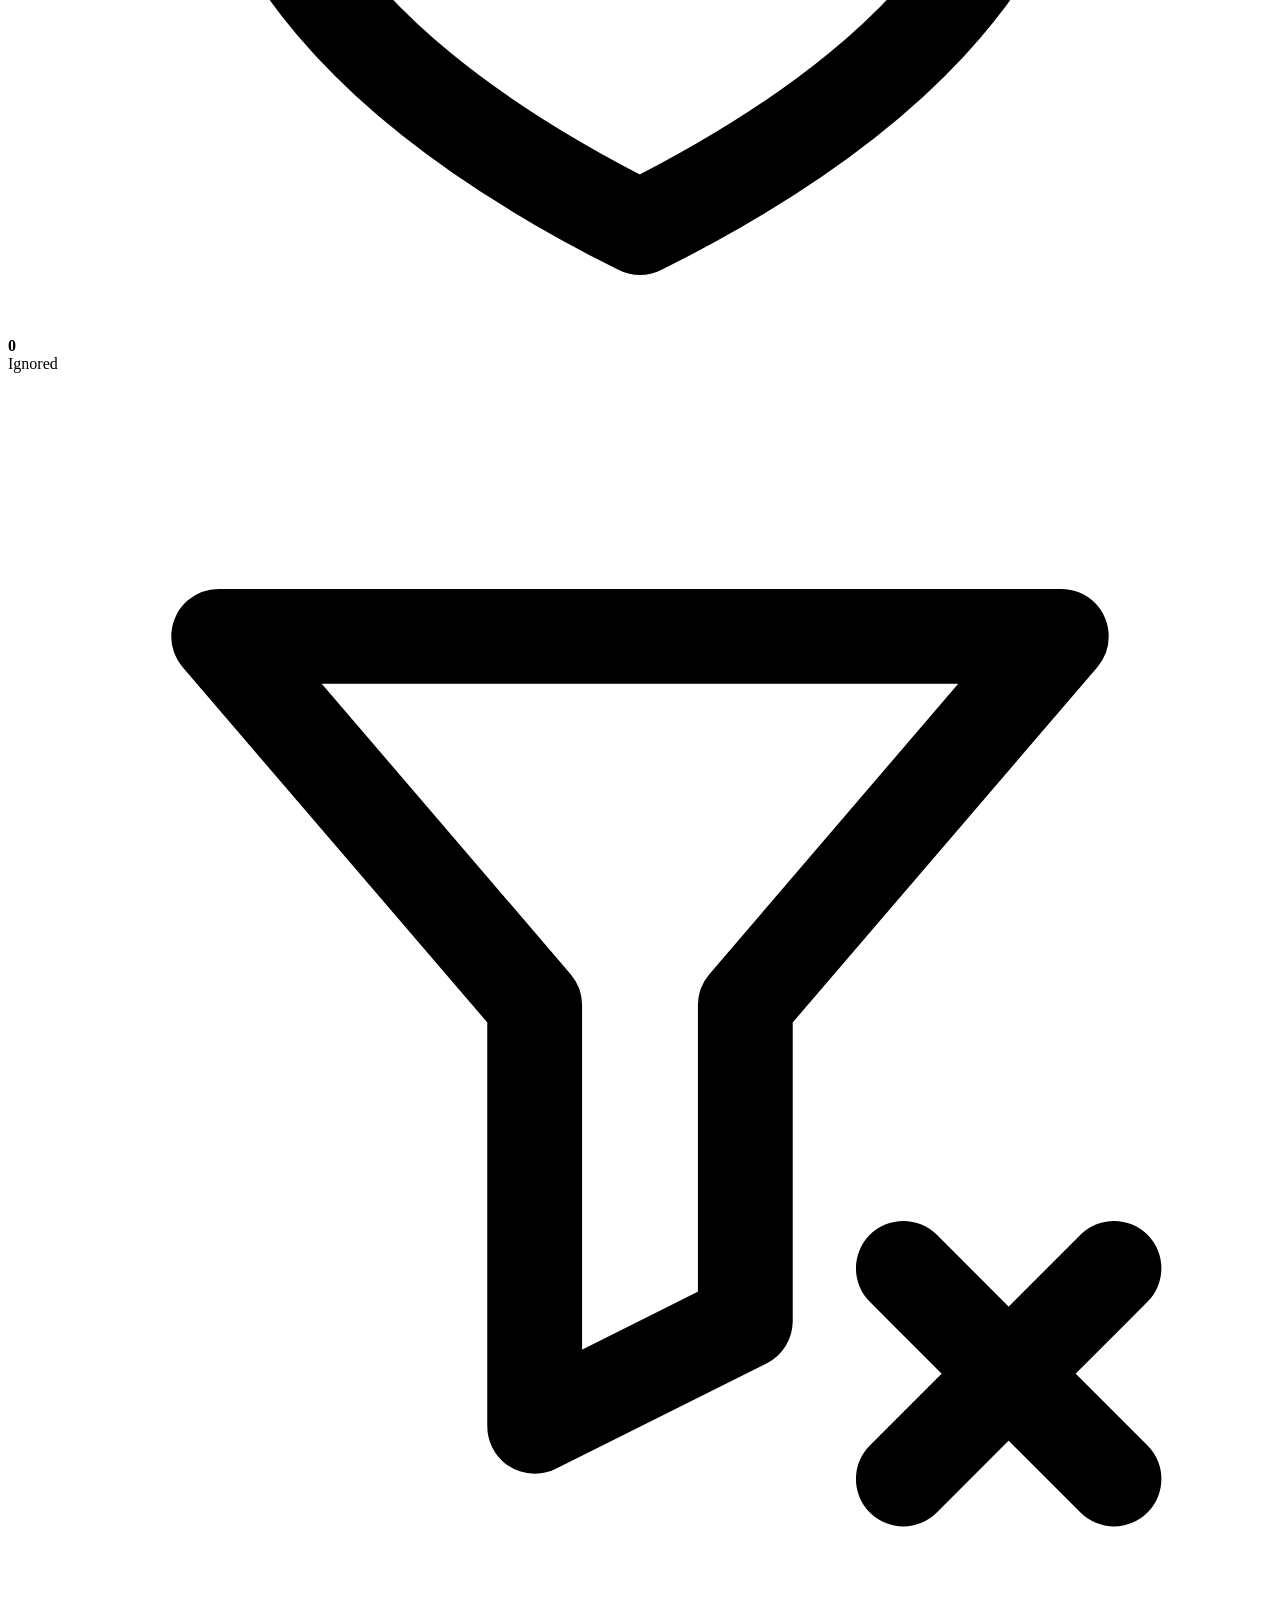
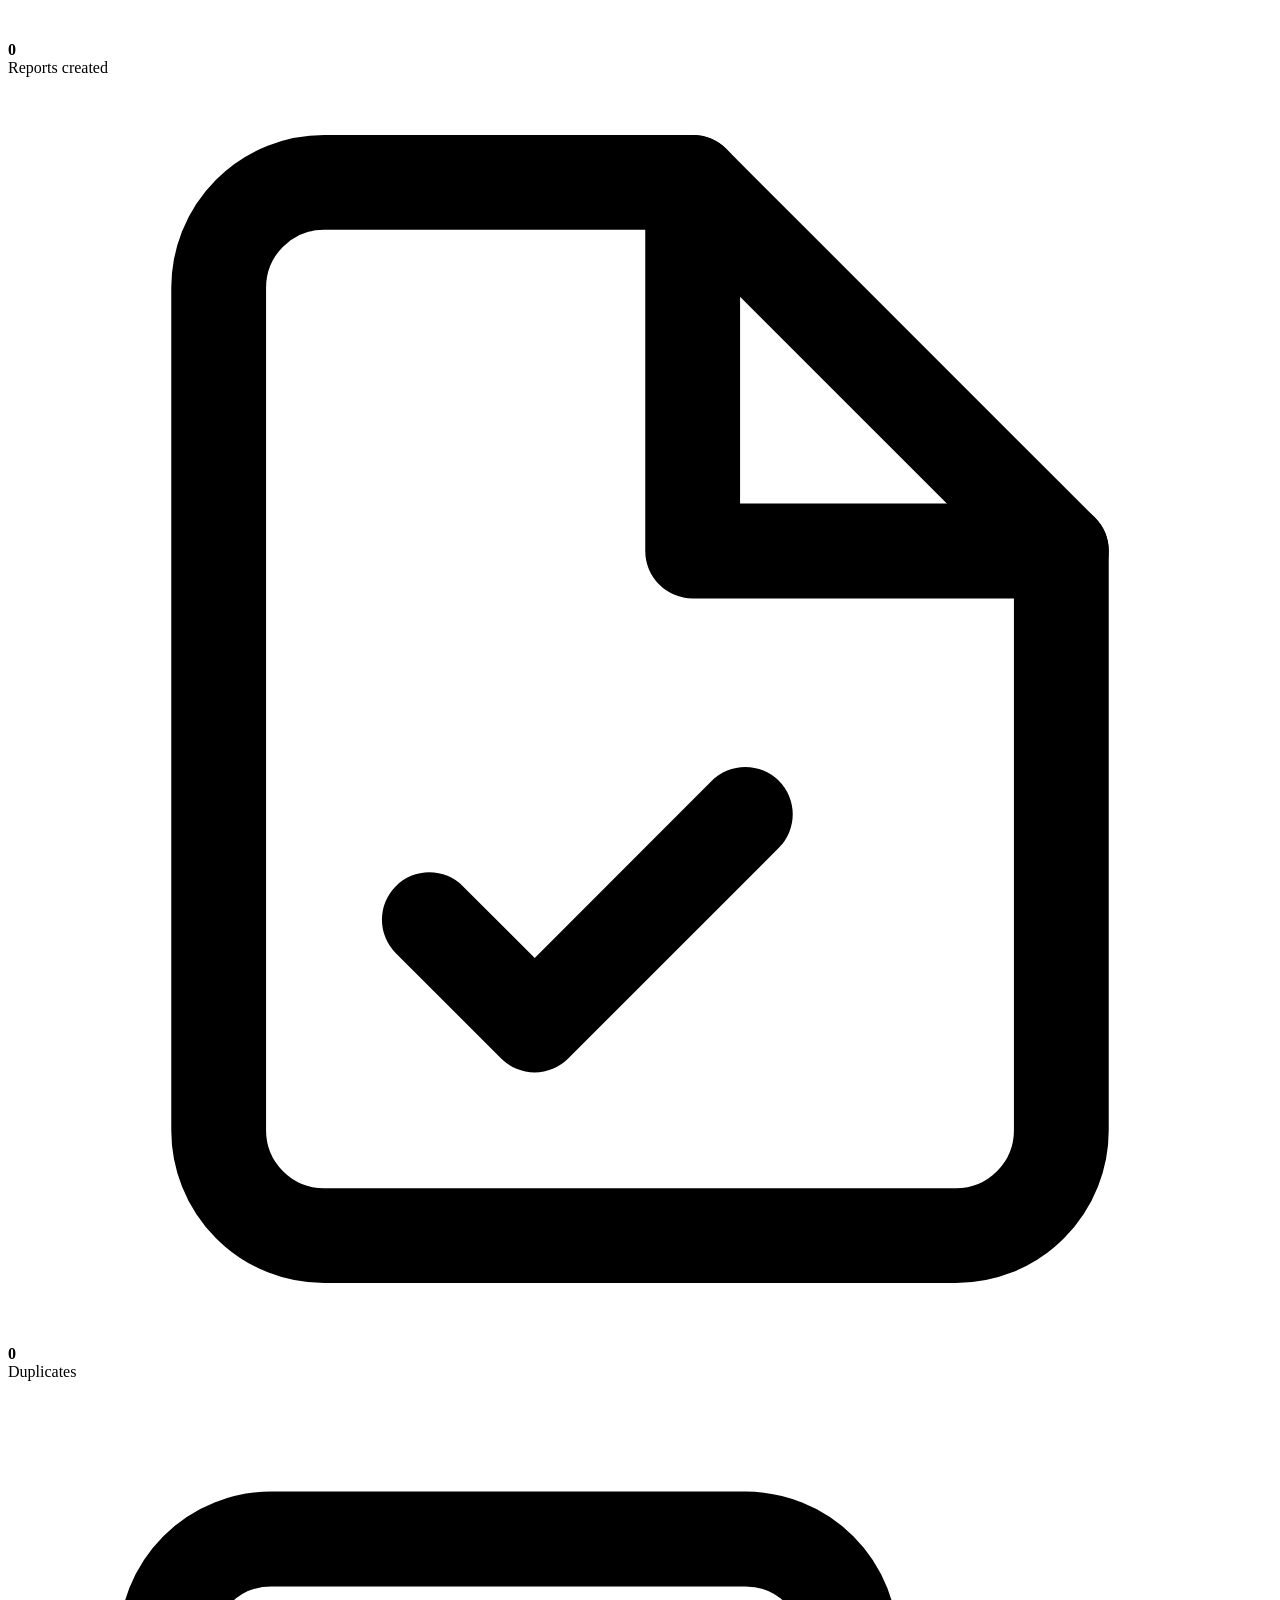
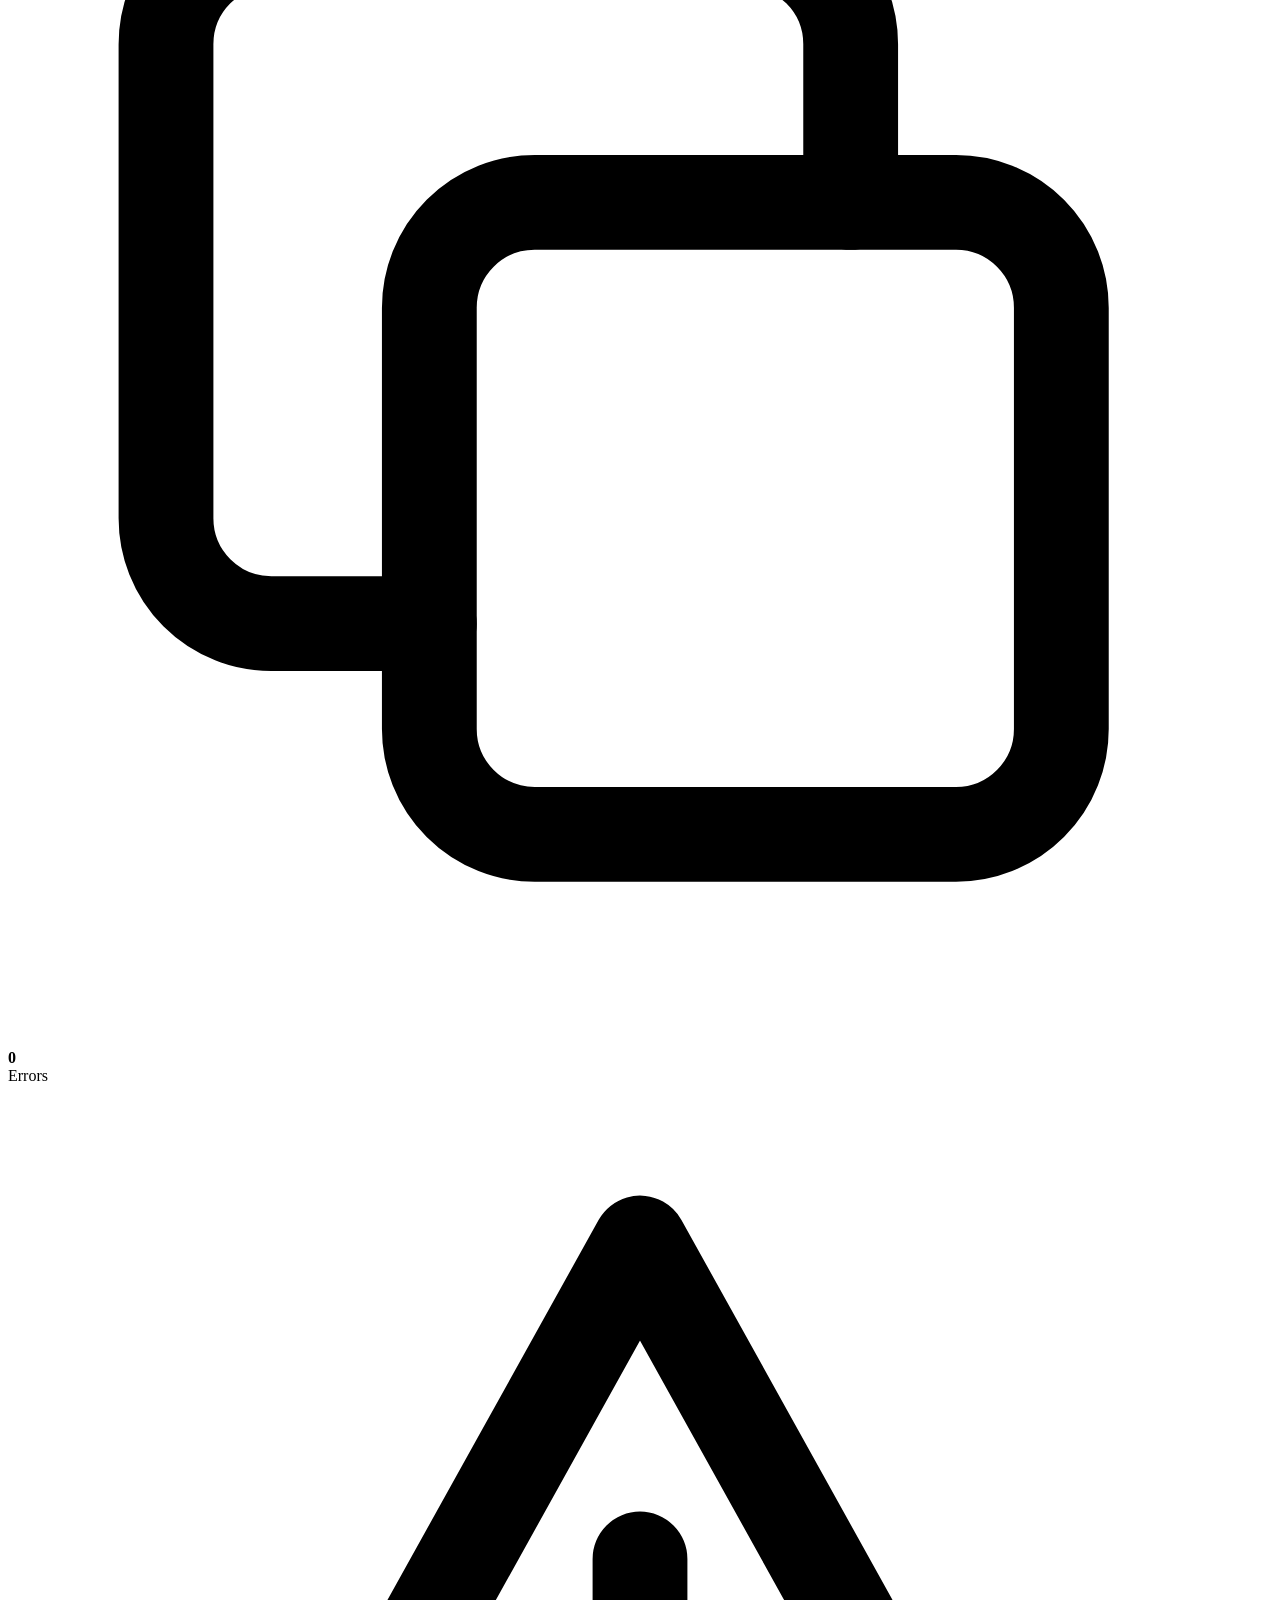
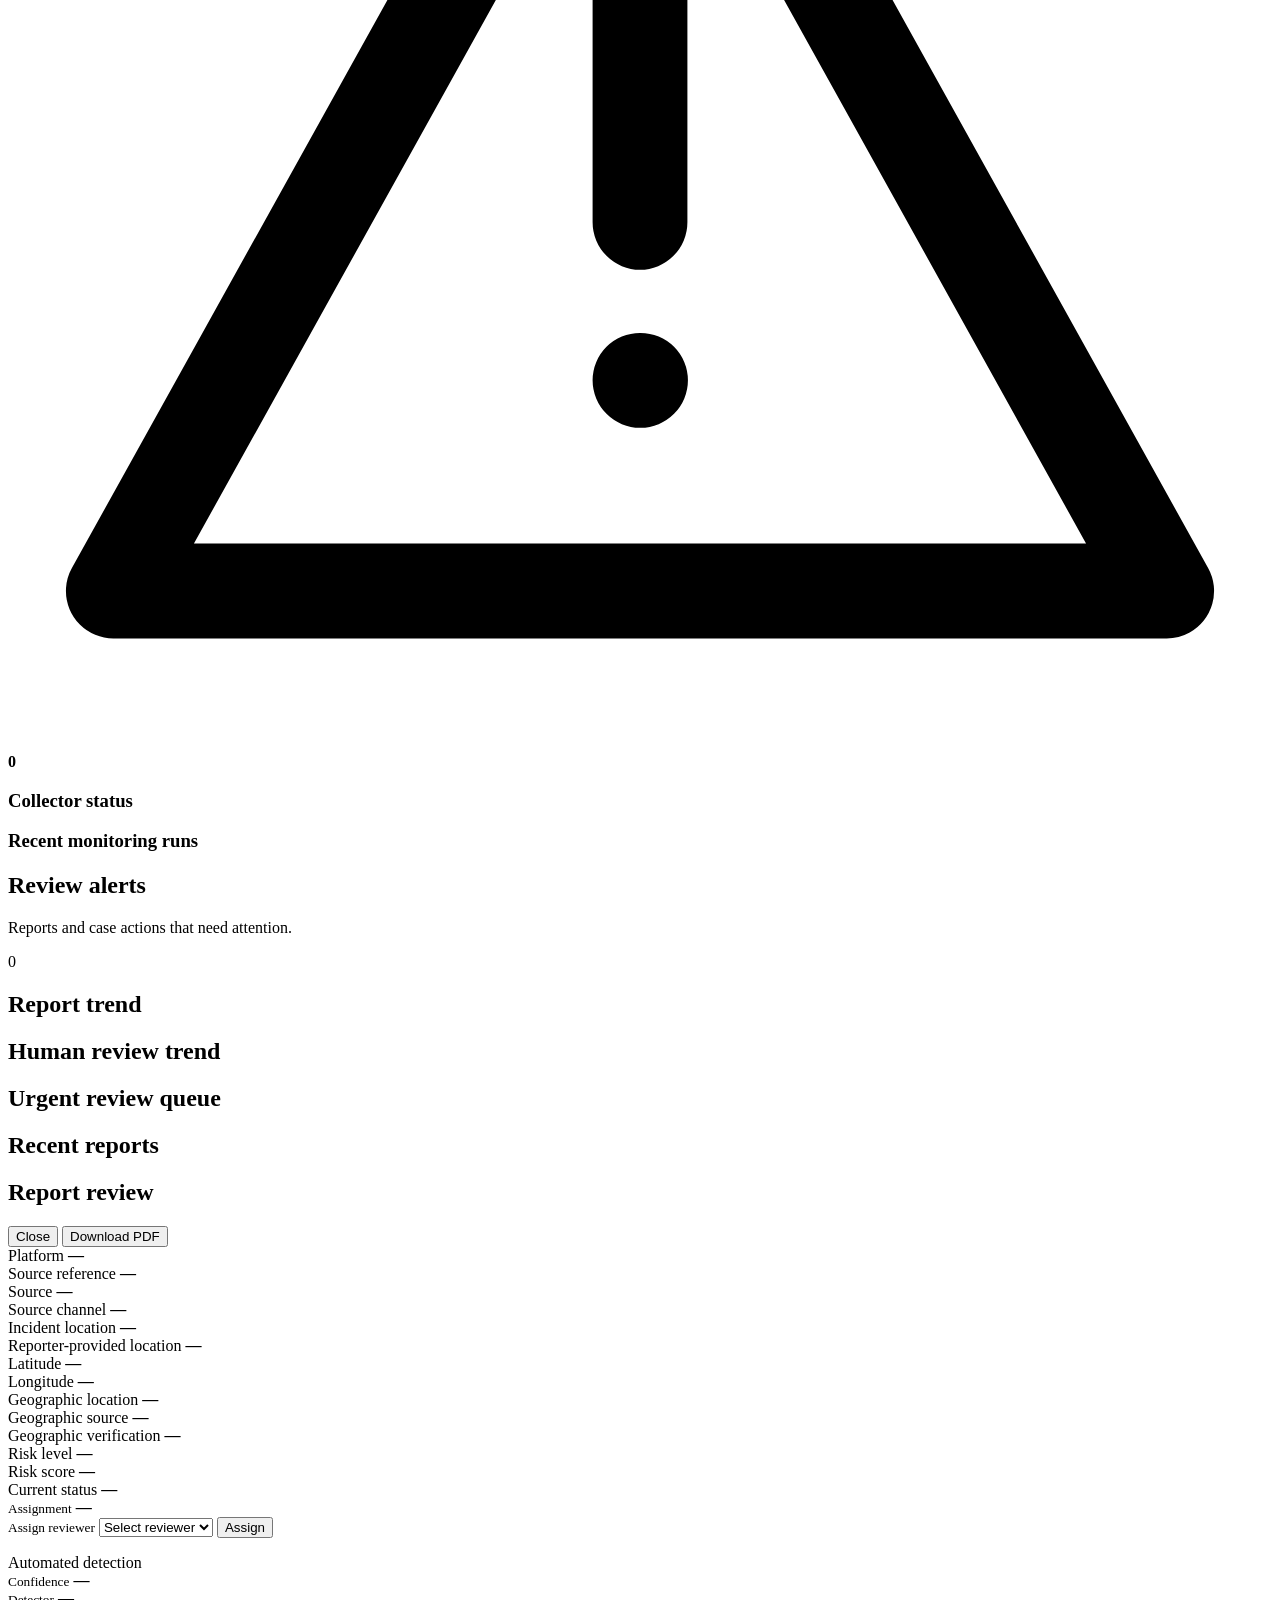
==== commit 790c12f9: "Improve monitoring dashboard layout and worker status indicators" ====
--- a/backend/app/static/admin/index.html
+++ b/backend/app/static/admin/index.html
@@ -83,15 +83,20 @@
                     alt="ChildSafe"
                     class="dashboard-logo"
                 >
-
-                <div class="topbar-welcome">
-                    <strong>Welcome</strong>
-                    <span>Digital Child Protection and Monitoring Center</span>
-                </div>
             </div>
 
 
             <div class="topbar-actions">
+
+                <div class="topbar-monitoring admin-only">
+                    <span>Monitoring enabled</span>
+                    <strong id="monitoring-enabled">—</strong>
+                </div>
+
+                <div class="topbar-monitoring admin-only">
+                    <span>Interval</span>
+                    <strong id="monitoring-interval">—</strong>
+                </div>
 
                 <div class="topbar-datetime">
                     <span id="topbar-date"></span>
@@ -292,21 +297,11 @@
 
 
                 <!-- ADMIN ONLY -->
-                <article class="monitoring-stat admin-only">
-                    <span>Monitoring enabled</span>
-                    <strong id="monitoring-enabled">
-                        —
-                    </strong>
-                </article>
+
 
 
                 <!-- ADMIN ONLY -->
-                <article class="monitoring-stat admin-only">
-                    <span>Interval</span>
-                    <strong id="monitoring-interval">
-                        —
-                    </strong>
-                </article>
+
 
             </section>
             <section class="panel">
@@ -388,8 +383,19 @@
                 </div>
                 <section id="monitoring-section" class="panel">
 
-                    <div class="panel-header">
-                        <h2>Automated monitoring</h2>
+                    <div class="panel-header monitoring-new-header">
+                        <div>
+                            <h2>Automated monitoring</h2>
+                            <p>Monitors public content for potential child exploitation and creates reports for review.</p>
+                        </div>
+
+                        <div class="monitoring-header-status">
+                            <span class="monitoring-status-dot"></span>
+                            <div>
+                                <strong>Worker status</strong>
+                                <small id="monitoring-worker-status">—</small>
+                            </div>
+                        </div>
                     </div>
 
 
@@ -398,43 +404,54 @@
 
                         <div class="monitoring-primary-grid">
 
-                            <article class="monitoring-primary-card worker-card">
-                                <span>Worker status</span>
-                                <strong id="monitoring-worker-status">—</strong>
-                            </article>
+
 
                             <article class="monitoring-primary-card">
                                 <span>Last run</span>
-                                <strong id="monitoring-last-run">—</strong>
+                                <span class="monitor-card-icon" aria-hidden="true"><svg viewBox="0 0 24 24" fill="none" stroke="currentColor" stroke-width="1.8" stroke-linecap="round" stroke-linejoin="round"><circle cx="12" cy="12" r="9"/><path d="M12 7v5l3 2"/></svg></span><strong id="monitoring-last-run">—</strong>
                             </article>
 
                             <article class="monitoring-primary-card">
                                 <span>Status</span>
-                                <strong id="monitoring-status">—</strong>
+                                <span class="monitor-card-icon" aria-hidden="true"><svg viewBox="0 0 24 24" fill="none" stroke="currentColor" stroke-width="1.8" stroke-linecap="round" stroke-linejoin="round"><path d="M3 12h4l3-7 4 14 3-7h4"/></svg></span><strong id="monitoring-status">—</strong>
                             </article>
 
                             <article class="monitoring-primary-card">
                                 <span>Platform</span>
-                                <strong id="monitoring-platform">—</strong>
+                                <span class="monitor-card-icon" aria-hidden="true"><svg viewBox="0 0 24 24" fill="none" stroke="currentColor" stroke-width="1.8" stroke-linecap="round" stroke-linejoin="round"><rect x="3" y="3" width="18" height="18" rx="5"/><circle cx="12" cy="12" r="4"/><path d="M17.5 6.5h.01"/></svg></span><strong id="monitoring-platform">—</strong>
                             </article>
 
-                        </div>
+
+<article class="monitoring-primary-card monitoring-time-card">
+    <span>Last heartbeat</span>
+    <span class="monitor-card-icon" aria-hidden="true">
+        <svg viewBox="0 0 24 24" fill="none"
+             stroke="currentColor" stroke-width="1.8"
+             stroke-linecap="round" stroke-linejoin="round">
+            <path d="M3 12h4l3-7 4 14 3-7h4"/>
+        </svg>
+    </span>
+    <strong id="monitoring-worker-heartbeat">—</strong>
+</article>
+
+<article class="monitoring-primary-card monitoring-time-card">
+    <span>Worker started</span>
+    <span class="monitor-card-icon" aria-hidden="true">
+        <svg viewBox="0 0 24 24" fill="none"
+             stroke="currentColor" stroke-width="1.8"
+             stroke-linecap="round" stroke-linejoin="round">
+            <circle cx="12" cy="12" r="9"/>
+            <path d="M12 7v5l3 2"/>
+        </svg>
+    </span>
+    <strong id="monitoring-worker-started">—</strong>
+</article>
+
+</div>
 
 
                         <!-- TEMPOS DO WORKER -->
-                        <div class="monitoring-time-row">
-
-                            <div>
-                                <span>Last heartbeat</span>
-                                <strong id="monitoring-worker-heartbeat">—</strong>
-                            </div>
-
-                            <div>
-                                <span>Worker started</span>
-                                <strong id="monitoring-worker-started">—</strong>
-                            </div>
-
-                        </div>
+
 
 
                         <!-- RESUMO DO ÚLTIMO RUN -->
@@ -446,32 +463,32 @@
 
                                 <div>
                                     <span>Candidates</span>
-                                    <strong id="monitoring-candidates">0</strong>
+                                    <span class="monitor-card-icon" aria-hidden="true"><svg viewBox="0 0 24 24" fill="none" stroke="currentColor" stroke-width="1.8" stroke-linecap="round" stroke-linejoin="round"><circle cx="11" cy="11" r="7"/><path d="m16 16 5 5"/></svg></span><strong id="monitoring-candidates">0</strong>
                                 </div>
 
                                 <div>
                                     <span>Relevant</span>
-                                    <strong id="monitoring-relevant">0</strong>
+                                    <span class="monitor-card-icon" aria-hidden="true"><svg viewBox="0 0 24 24" fill="none" stroke="currentColor" stroke-width="1.8" stroke-linecap="round" stroke-linejoin="round"><path d="M12 2 20 6v6c0 5-4 8-8 10-4-2-8-5-8-10V6z"/><path d="m9 12 2 2 4-4"/></svg></span><strong id="monitoring-relevant">0</strong>
                                 </div>
 
                                 <div>
                                     <span>Ignored</span>
-                                    <strong id="monitoring-ignored">0</strong>
+                                    <span class="monitor-card-icon" aria-hidden="true"><svg viewBox="0 0 24 24" fill="none" stroke="currentColor" stroke-width="1.8" stroke-linecap="round" stroke-linejoin="round"><path d="M4 5h16l-6 7v6l-4 2v-8z"/><path d="m17 17 4 4m0-4-4 4"/></svg></span><strong id="monitoring-ignored">0</strong>
                                 </div>
 
                                 <div>
                                     <span>Reports created</span>
-                                    <strong id="monitoring-created">0</strong>
+                                    <span class="monitor-card-icon" aria-hidden="true"><svg viewBox="0 0 24 24" fill="none" stroke="currentColor" stroke-width="1.8" stroke-linecap="round" stroke-linejoin="round"><path d="M13 2H6a2 2 0 0 0-2 2v16a2 2 0 0 0 2 2h12a2 2 0 0 0 2-2V9z"/><path d="M13 2v7h7m-12 7 2 2 4-4"/></svg></span><strong id="monitoring-created">0</strong>
                                 </div>
 
                                 <div>
                                     <span>Duplicates</span>
-                                    <strong id="monitoring-duplicates">0</strong>
+                                    <span class="monitor-card-icon" aria-hidden="true"><svg viewBox="0 0 24 24" fill="none" stroke="currentColor" stroke-width="1.8" stroke-linecap="round" stroke-linejoin="round"><rect x="8" y="8" width="12" height="12" rx="2"/><path d="M16 8V5a2 2 0 0 0-2-2H5a2 2 0 0 0-2 2v9a2 2 0 0 0 2 2h3"/></svg></span><strong id="monitoring-duplicates">0</strong>
                                 </div>
 
                                 <div>
                                     <span>Errors</span>
-                                    <strong id="monitoring-errors">0</strong>
+                                    <span class="monitor-card-icon" aria-hidden="true"><svg viewBox="0 0 24 24" fill="none" stroke="currentColor" stroke-width="1.8" stroke-linecap="round" stroke-linejoin="round"><path d="m12 3 10 18H2z"/><path d="M12 9v5m0 3h.01"/></svg></span><strong id="monitoring-errors">0</strong>
                                 </div>
 
                             </div>
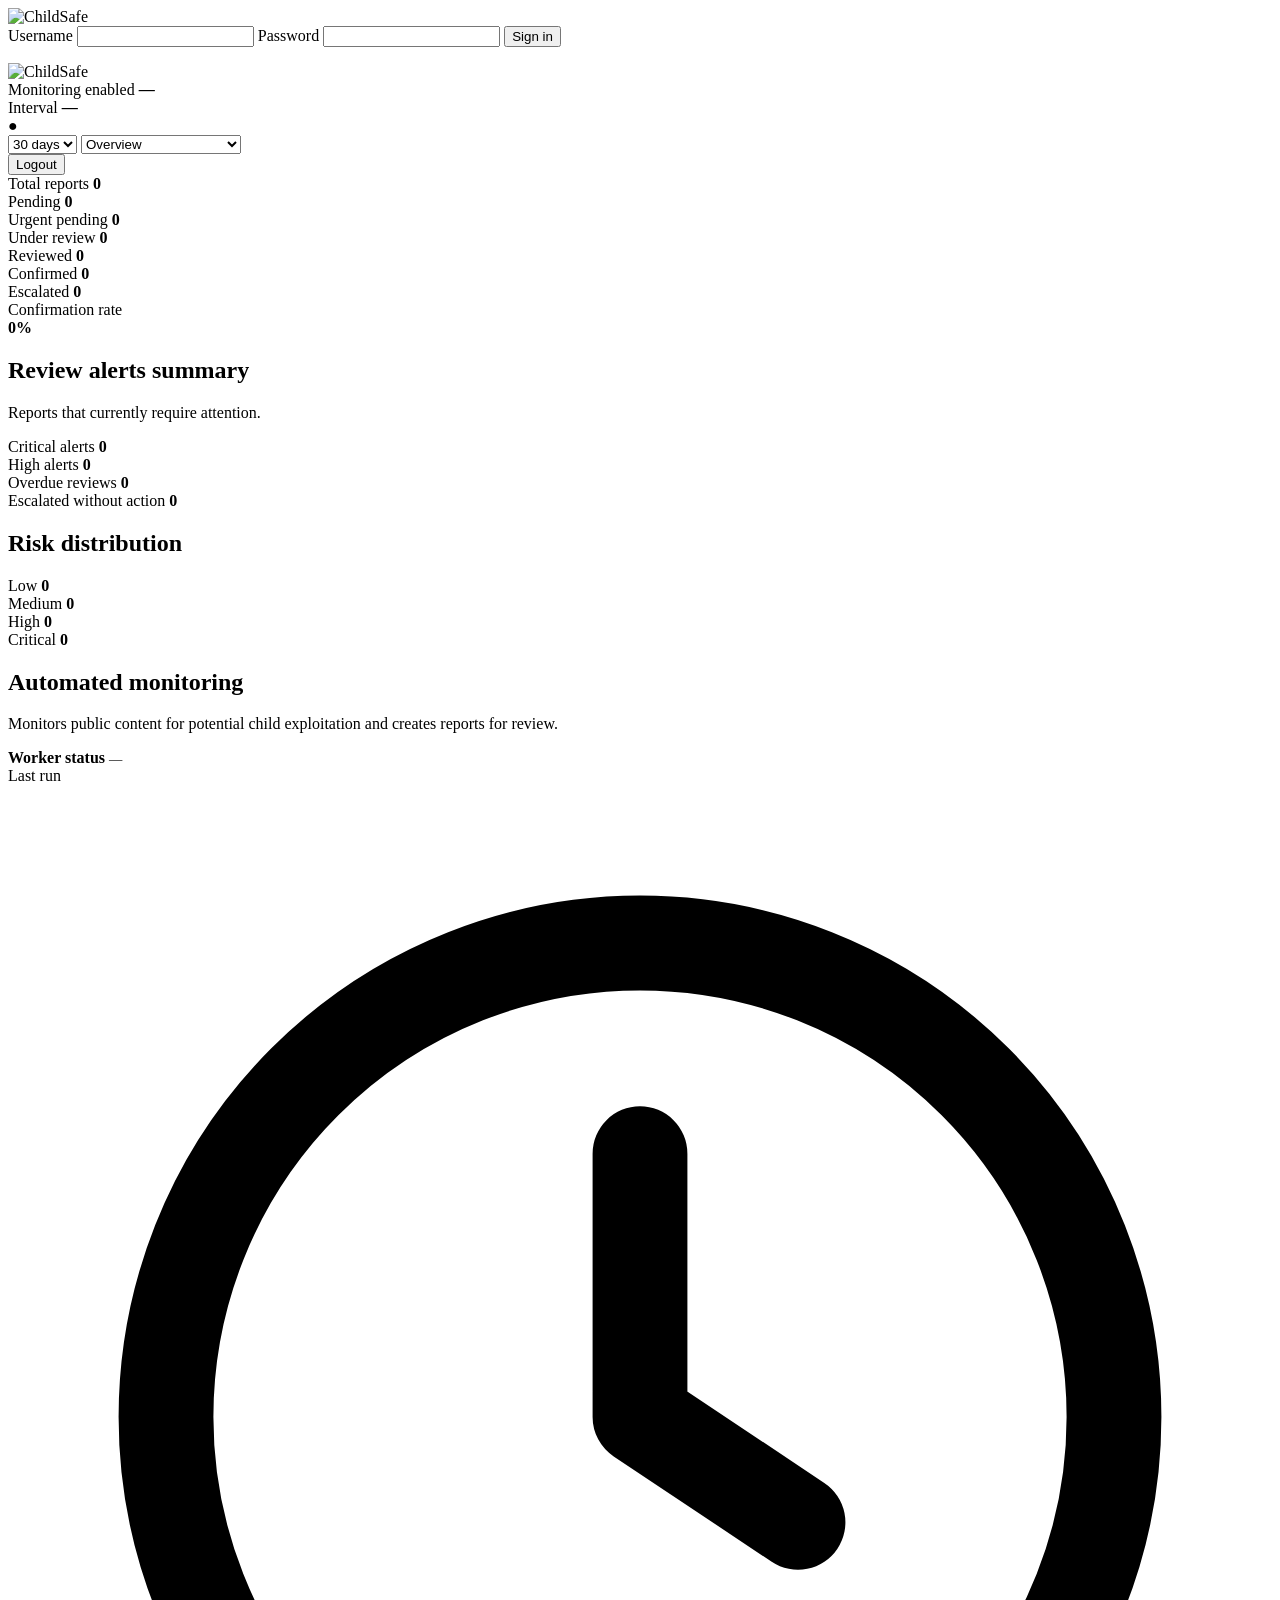
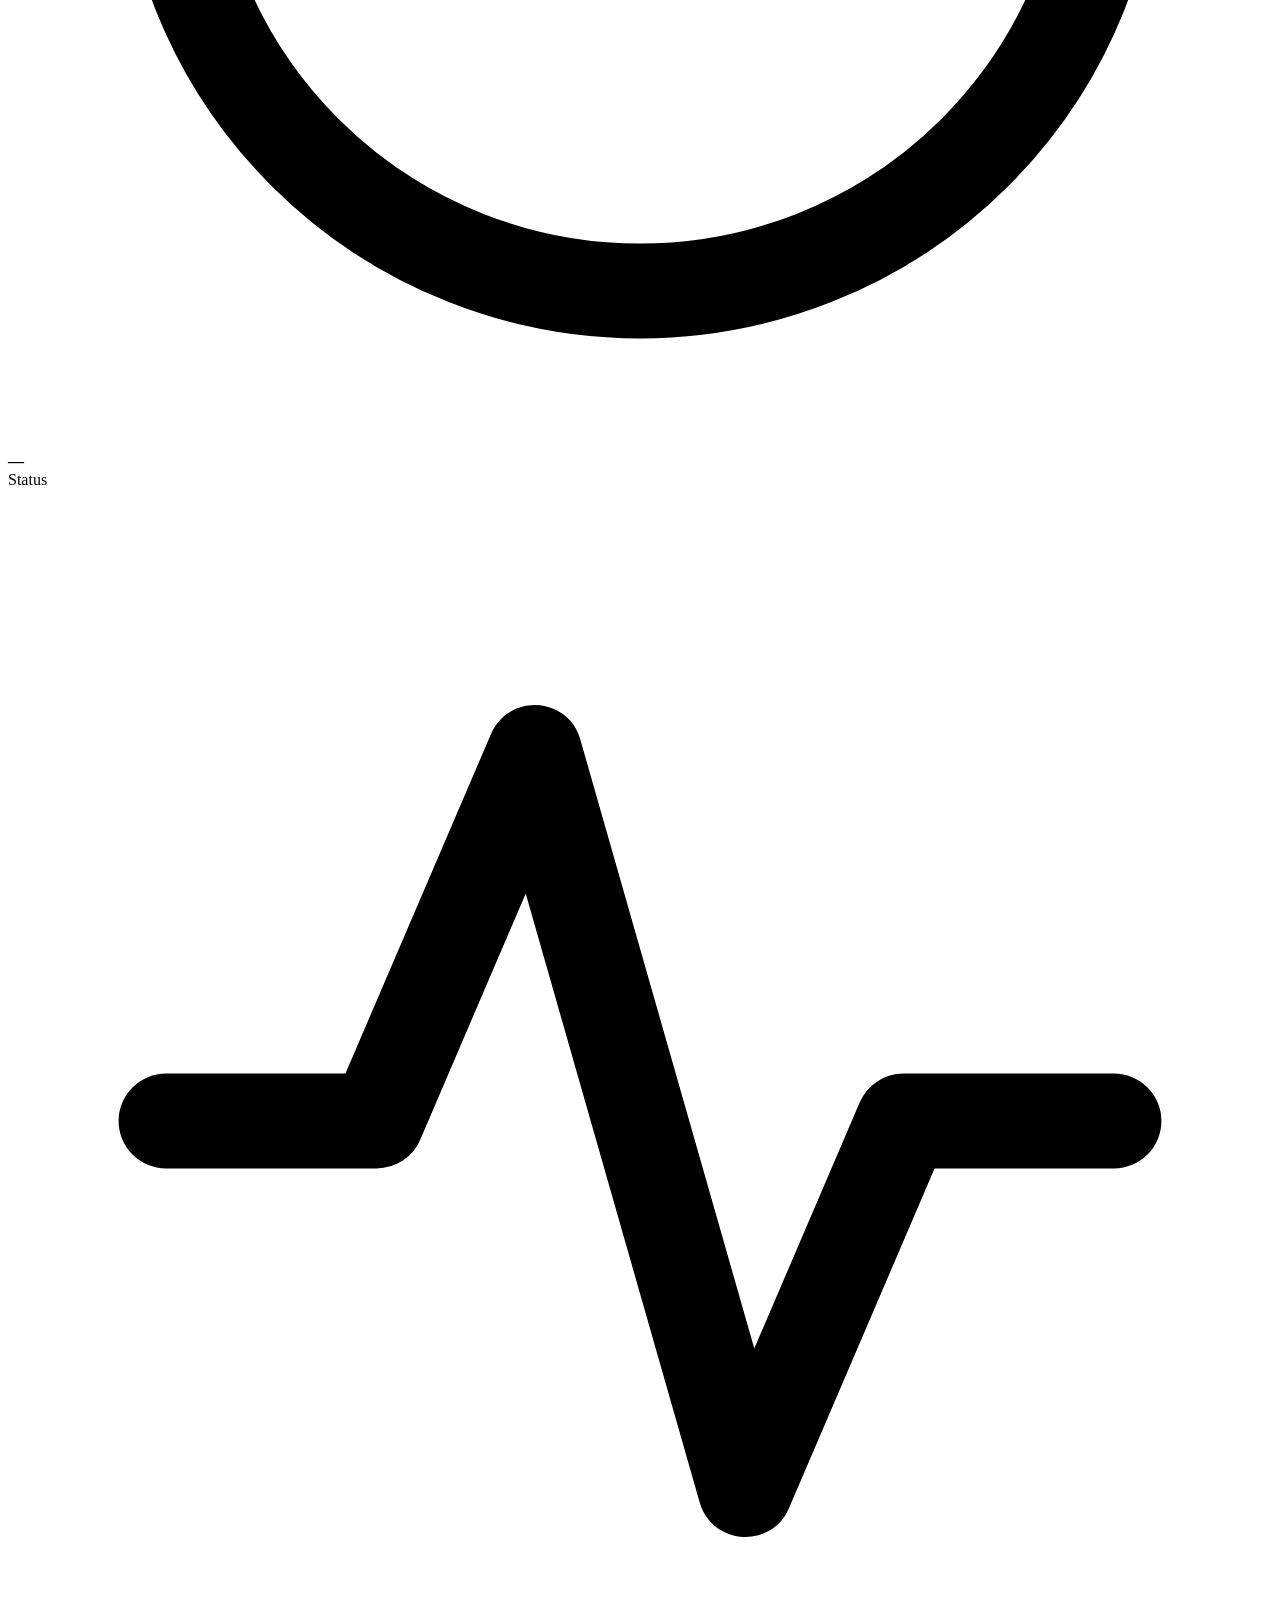
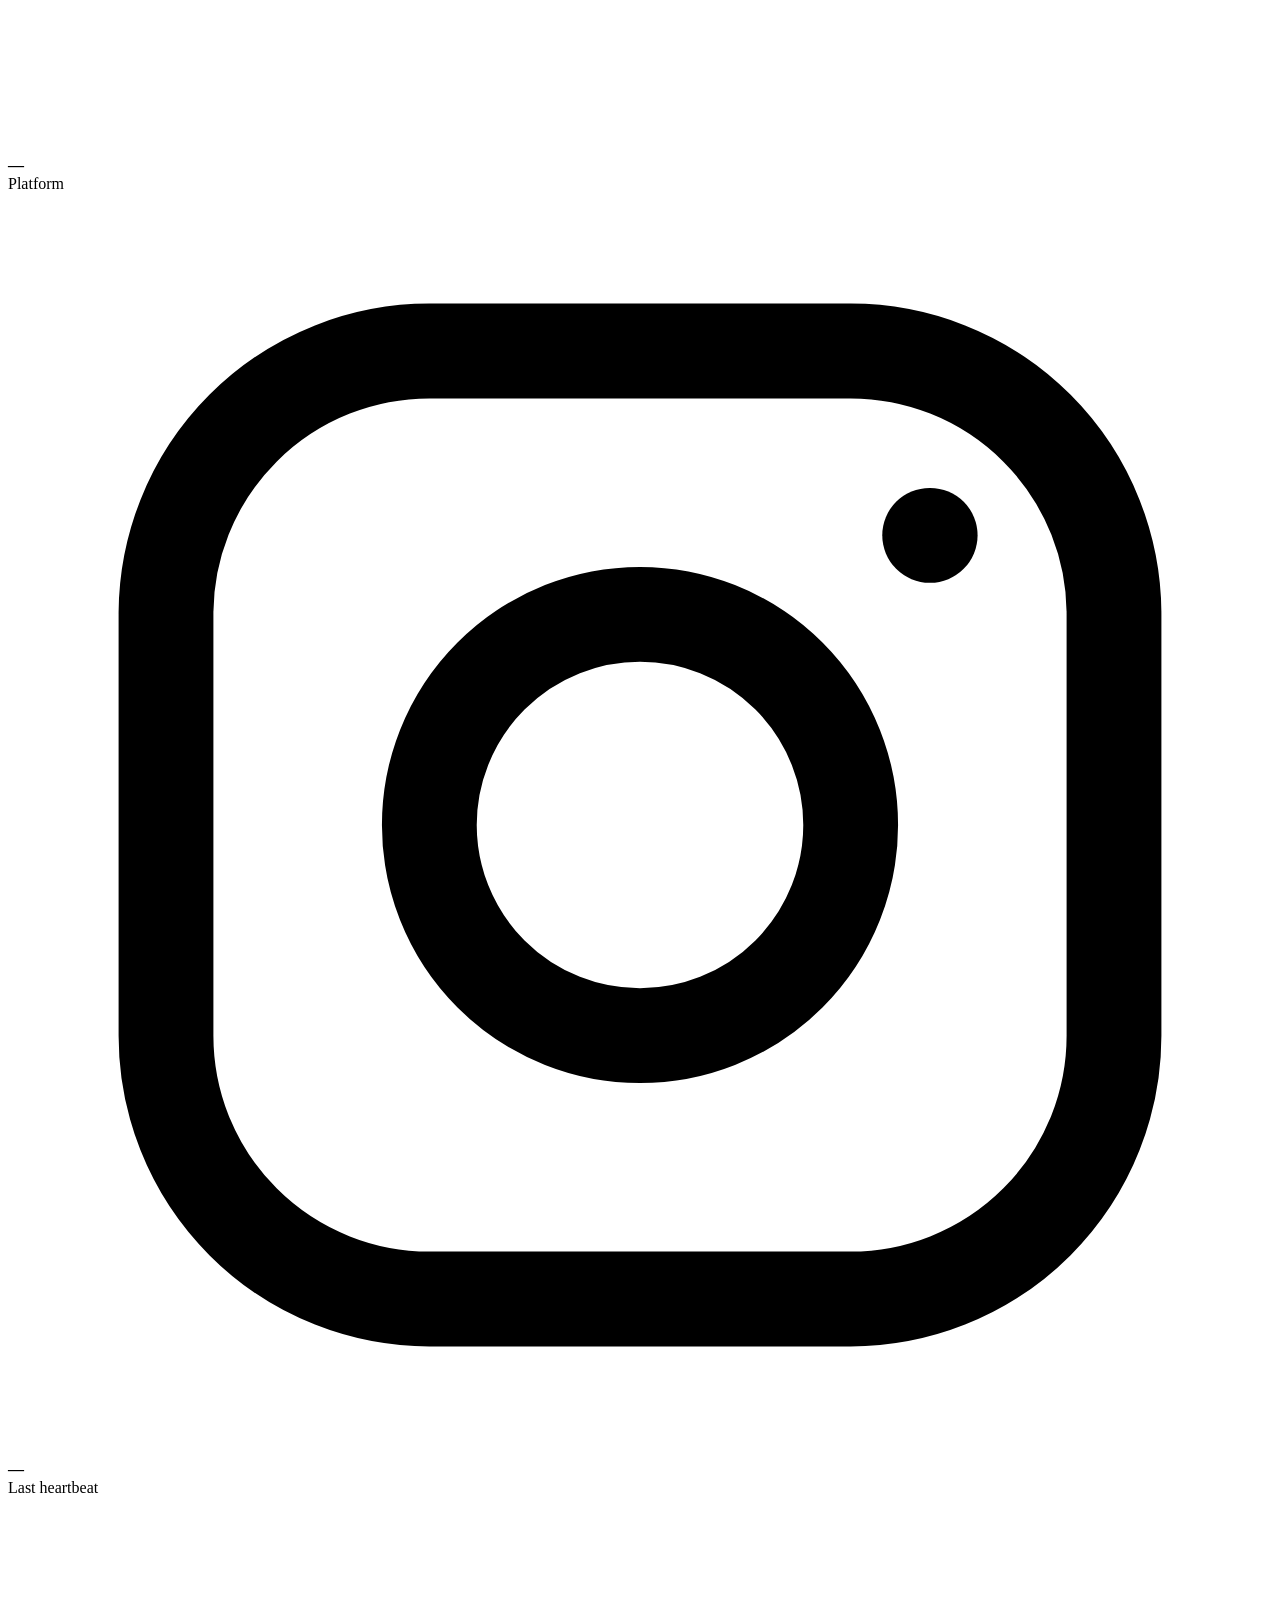
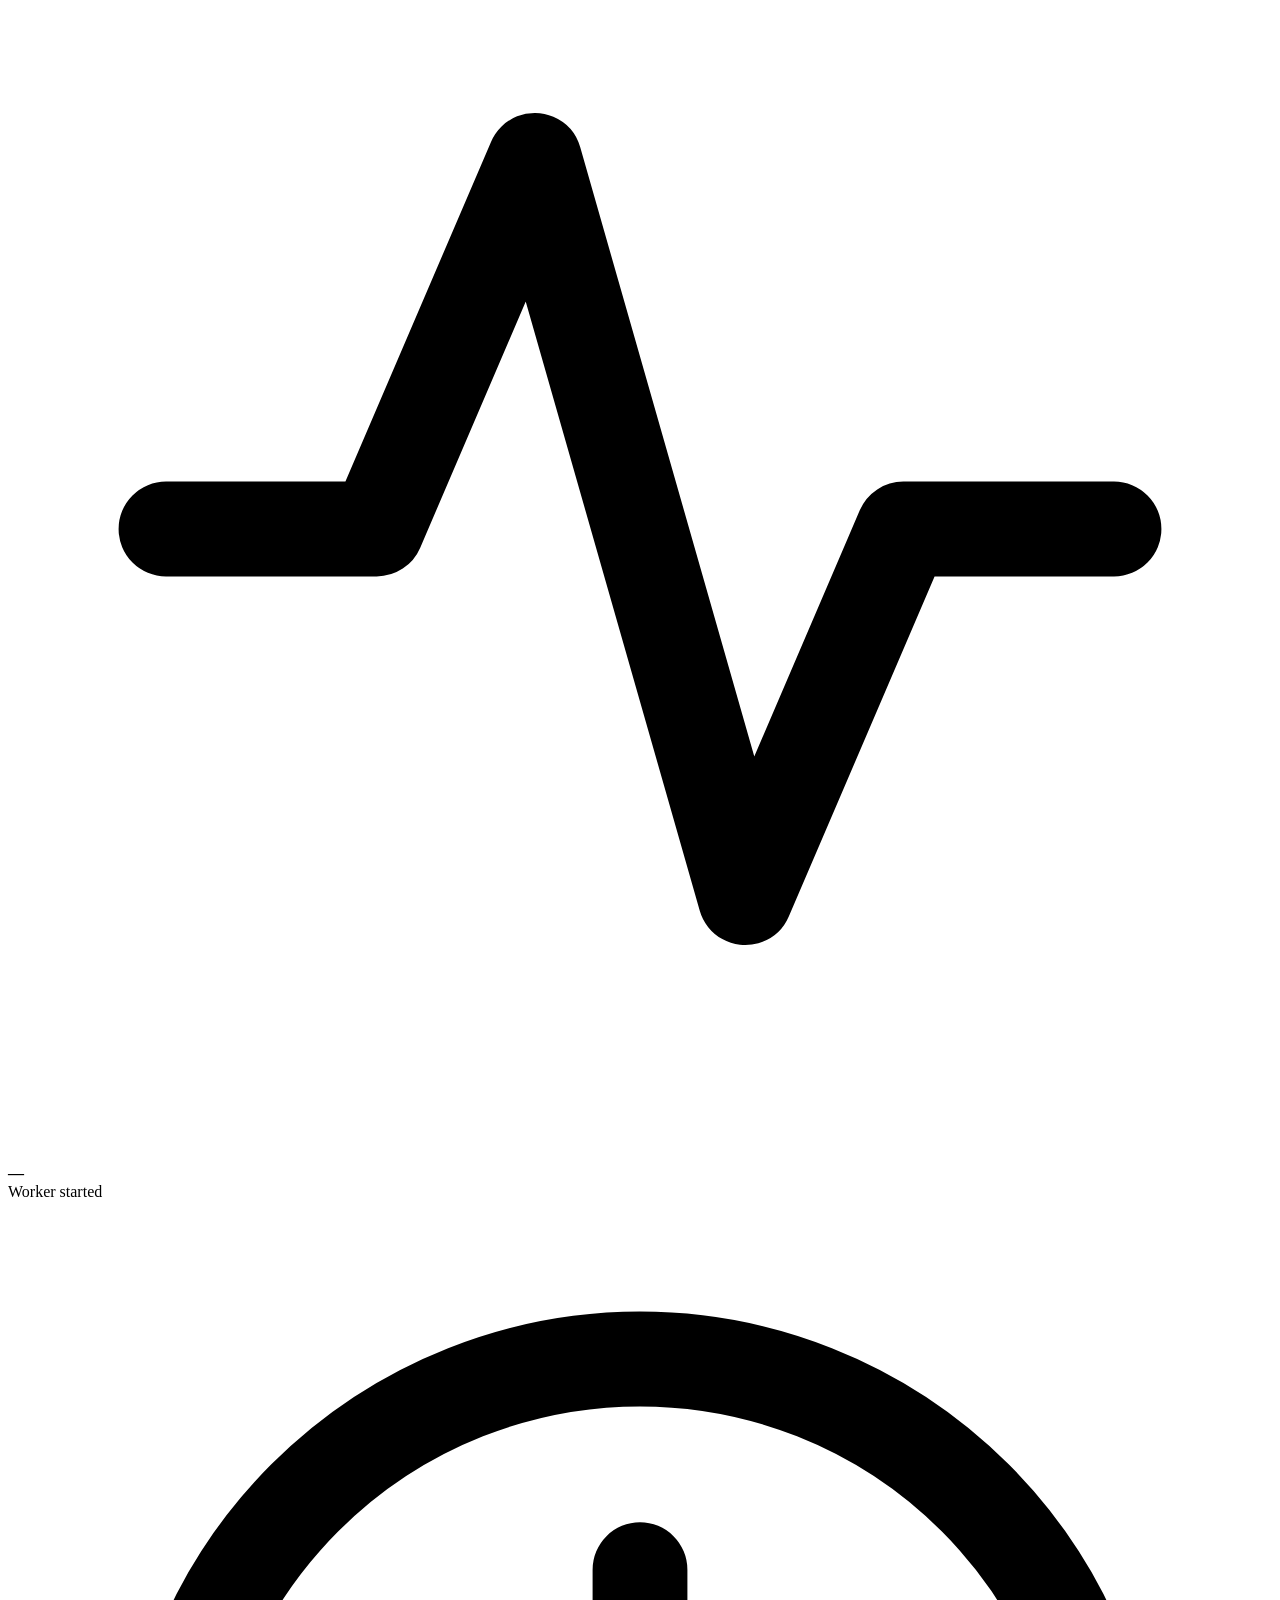
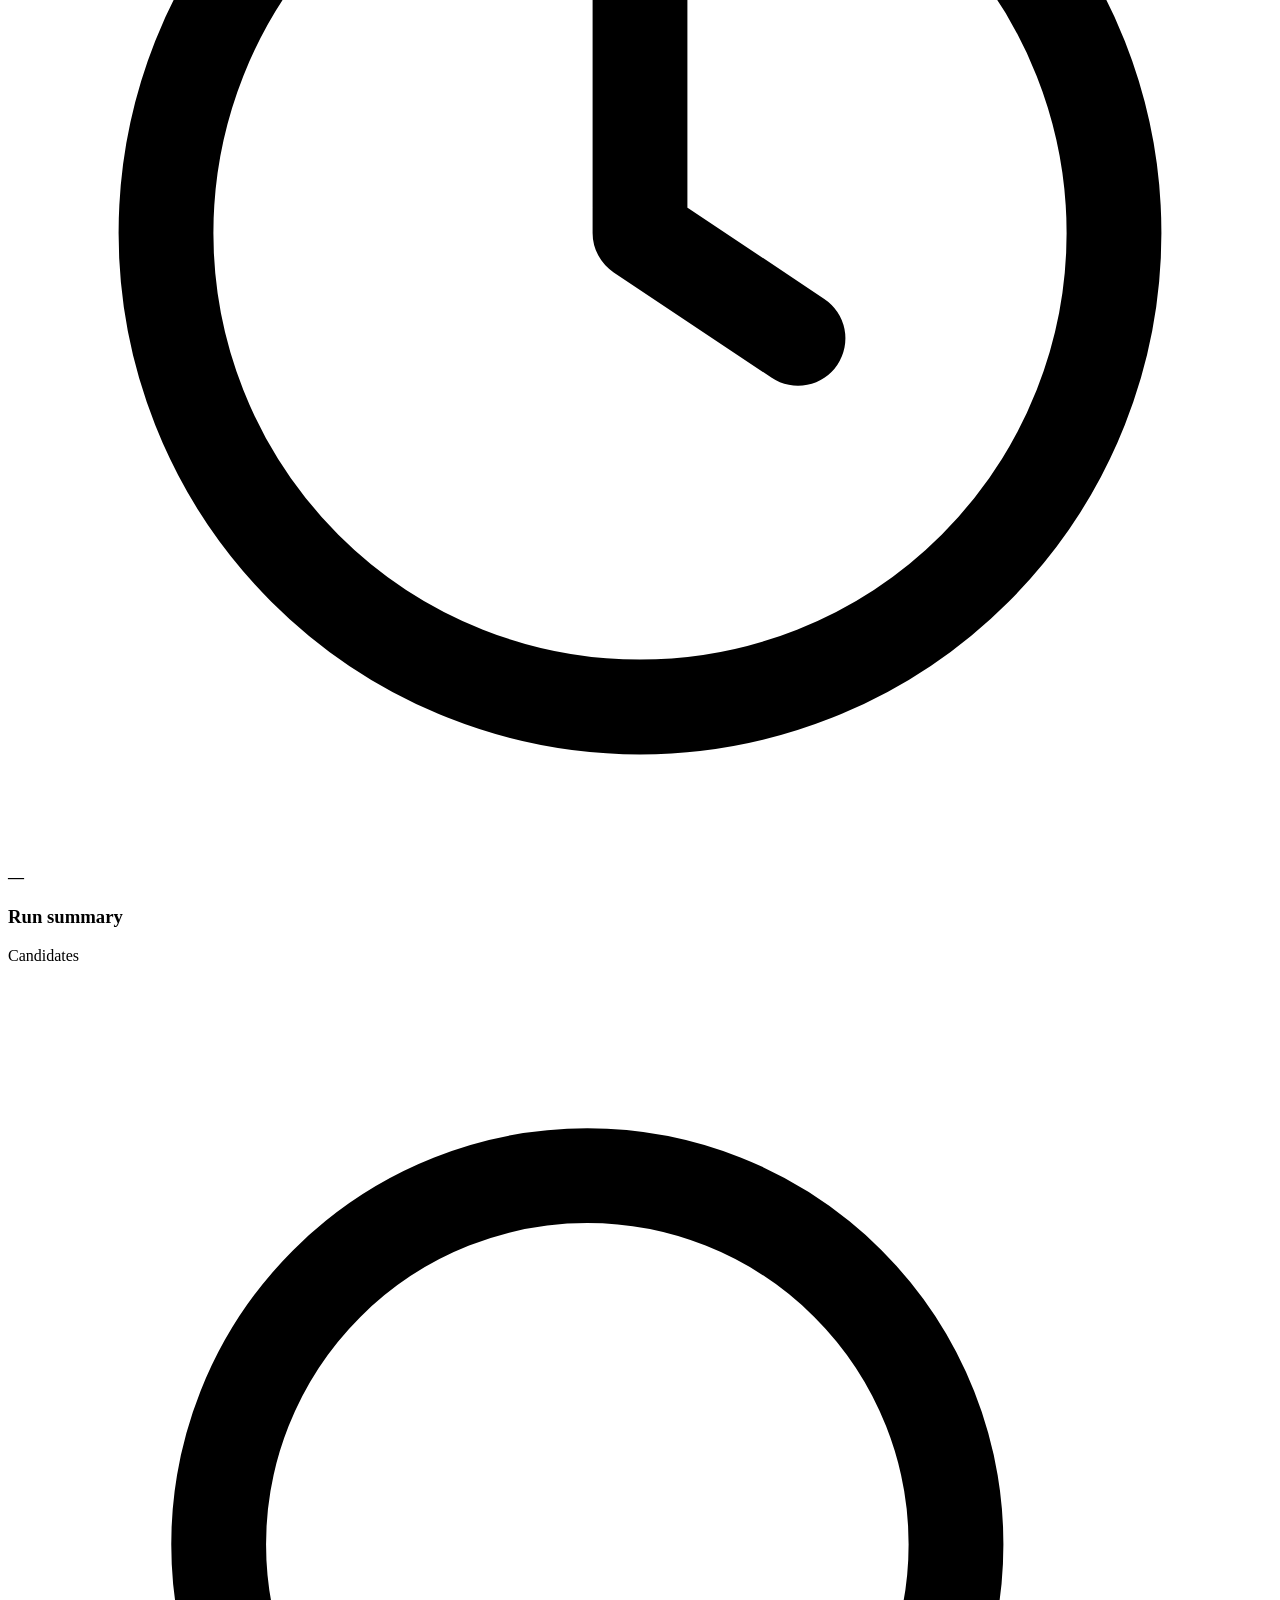
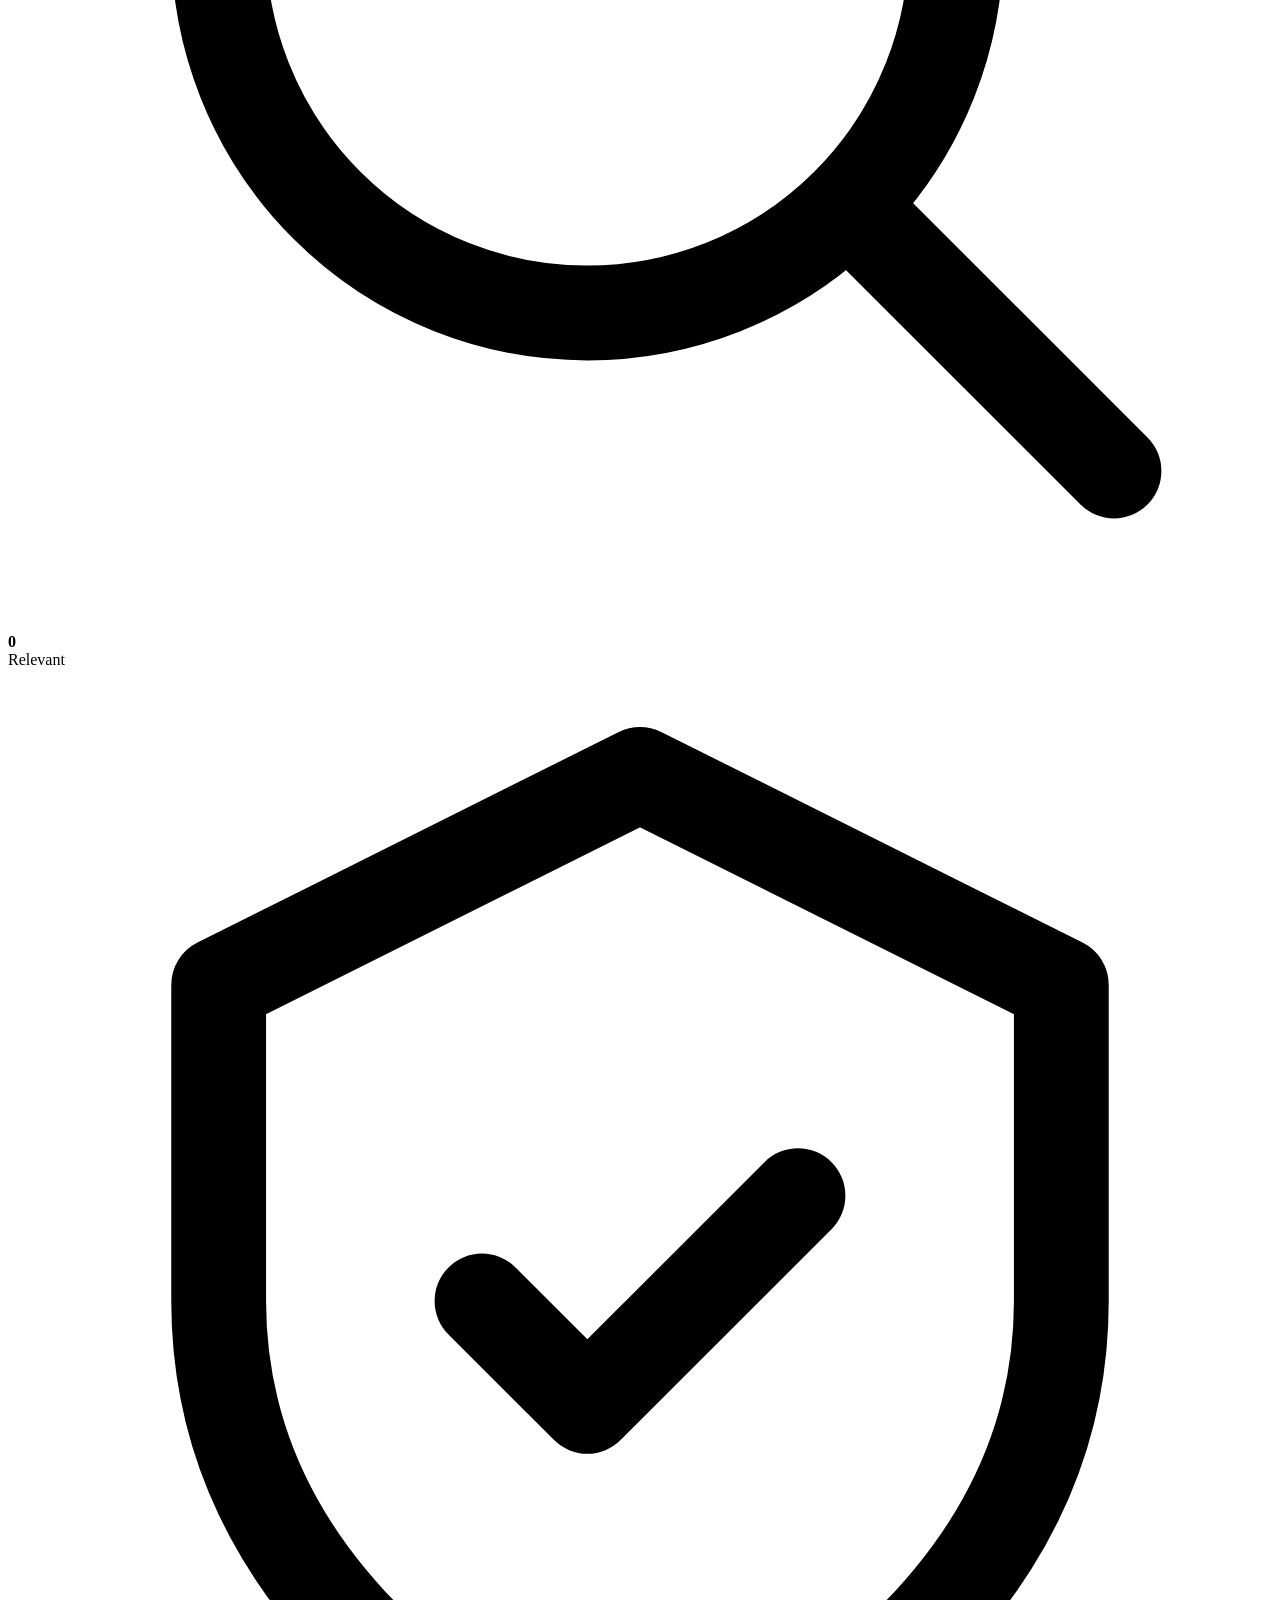
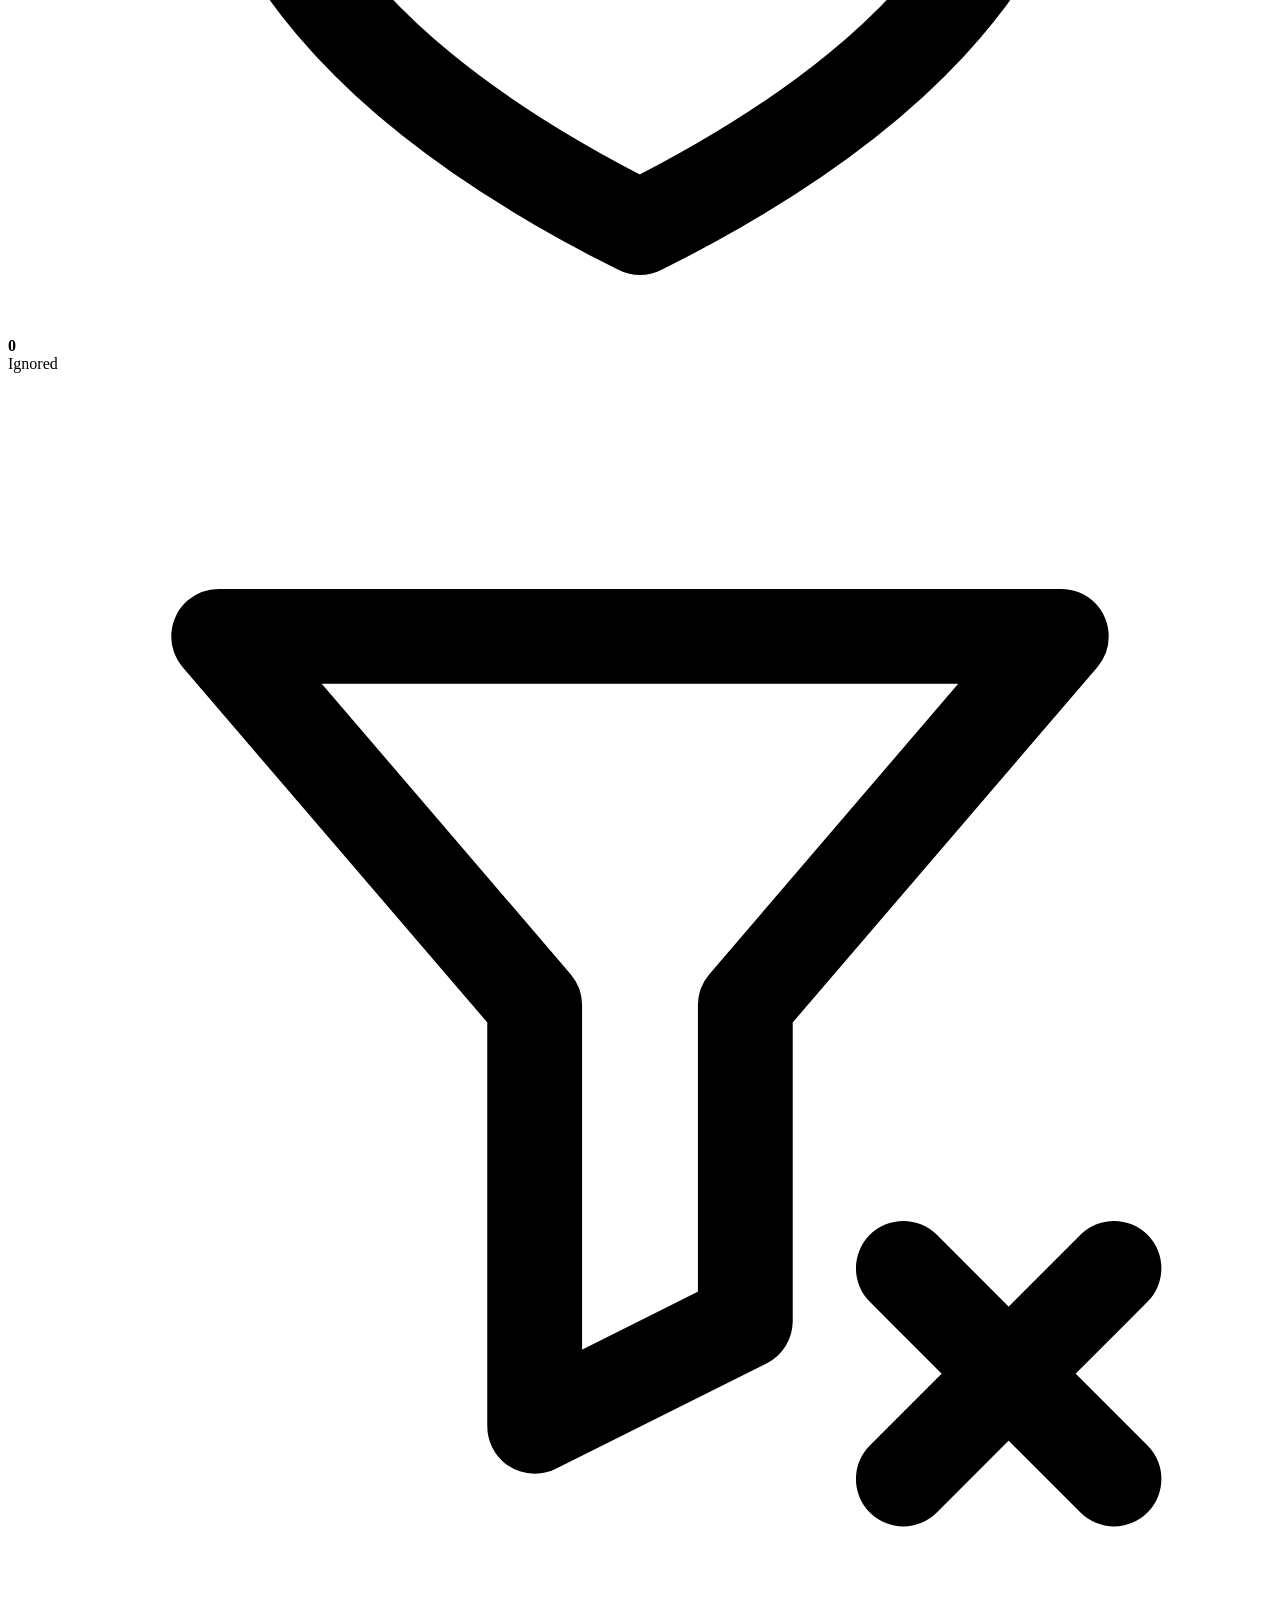
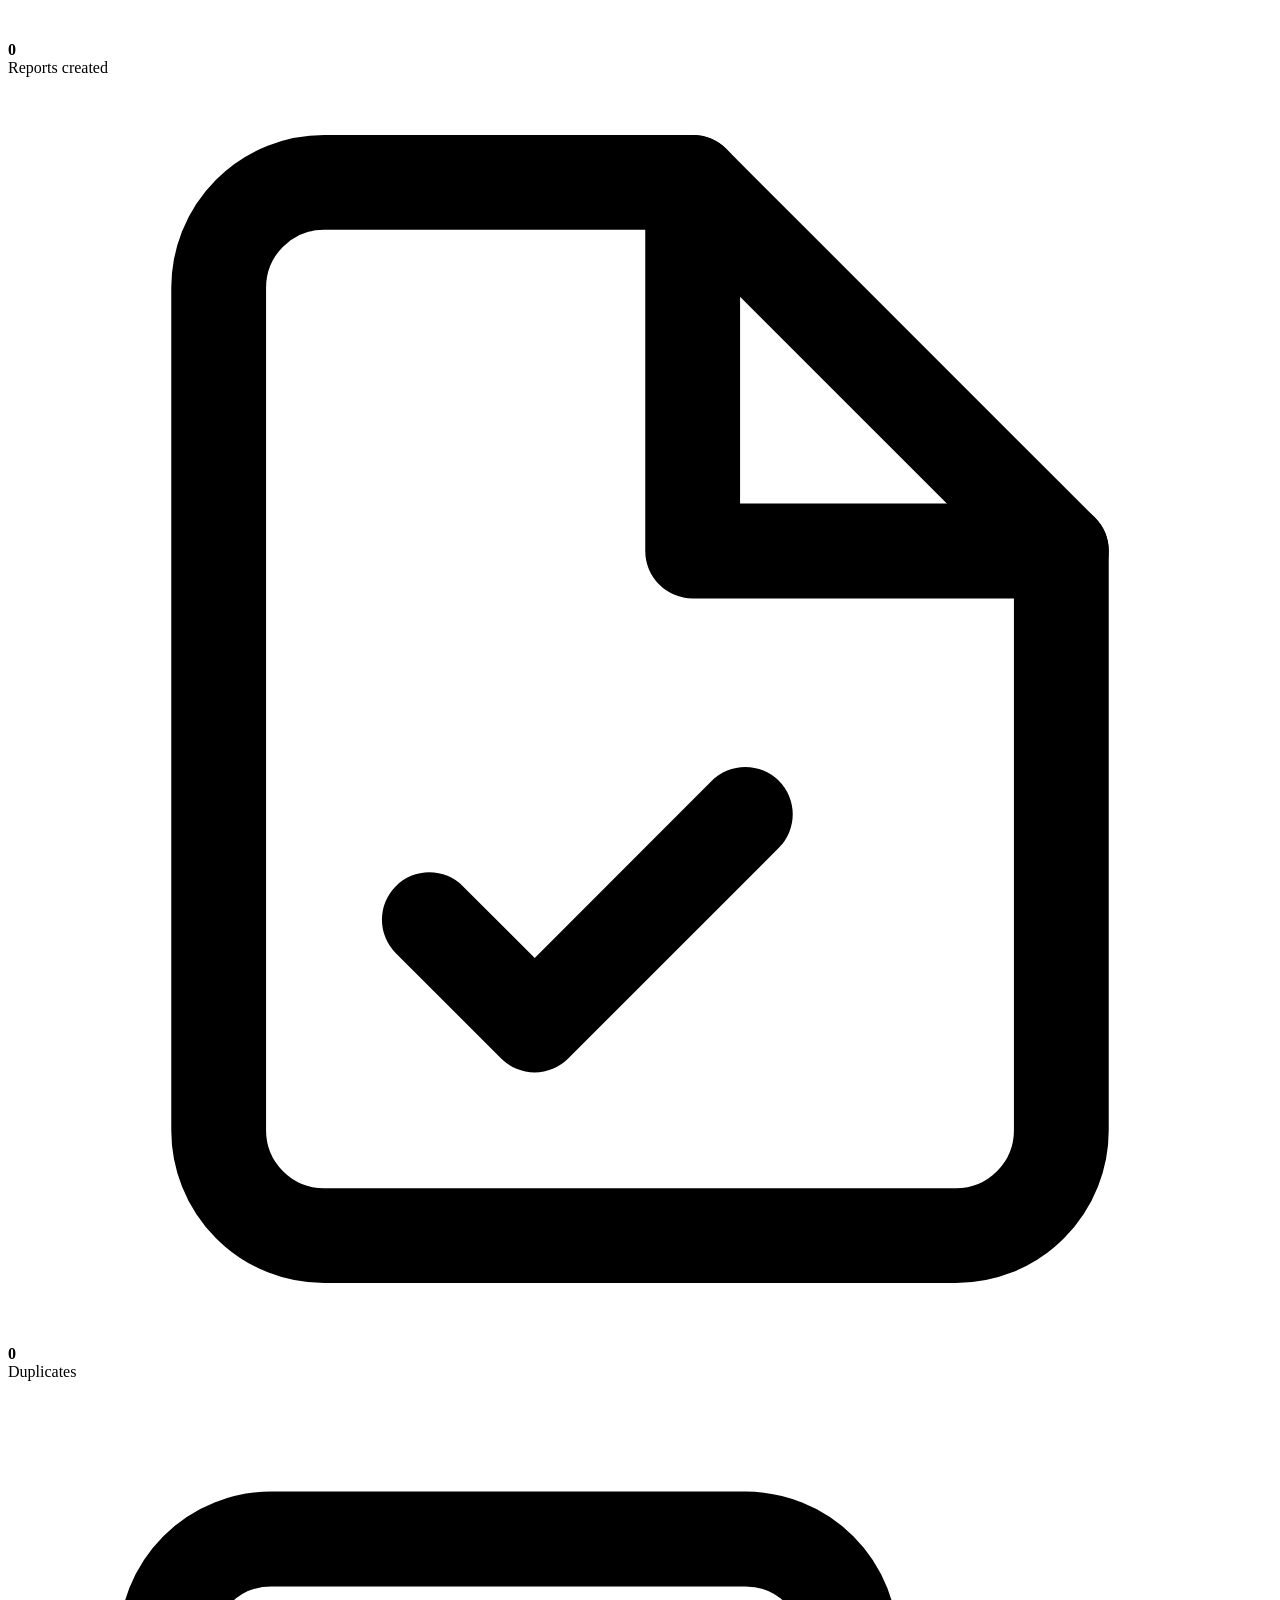
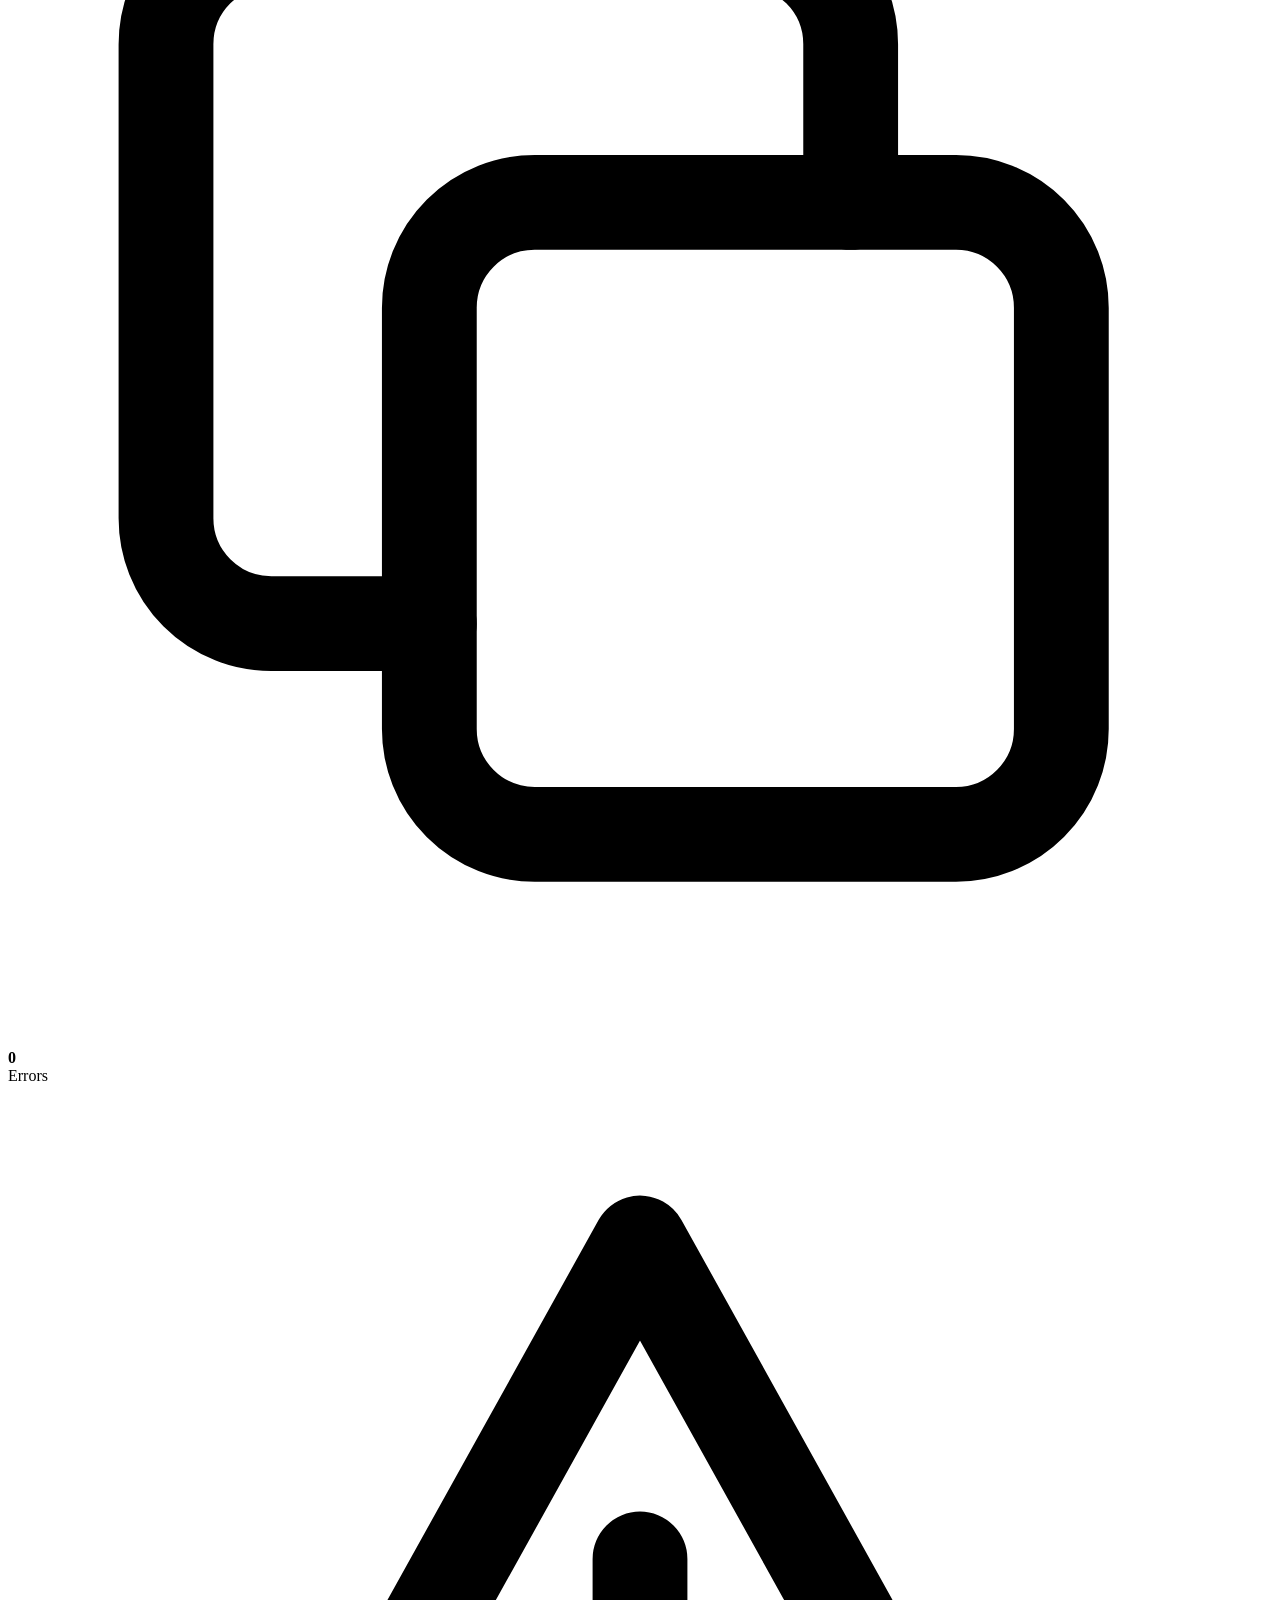
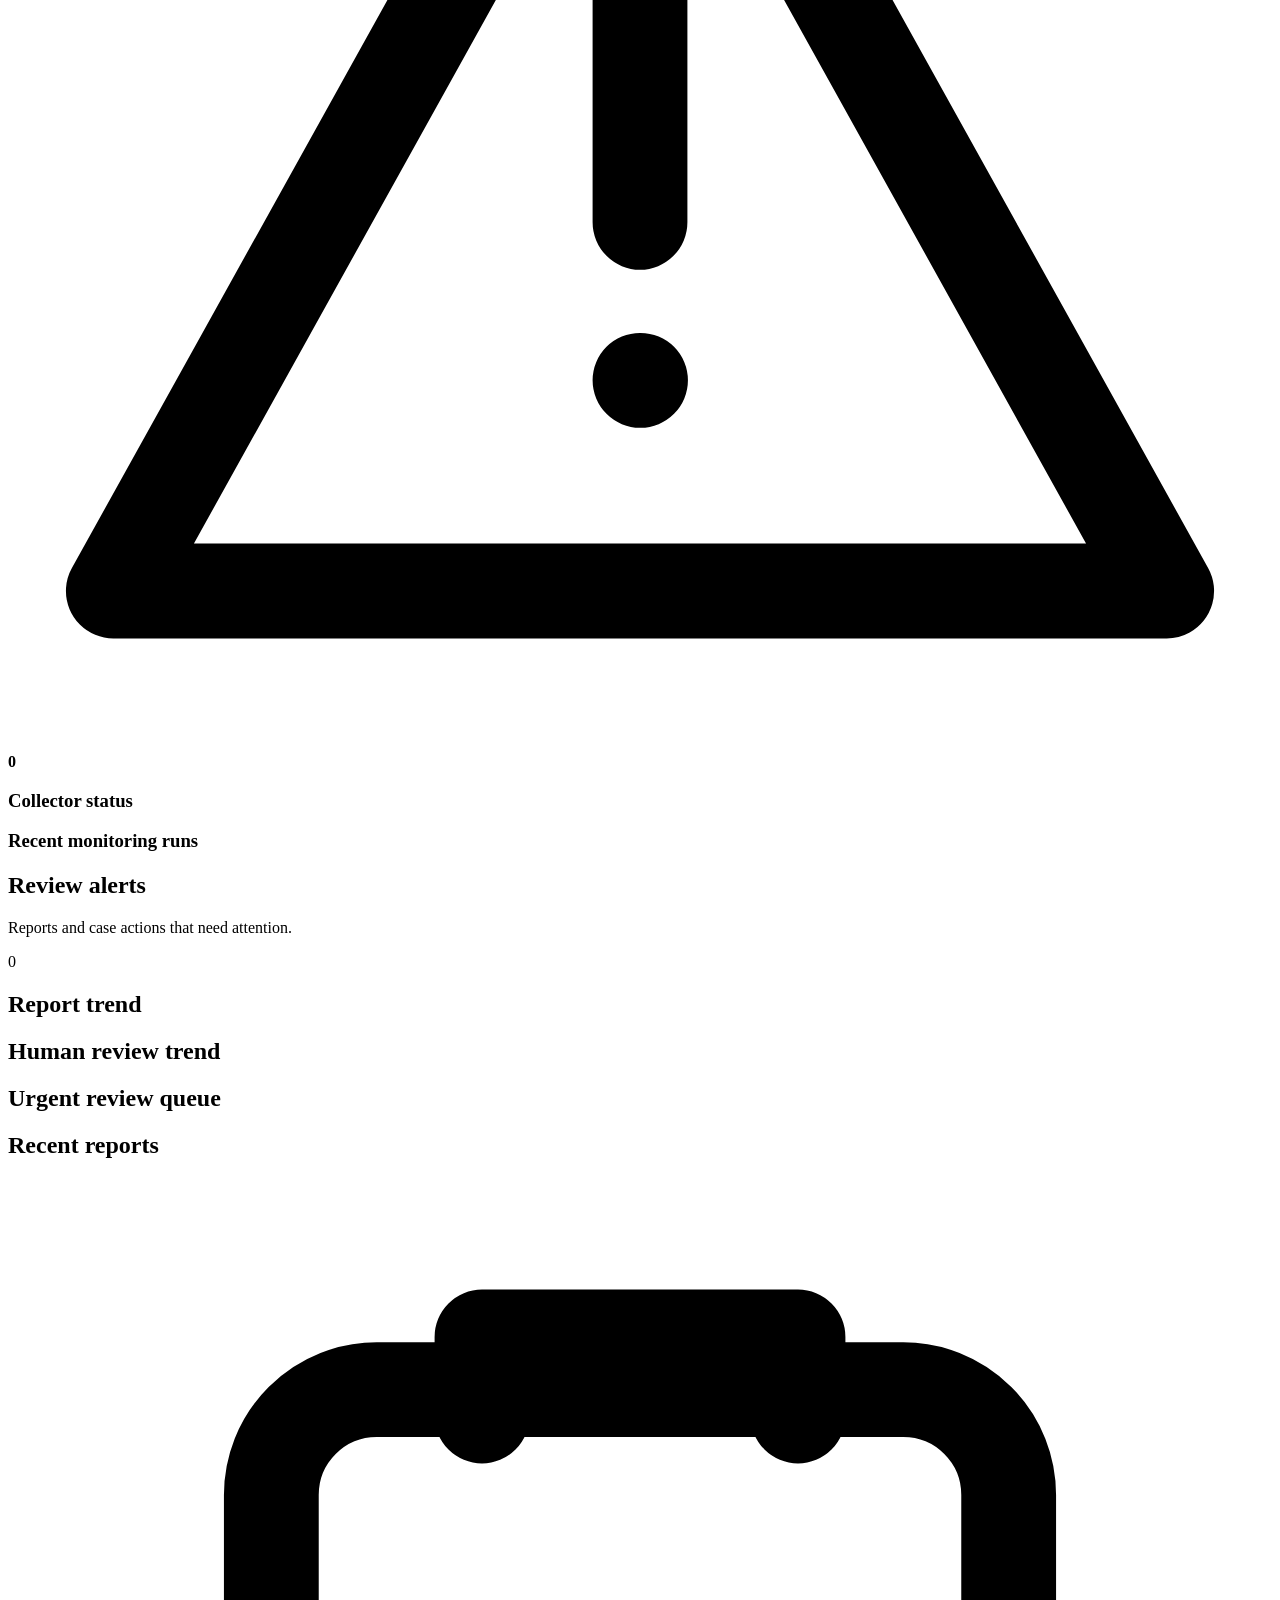
==== commit b1eb861a: "feat: redesign report review dashboard and PDF export" ====
--- a/backend/app/static/admin/index.html
+++ b/backend/app/static/admin/index.html
@@ -10,7 +10,7 @@
 
     <link
         rel="stylesheet"
-        href="/static/admin/admin.css"
+        href="/static/admin/admin.css?v=report-redesign-5"
     >
 </head>
 
@@ -593,14 +593,31 @@
                     ></div>
                 </section>
             <section id="report-review-panel" class="panel hidden">
-            <div class="panel-header">
-
-                <div>
-                    <h2>Report review</h2>
-                    <p id="selected-report-id"></p>
+            <div class="panel-header report-review-header">
+                <div class="report-header-identity">
+                    <div class="report-header-icon" aria-hidden="true">
+                        <svg viewBox="0 0 24 24" fill="none"
+                             stroke="currentColor" stroke-width="1.8"
+                             stroke-linecap="round" stroke-linejoin="round">
+                            <rect x="5" y="4" width="14" height="17" rx="2"/>
+                            <path d="M9 4.5V3h6v1.5"/>
+                            <path d="M9 10h6M9 14h6M9 18h4"/>
+                        </svg>
+                    </div>
+                    <div class="report-header-title">
+                        <h2>Report Review</h2>
+                        <p id="selected-report-id"></p>
+                    </div>
                 </div>
 
                 <div class="report-header-actions">
+                    <button
+                        id="download-report-pdf-button"
+                        type="button"
+                        class="secondary-button hidden"
+                    >
+                        Download PDF
+                    </button>
                     <button
                         id="close-report-button"
                         type="button"
@@ -608,119 +625,100 @@
                     >
                         Close
                     </button>
-                    <button
-                        id="download-report-pdf-button"
-                        type="button"
-                        class="secondary-button hidden"
-                    >
-                        Download PDF
-                    </button>
-
-
                 </div>
             </div>
 
-            <div id="report-details">
-                <div class="review-details-grid">
-
-                    <div>
+
+            <div class="report-risk-summary">
+                <div class="report-risk-card report-risk-level-card">
+                    <span>Risk level</span>
+                    <strong id="report-summary-risk-level">—</strong>
+                </div>
+
+                <div class="report-risk-card report-risk-score-card">
+                    <span>Risk score</span>
+                    <strong id="report-summary-risk-score">—</strong>
+                </div>
+
+                <div class="report-risk-card report-risk-confidence-card">
+                    <span>Confidence</span>
+                    <strong id="report-summary-confidence">—</strong>
+                </div>
+            </div>
+
+<div id="report-details">
+
+<div class="report-section-layout">
+    <div class="report-column report-column-left">
+<section class="report-info-card">
+<h3>Report Information</h3>
+<div class="review-details-grid">
+<div>
                         <span>Platform</span>
                         <strong id="review-platform">—</strong>
                     </div>
-                    <div>
+<div>
                         <span>Source reference</span>
                         <strong id="review-source-reference">—</strong>
                     </div>
-                    <div>
+<div>
                         <span>Source</span>
                         <strong id="review-source-type">—</strong>
                     </div>
-
-                    <div>
+<div>
                         <span>Source channel</span>
                         <strong id="review-source-channel">—</strong>
                     </div>
-                    <div>
+<div>
+                        <span>Risk level</span>
+                        <strong id="review-risk-level">—</strong>
+                    </div>
+<div>
+                        <span>Risk score</span>
+                        <strong id="review-risk-score">—</strong>
+                    </div>
+<div>
+                        <span>Current status</span>
+                        <strong id="review-current-status">—</strong>
+                    </div>
+</div>
+</section>
+<section class="report-geographic-card">
+<h3>Geographic Information</h3>
+<div class="review-details-grid">
+<div>
                         <span>Incident location</span>
                         <strong id="review-incident-location">—</strong>
                     </div>
-
-                    <div>
+<div>
                         <span>Reporter-provided location</span>
                         <strong id="review-reporter-location">—</strong>
                     </div>
-
-                    <div>
+<div>
                         <span>Latitude</span>
                         <strong id="review-geo-latitude">—</strong>
                     </div>
-
-                    <div>
+<div>
                         <span>Longitude</span>
                         <strong id="review-geo-longitude">—</strong>
                     </div>
-
-                    <div>
+<div>
                         <span>Geographic location</span>
                         <strong id="review-geo-location-text">—</strong>
                     </div>
-
-                    <div>
+<div>
                         <span>Geographic source</span>
                         <strong id="review-geo-source">—</strong>
                     </div>
-
-                    <div>
+<div>
                         <span>Geographic verification</span>
                         <strong id="review-geo-verification-status">—</strong>
                     </div>
-                    <div>
-                        <span>Risk level</span>
-                        <strong id="review-risk-level">—</strong>
-                    </div>
-
-                    <div>
-                        <span>Risk score</span>
-                        <strong id="review-risk-score">—</strong>
-                    </div>
-
-                    <div>
-                        <span>Current status</span>
-                        <strong id="review-current-status">—</strong>
-                    </div>
-                    <div>
-                        <small>Assignment</small>
-                        <strong id="review-assignment">
-                            —
-                        </strong>
-                    </div>
-                    <div
-                    id="admin-assignment-controls"
-                    class="hidden"
-                >
-                    <small>Assign reviewer</small>
-
-                    <select id="assignment-reviewer-select">
-                        <option value="">
-                            Select reviewer
-                        </option>
-                    </select>
-
-                    <button
-                        id="assign-reviewer-button"
-                        type="button"
-                        class="secondary-button"
-                    >
-                        Assign
-                    </button>
-
-                    <p
-                        id="assignment-message"
-                        class="form-message"
-                    ></p>
-                </div>
-                </div>
-                <div
+</div>
+</section>
+    </div>
+    <div class="report-column report-column-right">
+<div
                 id="automated-detection-section"
                 class="review-field hidden"
             >
@@ -748,14 +746,78 @@
                     <div id="review-detection-signals"></div>
                     </div>
                 </div>
-                <div class="detail-item">
+<section class="report-assignment-card">
+<h3>Review Assignment</h3>
+<div class="review-details-grid">
+<div>
+                        <small>Assignment</small>
+                        <strong id="review-assignment">
+                            —
+                        </strong>
+                    </div>
+<div
+                    id="admin-assignment-controls"
+                    class="hidden"
+                >
+                    <small>Assign reviewer</small>
+
+                    <select id="assignment-reviewer-select">
+                        <option value="">
+                            Select reviewer
+                        </option>
+                    </select>
+
+                    <button
+                        id="assign-reviewer-button"
+                        type="button"
+                        class="secondary-button"
+                    >
+                        Assign
+                    </button>
+
+                    <p
+                        id="assignment-message"
+                        class="form-message"
+                    ></p>
+                </div>
+</div>
+</section>
+    </div>
+</div>
+
+
+                <div class="report-metadata-row">
+                    <div class="detail-item">
                     <span>Signal score</span>
                     <strong id="report-detection-signal-score">
                         —
                     </strong>
                 </div>
+                    <div class="review-field">
+                    <span>Reason</span>
+                    <p id="review-reason">—</p>
+                </div>
+                    <div class="review-field">
+                    <span>Report URL</span>
+                    <a
+                        id="review-url"
+                        href="#"
+                        target="_blank"
+                        rel="noopener noreferrer"
+                    >
+                        Open reported content
+                    </a>
+                </div>
+                </div>
+
                 <div class="review-field">
-                    <span>AI assessment</span>
+                    <span>Description</span>
+                    <p id="review-description">—</p>
+                </div>
+
+
+                <div class="review-field ai-assessment-card">
+                    <span>AI Assessment</span>
                     <p class="review-assessment-note">
                         AI risk scores may reflect a situation reported
                         by a third party, not necessarily direct exposure
@@ -764,60 +826,30 @@
                         human verification.
                     </p>
 
-                    <div class="detection-summary">
+                    <div class="ai-assessment-metrics">
                         <div>
                             <small>AI risk level</small>
                             <strong id="review-ai-level">—</strong>
                         </div>
-
                         <div>
                             <small>AI risk score</small>
                             <strong id="review-ai-score">—</strong>
                         </div>
-                    </div>
-
-                    <div class="detection-signals">
-                        <small>AI reasons</small>
-                        <div id="review-ai-reasons"></div>
-                    </div>
-                </div>
-
-                <div class="review-field">
-                    <span>Risk comparison</span>
-
-                    <div class="detection-summary">
                         <div>
                             <small>Relationship</small>
                             <strong id="review-risk-relationship">—</strong>
                         </div>
-
                         <div>
                             <small>Needs attention</small>
                             <strong id="review-risk-attention">—</strong>
                         </div>
                     </div>
-                </div>
-                <div class="review-field">
-                    <span>Reason</span>
-                    <p id="review-reason">—</p>
-                </div>
-
-                <div class="review-field">
-                    <span>Description</span>
-                    <p id="review-description">—</p>
-                </div>
-
-                <div class="review-field">
-                    <span>Report URL</span>
-                    <a
-                        id="review-url"
-                        href="#"
-                        target="_blank"
-                        rel="noopener noreferrer"
-                    >
-                        Open reported content
-                    </a>
-                </div>
+
+                    <div class="detection-signals">
+                        <small>AI reasons</small>
+                        <div id="review-ai-reasons"></div>
+                </div>
+
             </div>
 
             <div class="review-form-section">
